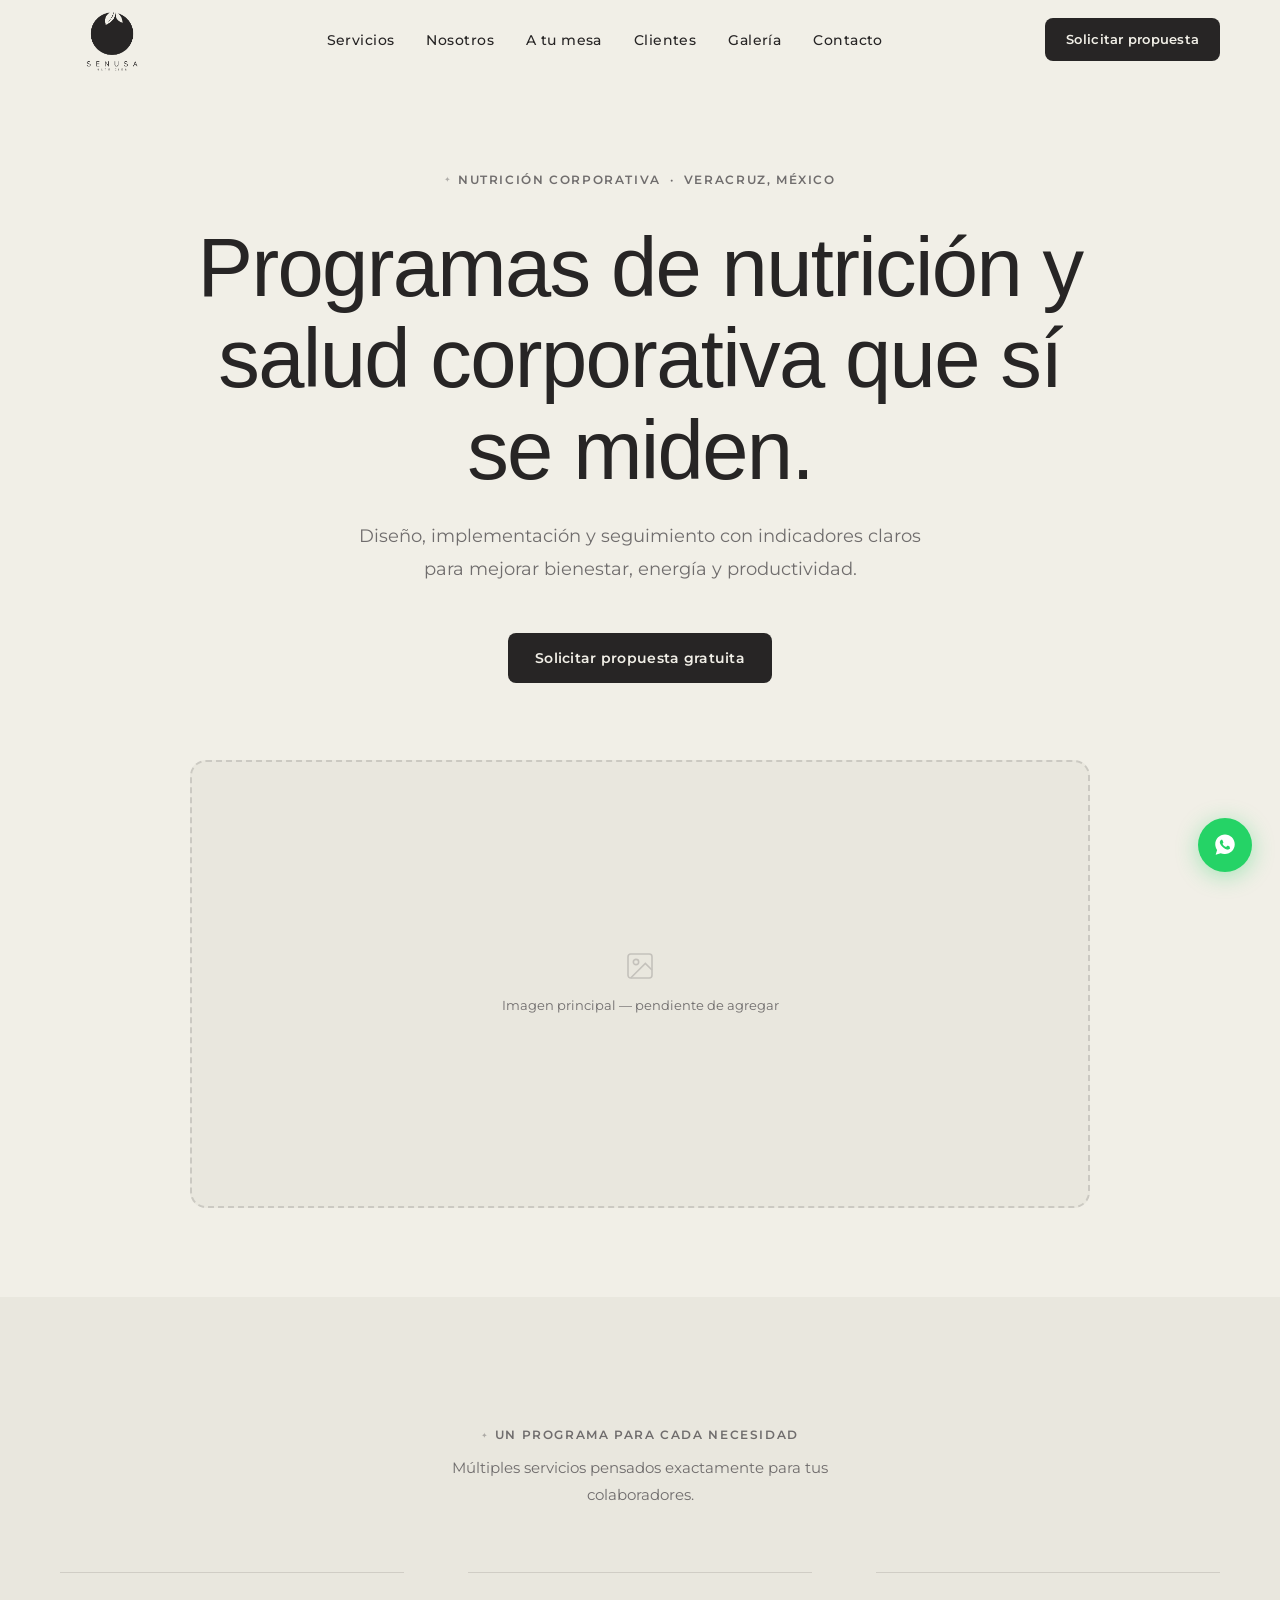
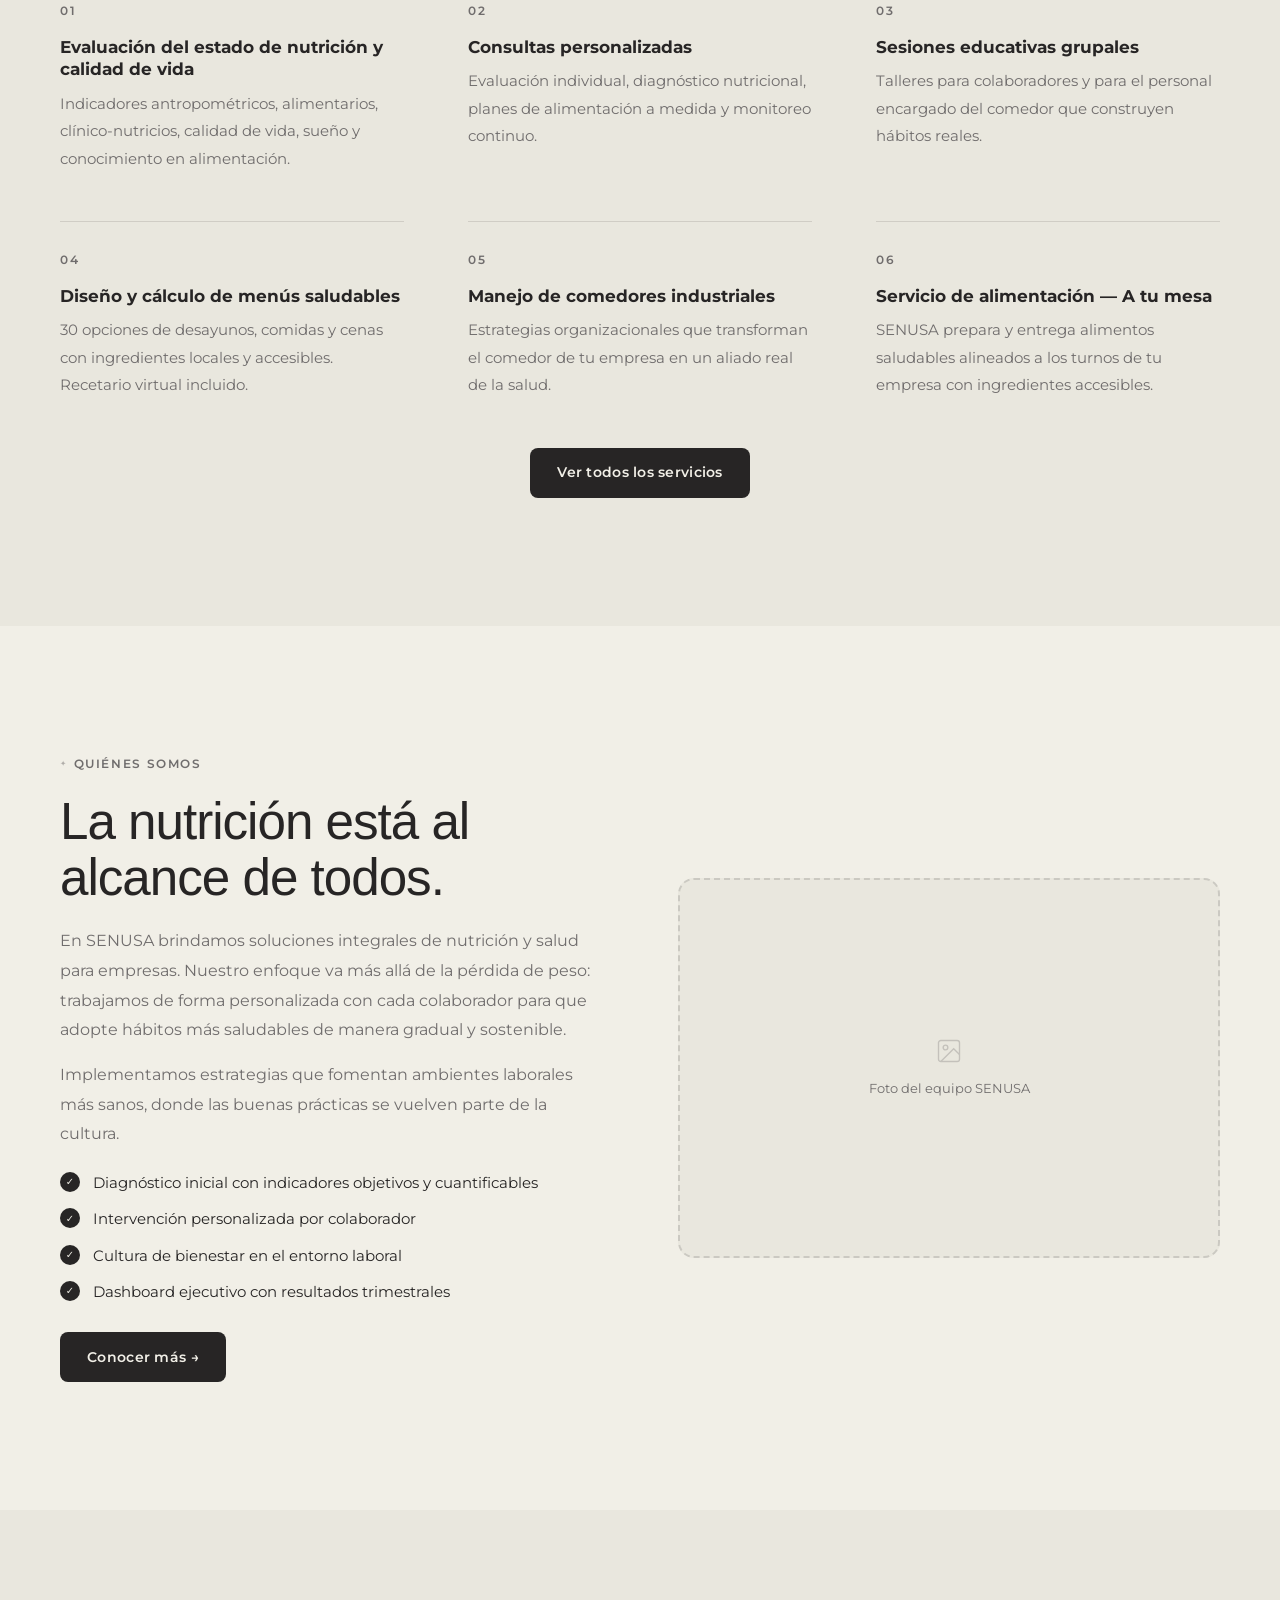
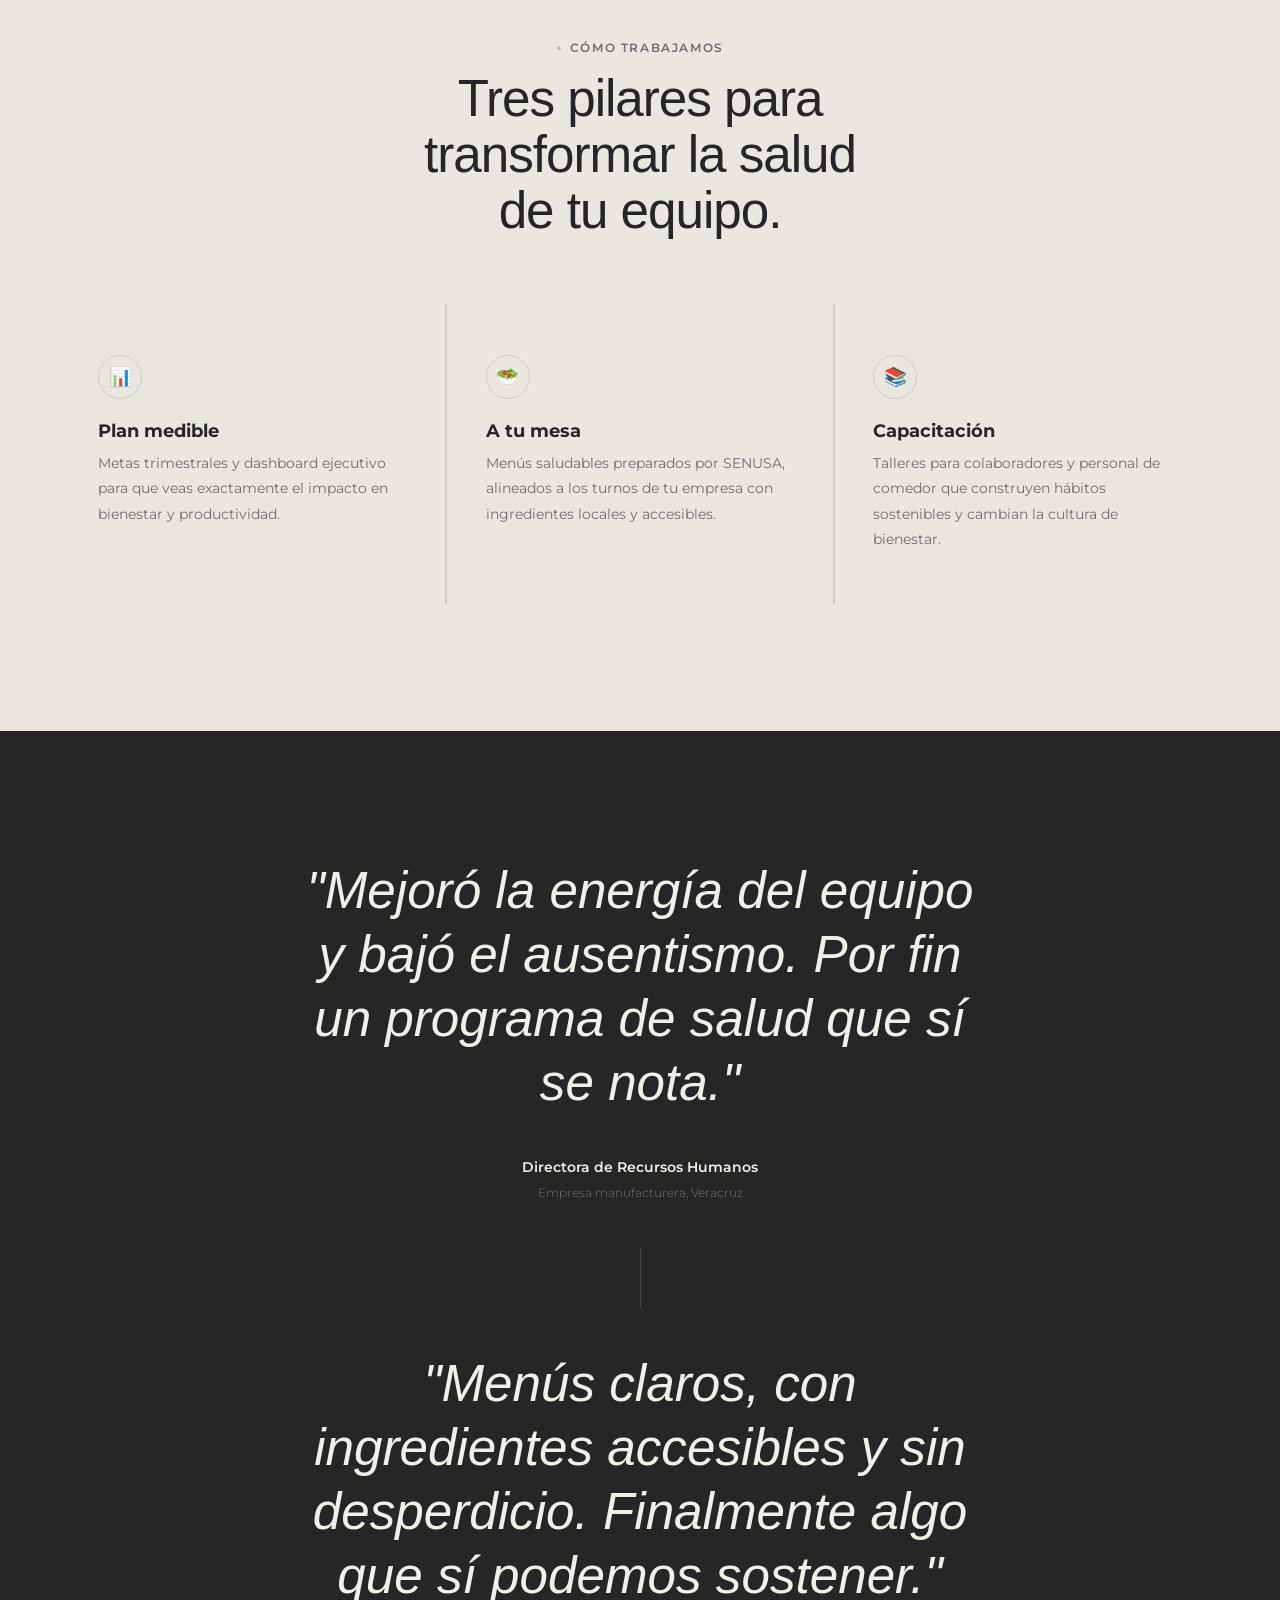
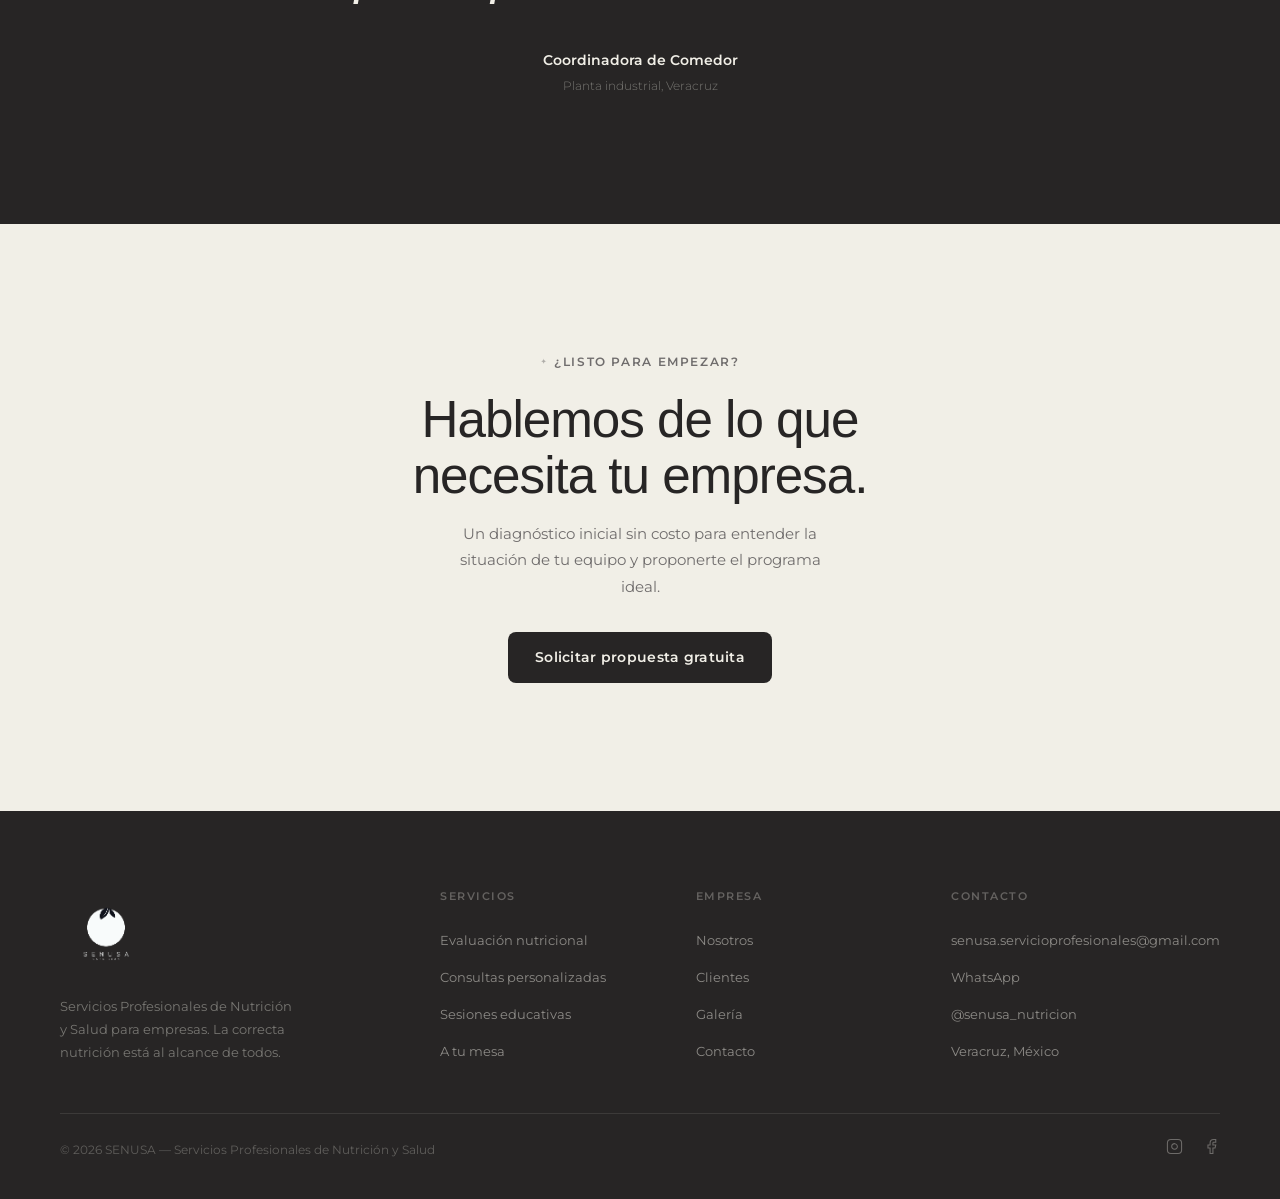
==== index.html @ a3d323d4 "Duplicar tamaño del logo en navbar y footer CSS: 52px → 104px (navbar), 46px → 92px (footer) HTML: w" ====
<!DOCTYPE html>
<html lang="es">
<head>
  <meta charset="UTF-8">
  <meta name="viewport" content="width=device-width, initial-scale=1.0">
  <title>SENUSA — Nutrición y Salud Corporativa</title>
  <meta name="description" content="Programas de nutrición y salud corporativa que sí se miden. Diseño, implementación y seguimiento con indicadores claros para mejorar bienestar, energía y productividad.">
  <link rel="preconnect" href="https://fonts.googleapis.com">
  <link rel="preconnect" href="https://fonts.gstatic.com" crossorigin>
  <link href="https://fonts.googleapis.com/css2?family=Montserrat:ital,wght@0,300;0,400;0,500;0,600;0,700;1,400&display=swap" rel="stylesheet">
  <link rel="stylesheet" href="https://fonts.cdnfonts.com/css/glacial-indifference">
  <link rel="stylesheet" href="css/senusa.css">
</head>
<body>

  <nav class="site-nav" id="site-nav">
    <div class="nav-inner">
      <a href="index.html" class="logo">
        <img src="img/logo-senusa.png" alt="SENUSA" width="84" height="84" style="object-fit:contain">
        
      </a>
      <ul class="nav-links">
        <li><a href="servicios.html">Servicios</a></li>
        <li><a href="nosotros.html">Nosotros</a></li>
        <li><a href="a-tu-mesa.html">A tu mesa</a></li>
        <li><a href="nuestros-clientes.html">Clientes</a></li>
        <li><a href="galeria.html">Galería</a></li>
        <li><a href="contacto.html">Contacto</a></li>
      </ul>
      <a href="contacto.html" class="btn btn-dark nav-cta" style="font-size:.82rem;padding:.6rem 1.3rem">Solicitar propuesta</a>
      <button class="hamburger" id="ham" aria-label="Menú"><span></span><span></span><span></span></button>
    </div>
  </nav>
  <div class="mob-overlay" id="mob">
    <button class="mob-close" id="mob-close" aria-label="Cerrar">
      <svg width="24" height="24" viewBox="0 0 24 24" fill="none" stroke="currentColor" stroke-width="1.5"><line x1="18" y1="6" x2="6" y2="18"/><line x1="6" y1="6" x2="18" y2="18"/></svg>
    </button>
    <a href="servicios.html">Servicios</a>
    <a href="nosotros.html">Nosotros</a>
    <a href="a-tu-mesa.html">A tu mesa</a>
    <a href="nuestros-clientes.html">Clientes</a>
    <a href="galeria.html">Galería</a>
    <a href="contacto.html">Contacto</a>
    <a href="contacto.html" class="btn btn-dark" style="margin-top:1rem">Solicitar propuesta</a>
  </div>

  <main>

    <!-- ── HERO ───────────────────────────────────────────── -->
    <section class="hero">
      <div class="wrap">
        <div class="eyebrow center fu">Nutrición Corporativa &nbsp;·&nbsp; Veracruz, México</div>
        <h1 class="fu d1">Programas de nutrición y salud corporativa que sí se miden.</h1>
        <p class="sub fu d2">Diseño, implementación y seguimiento con indicadores claros para mejorar bienestar, energía y productividad.</p>
        <a href="contacto.html" class="btn btn-dark fu d3">Solicitar propuesta gratuita</a>
        <div class="hero-img fu d4">
          <div class="ph ph-hero">
            <svg width="32" height="32" viewBox="0 0 24 24" fill="none" stroke="currentColor" stroke-width="1.2"><rect x="3" y="3" width="18" height="18" rx="2"/><circle cx="9" cy="9" r="2"/><path d="m21 15-5-5L5 21"/></svg>
            <span>Imagen principal — pendiente de agregar</span>
          </div>
        </div>
      </div>
    </section>

    <!-- ── SERVICIOS OVERVIEW ──────────────────────────────── -->
    <section class="alt">
      <div class="wrap">
        <div class="svc-header fu">
          <div class="eyebrow center">Un programa para cada necesidad</div>
          <p style="margin-top:.6rem">Múltiples servicios pensados exactamente para tus colaboradores.</p>
        </div>
        <div class="svc-grid">
          <div class="svc-card fu d1">
            <span class="svc-num">01</span>
            <h3>Evaluación del estado de nutrición y calidad de vida</h3>
            <p>Indicadores antropométricos, alimentarios, clínico-nutricios, calidad de vida, sueño y conocimiento en alimentación.</p>
          </div>
          <div class="svc-card fu d2">
            <span class="svc-num">02</span>
            <h3>Consultas personalizadas</h3>
            <p>Evaluación individual, diagnóstico nutricional, planes de alimentación a medida y monitoreo continuo.</p>
          </div>
          <div class="svc-card fu d3">
            <span class="svc-num">03</span>
            <h3>Sesiones educativas grupales</h3>
            <p>Talleres para colaboradores y para el personal encargado del comedor que construyen hábitos reales.</p>
          </div>
          <div class="svc-card fu d1">
            <span class="svc-num">04</span>
            <h3>Diseño y cálculo de menús saludables</h3>
            <p>30 opciones de desayunos, comidas y cenas con ingredientes locales y accesibles. Recetario virtual incluido.</p>
          </div>
          <div class="svc-card fu d2">
            <span class="svc-num">05</span>
            <h3>Manejo de comedores industriales</h3>
            <p>Estrategias organizacionales que transforman el comedor de tu empresa en un aliado real de la salud.</p>
          </div>
          <div class="svc-card fu d3">
            <span class="svc-num">06</span>
            <h3>Servicio de alimentación — A tu mesa</h3>
            <p>SENUSA prepara y entrega alimentos saludables alineados a los turnos de tu empresa con ingredientes accesibles.</p>
          </div>
        </div>
        <div style="text-align:center;margin-top:3rem" class="fu">
          <a href="servicios.html" class="btn btn-dark">Ver todos los servicios</a>
        </div>
      </div>
    </section>

    <!-- ── NOSOTROS PREVIEW ────────────────────────────────── -->
    <section>
      <div class="wrap">
        <div class="split">
          <div class="split-content fu">
            <div class="eyebrow">Quiénes somos</div>
            <h2>La nutrición está al alcance de todos.</h2>
            <p>En SENUSA brindamos soluciones integrales de nutrición y salud para empresas. Nuestro enfoque va más allá de la pérdida de peso: trabajamos de forma personalizada con cada colaborador para que adopte hábitos más saludables de manera gradual y sostenible.</p>
            <p>Implementamos estrategias que fomentan ambientes laborales más sanos, donde las buenas prácticas se vuelven parte de la cultura.</p>
            <ul class="checklist">
              <li>Diagnóstico inicial con indicadores objetivos y cuantificables</li>
              <li>Intervención personalizada por colaborador</li>
              <li>Cultura de bienestar en el entorno laboral</li>
              <li>Dashboard ejecutivo con resultados trimestrales</li>
            </ul>
            <a href="nosotros.html" class="btn btn-dark">Conocer más →</a>
          </div>
          <div class="split-img fu d2">
            <div class="ph ph-med">
              <svg width="28" height="28" viewBox="0 0 24 24" fill="none" stroke="currentColor" stroke-width="1.2"><rect x="3" y="3" width="18" height="18" rx="2"/><circle cx="9" cy="9" r="2"/><path d="m21 15-5-5L5 21"/></svg>
              <span>Foto del equipo SENUSA</span>
            </div>
          </div>
        </div>
      </div>
    </section>

    <!-- ── TRES PILARES ────────────────────────────────────── -->
    <section class="alt">
      <div class="wrap">
        <div style="text-align:center;margin-bottom:clamp(2.5rem,5vw,4rem)" class="fu">
          <div class="eyebrow center">Cómo trabajamos</div>
          <h2 style="margin-top:.75rem;max-width:480px;margin-left:auto;margin-right:auto">Tres pilares para transformar la salud de tu equipo.</h2>
        </div>
        <div class="pillars-grid">
          <div class="pillar fu d1">
            <div class="pillar-icon">📊</div>
            <h3>Plan medible</h3>
            <p>Metas trimestrales y dashboard ejecutivo para que veas exactamente el impacto en bienestar y productividad.</p>
          </div>
          <div class="pillar fu d2">
            <div class="pillar-icon">🥗</div>
            <h3>A tu mesa</h3>
            <p>Menús saludables preparados por SENUSA, alineados a los turnos de tu empresa con ingredientes locales y accesibles.</p>
          </div>
          <div class="pillar fu d3">
            <div class="pillar-icon">📚</div>
            <h3>Capacitación</h3>
            <p>Talleres para colaboradores y personal de comedor que construyen hábitos sostenibles y cambian la cultura de bienestar.</p>
          </div>
        </div>
      </div>
    </section>

    <!-- ── TESTIMONIALES ────────────────────────────────────── -->
    <section class="dark">
      <div class="wrap-narrow" style="text-align:center">
        <blockquote class="t-quote fu">"Mejoró la energía del equipo y bajó el ausentismo. Por fin un programa de salud que sí se nota."</blockquote>
        <div class="t-source fu d1">
          <span class="t-name">Directora de Recursos Humanos</span>
          <span class="t-role">Empresa manufacturera, Veracruz</span>
        </div>
        <div class="t-divider"></div>
        <blockquote class="t-quote fu">"Menús claros, con ingredientes accesibles y sin desperdicio. Finalmente algo que sí podemos sostener."</blockquote>
        <div class="t-source fu d1">
          <span class="t-name">Coordinadora de Comedor</span>
          <span class="t-role">Planta industrial, Veracruz</span>
        </div>
      </div>
    </section>

    <!-- ── CTA ────────────────────────────────────────────── -->
    <section class="cta-section">
      <div class="wrap fu">
        <div class="eyebrow center">¿Listo para empezar?</div>
        <h2>Hablemos de lo que necesita tu empresa.</h2>
        <p>Un diagnóstico inicial sin costo para entender la situación de tu equipo y proponerte el programa ideal.</p>
        <a href="contacto.html" class="btn btn-dark">Solicitar propuesta gratuita</a>
      </div>
    </section>

  </main>

  <footer class="site-footer">
    <div class="wrap">
      <div class="footer-grid">
        <div class="footer-brand">
          <div class="logo">
            <img src="img/logo-senusa.png" alt="SENUSA" width="76" height="76" style="object-fit:contain">
            
          </div>
          <p>Servicios Profesionales de Nutrición y Salud para empresas. La correcta nutrición está al alcance de todos.</p>
        </div>
        <div class="footer-col">
          <h6>Servicios</h6>
          <ul class="footer-links">
            <li><a href="servicios.html">Evaluación nutricional</a></li>
            <li><a href="servicios.html">Consultas personalizadas</a></li>
            <li><a href="servicios.html">Sesiones educativas</a></li>
            <li><a href="a-tu-mesa.html">A tu mesa</a></li>
          </ul>
        </div>
        <div class="footer-col">
          <h6>Empresa</h6>
          <ul class="footer-links">
            <li><a href="nosotros.html">Nosotros</a></li>
            <li><a href="nuestros-clientes.html">Clientes</a></li>
            <li><a href="galeria.html">Galería</a></li>
            <li><a href="contacto.html">Contacto</a></li>
          </ul>
        </div>
        <div class="footer-col">
          <h6>Contacto</h6>
          <ul class="footer-links">
            <li><a href="mailto:senusa.servicioprofesionales@gmail.com">senusa.servicioprofesionales@gmail.com</a></li>
            <li><a href="https://wa.me/522293012501" target="_blank" rel="noopener">WhatsApp</a></li>
            <li><a href="https://instagram.com/senusa_nutricion" target="_blank" rel="noopener">@senusa_nutricion</a></li>
            <li><span>Veracruz, México</span></li>
          </ul>
        </div>
      </div>
      <div class="footer-bottom">
        <span>© 2026 SENUSA — Servicios Profesionales de Nutrición y Salud</span>
        <div class="footer-social">
          <a href="https://instagram.com/senusa_nutricion" target="_blank" rel="noopener" aria-label="Instagram">
            <svg width="17" height="17" viewBox="0 0 24 24" fill="none" stroke="currentColor" stroke-width="1.5"><rect width="20" height="20" x="2" y="2" rx="5"/><path d="M16 11.37A4 4 0 1 1 12.63 8 4 4 0 0 1 16 11.37z"/><line x1="17.5" x2="17.51" y1="6.5" y2="6.5"/></svg>
          </a>
          <a href="https://facebook.com/senusa" target="_blank" rel="noopener" aria-label="Facebook">
            <svg width="17" height="17" viewBox="0 0 24 24" fill="none" stroke="currentColor" stroke-width="1.5"><path d="M18 2h-3a5 5 0 0 0-5 5v3H7v4h3v8h4v-8h3l1-4h-4V7a1 1 0 0 1 1-1h3z"/></svg>
          </a>
        </div>
      </div>
    </div>
  </footer>

  <a href="https://wa.me/522293012501" class="wa-fab" aria-label="WhatsApp" target="_blank" rel="noopener">
    <svg width="26" height="26" viewBox="0 0 32 32" fill="white"><path d="M16 3C9.37 3 4 8.37 4 15c0 2.61.85 5.03 2.29 7.01L4.5 28l6.18-1.76A12.92 12.92 0 0 0 16 27c6.63 0 12-5.37 12-12S22.63 3 16 3Zm6.42 17.13c-.27.76-1.57 1.44-2.15 1.53-.55.08-1.25.12-2.02-.13-.47-.15-1.07-.35-1.83-.69-3.22-1.39-5.32-4.6-5.48-4.81-.16-.22-1.3-1.73-1.3-3.3 0-1.57.82-2.34 1.12-2.66.29-.32.63-.4.84-.4.21 0 .42.002.6.01.19.01.45-.07.7.54.27.63.91 2.21.99 2.37.08.16.13.35.03.56-.1.21-.15.34-.3.52-.15.18-.32.4-.45.54-.15.15-.3.32-.13.63.17.31.76 1.26 1.64 2.04 1.13 1.01 2.08 1.32 2.39 1.47.31.15.49.13.67-.08.18-.21.77-.9.97-1.21.2-.31.4-.26.67-.16.27.1 1.72.81 2.01.96.3.15.5.22.57.35.07.12.07.7-.2 1.46Z"/></svg>
  </a>

  <script>
    const nav=document.getElementById('site-nav');
    window.addEventListener('scroll',()=>nav.classList.toggle('scrolled',scrollY>24),{passive:true});
    const ham=document.getElementById('ham'),mob=document.getElementById('mob'),mc=document.getElementById('mob-close');
    ham.addEventListener('click',()=>{mob.classList.add('open');document.body.style.overflow='hidden'});
    mc.addEventListener('click',()=>{mob.classList.remove('open');document.body.style.overflow=''});
    mob.querySelectorAll('a').forEach(a=>a.addEventListener('click',()=>{mob.classList.remove('open');document.body.style.overflow=''}));
    const obs=new IntersectionObserver(es=>es.forEach(e=>{if(e.isIntersecting){e.target.classList.add('on');obs.unobserve(e.target);}}),{threshold:.08,rootMargin:'0px 0px -28px 0px'});
    document.querySelectorAll('.fu').forEach(el=>obs.observe(el));
  </script>
</body>
</html>
---- css/senusa.css ----
/* ================================================================
   SENUSA 2.0 — Estilos globales
   Paleta: bg #f1efe7 · alt #e9e7de · dark #272525 · muted #706d6d
   Tipografía: Glacial Indifference (títulos) + Montserrat (cuerpo)
================================================================ */

/* ── Variables ────────────────────────────────────────────── */
:root {
  --bg:       #f1efe7;
  --bg-alt:   #e9e7de;
  --dark:     #272525;
  --light:    #f1efe7;
  --muted:    #706d6d;
  --border:   rgba(39,37,37,.13);
  --head:     'Glacial Indifference', 'Jost', sans-serif;
  --body:     'Montserrat', system-ui, sans-serif;
  --r:        8px;
  --r-lg:     16px;
  --nav-h:    80px;
  --max:      1240px;
  --ease:     cubic-bezier(.4,0,.2,1);
  --t:        .26s;
}

/* ── Reset ────────────────────────────────────────────────── */
*, *::before, *::after { box-sizing: border-box; margin: 0; padding: 0; }
html   { scroll-behavior: smooth; }
body   {
  background: var(--bg);
  color: var(--dark);
  font-family: var(--body);
  font-size: 1rem;
  line-height: 1.75;
  -webkit-font-smoothing: antialiased;
  overflow-x: hidden;
}
img    { display: block; max-width: 100%; }
a      { color: inherit; text-decoration: none; }
ul     { list-style: none; }
button { cursor: pointer; border: none; background: none; font: inherit; }

/* ── Tipografía ───────────────────────────────────────────── */
h1, h2, h3, h4 {
  font-family: var(--head);
  font-weight: 400;
  line-height: 1.1;
  letter-spacing: -.02em;
}
h1 { font-size: clamp(3rem, 6.5vw, 5.5rem); }
h2 { font-size: clamp(2.2rem, 4vw, 3.4rem); }
h3 { font-size: 1.1rem; font-weight: 700; font-family: var(--body); letter-spacing: 0; }

.eyebrow {
  display: flex;
  align-items: center;
  gap: .5em;
  font-size: .72rem;
  font-weight: 600;
  letter-spacing: .14em;
  text-transform: uppercase;
  color: var(--muted);
}
.eyebrow::before { content: "✦"; opacity: .5; font-size: .65em; }
.eyebrow.center  { justify-content: center; }

/* ── Layout ───────────────────────────────────────────────── */
.wrap        { max-width: var(--max);  margin: 0 auto; padding: 0 clamp(1.25rem,4vw,2.5rem); }
.wrap-narrow { max-width: 760px;       margin: 0 auto; padding: 0 clamp(1.25rem,4vw,2.5rem); }

section       { padding: clamp(5rem,10vw,9rem) 0; }
section.alt   { background: var(--bg-alt); }
section.dark  { background: var(--dark); color: var(--light); }

/* ── Botones ──────────────────────────────────────────────── */
.btn {
  display: inline-flex;
  align-items: center;
  gap: .5em;
  padding: .8rem 1.7rem;
  border-radius: var(--r);
  font-size: .875rem;
  font-weight: 600;
  letter-spacing: .02em;
  transition: background var(--t) var(--ease), transform var(--t) var(--ease), box-shadow var(--t) var(--ease);
}
.btn-dark {
  background: var(--dark);
  color: var(--light);
}
.btn-dark:hover {
  background: #3a3737;
  transform: translateY(-2px);
  box-shadow: 0 6px 20px rgba(39,37,37,.18);
}
.btn-light {
  background: var(--light);
  color: var(--dark);
}
.btn-light:hover {
  background: #e4e2da;
  transform: translateY(-2px);
}

/* ── Placeholder imagen ───────────────────────────────────── */
.ph {
  background: var(--bg-alt);
  border: 2px dashed rgba(39,37,37,.15);
  border-radius: var(--r-lg);
  display: flex;
  flex-direction: column;
  align-items: center;
  justify-content: center;
  gap: .75rem;
  color: var(--muted);
  font-size: .82rem;
  text-align: center;
  padding: 2rem;
}
.ph svg      { opacity: .3; }
.ph-hero     { min-height: clamp(260px,35vw,460px); max-width: 900px; margin: 0 auto; }
.ph-med      { min-height: clamp(240px,30vw,380px); }
.ph-sm       { min-height: 200px; }

/* ── Navegación ───────────────────────────────────────────── */
.site-nav {
  position: fixed;
  top: 0; left: 0; right: 0;
  z-index: 200;
  height: var(--nav-h);
  background: rgba(241,239,231,.9);
  backdrop-filter: blur(16px);
  -webkit-backdrop-filter: blur(16px);
  border-bottom: 1px solid transparent;
  transition: border-color var(--t) var(--ease);
}
.site-nav.scrolled { border-bottom-color: var(--border); }

.nav-inner {
  max-width: var(--max);
  margin: 0 auto;
  padding: 0 clamp(1.25rem,4vw,2.5rem);
  height: 100%;
  display: flex;
  align-items: center;
  justify-content: space-between;
  gap: 2rem;
}

.logo {
  display: flex;
  align-items: center;
  gap: .7rem;
  flex-shrink: 0;
}
.logo-name {
  font-family: var(--head);
  font-size: 1.3rem;
  letter-spacing: .12em;
}

.nav-links {
  display: flex;
  gap: clamp(1.5rem,2.5vw,2.8rem);
  align-items: center;
}
.nav-links a {
  font-size: .9rem;
  font-weight: 500;
  letter-spacing: .03em;
  position: relative;
  white-space: nowrap;
}
.nav-links a::after {
  content: '';
  position: absolute;
  bottom: -3px; left: 0;
  width: 0; height: 1.5px;
  background: var(--dark);
  transition: width var(--t) var(--ease);
}
.nav-links a:hover::after,
.nav-links a.active::after { width: 100%; }

.hamburger {
  display: none;
  flex-direction: column;
  gap: 5px;
  padding: .4rem;
}
.hamburger span {
  display: block;
  width: 22px; height: 1.5px;
  background: var(--dark);
  transition: var(--t) var(--ease);
}

/* Menú mobile */
.mob-overlay {
  display: none;
  position: fixed;
  inset: 0;
  z-index: 190;
  background: var(--bg);
  flex-direction: column;
  align-items: center;
  justify-content: center;
  gap: 2.5rem;
}
.mob-overlay.open { display: flex; }
.mob-overlay a {
  font-family: var(--head);
  font-size: clamp(1.8rem,5vw,2.3rem);
}
.mob-close {
  position: absolute;
  top: 1.4rem; right: 1.6rem;
  background: none;
  border: none;
  cursor: pointer;
}

/* ── Hero ─────────────────────────────────────────────────── */
.hero {
  padding-top: calc(var(--nav-h) + clamp(4rem,7vw,6rem));
  padding-bottom: clamp(4rem,7vw,6rem);
  text-align: center;
}
.hero .eyebrow  { justify-content: center; margin-bottom: 2rem; }
.hero h1        { max-width: 920px; margin: 0 auto 1.5rem; }
.hero .sub      { max-width: 580px; margin: 0 auto 3rem; color: var(--muted); font-size: 1.12rem; line-height: 1.8; }
.hero-img       { margin-top: clamp(3rem,6vw,5rem); }

/* Hero de páginas internas */
.page-hero {
  padding-top: calc(var(--nav-h) + clamp(4rem,7vw,5.5rem));
  padding-bottom: clamp(4rem,6vw,5.5rem);
  text-align: center;
}
.page-hero .eyebrow { justify-content: center; margin-bottom: 1.25rem; }
.page-hero h1       { max-width: 720px; margin: 0 auto 1.25rem; }
.page-hero .sub     { max-width: 540px; margin: 0 auto; color: var(--muted); font-size: 1.05rem; line-height: 1.8; }

/* ── Grid servicios ───────────────────────────────────────── */
.svc-header { text-align: center; margin-bottom: clamp(2.5rem,5vw,4rem); }
.svc-header .eyebrow { justify-content: center; margin-bottom: .6rem; }
.svc-header p { color: var(--muted); max-width: 440px; margin: 0 auto; font-size: .95rem; }

.svc-grid {
  display: grid;
  grid-template-columns: repeat(3,1fr);
  gap: clamp(1.5rem,4vw,3rem) clamp(2rem,5vw,4rem);
}
.svc-card  { border-top: 1.5px solid var(--border); padding-top: 1.75rem; }
.svc-num   { font-size: .72rem; font-weight: 600; letter-spacing: .14em; color: var(--muted); margin-bottom: .9rem; display: block; }
.svc-card h3 { margin-bottom: .6rem; line-height: 1.35; font-size: 1.05rem; }
.svc-card p  { font-size: .93rem; color: var(--muted); line-height: 1.85; }

/* ── Split (2 columnas texto+imagen) ─────────────────────── */
.split {
  display: grid;
  grid-template-columns: 1fr 1fr;
  align-items: center;
  gap: clamp(2.5rem,6vw,6rem);
}
.split.rev .split-img { order: -1; }

.split-content .eyebrow  { margin-bottom: 1.25rem; }
.split-content h2        { margin-bottom: 1.25rem; }
.split-content p         { color: var(--muted); font-size: 1rem; margin-bottom: .95rem; line-height: 1.85; }
.split-content .btn      { margin-top: 1.75rem; }

/* ── Checklist ────────────────────────────────────────────── */
.checklist { display: flex; flex-direction: column; gap: .75rem; margin-top: 1.4rem; }
.checklist li {
  display: flex;
  align-items: flex-start;
  gap: .8rem;
  font-size: .95rem;
  line-height: 1.6;
}
.checklist li::before {
  content: "✓";
  flex-shrink: 0;
  width: 20px; height: 20px;
  border-radius: 50%;
  background: var(--dark);
  color: var(--light);
  font-size: .62rem;
  display: flex;
  align-items: center;
  justify-content: center;
  margin-top: 1px;
}
.dark .checklist li::before {
  background: var(--light);
  color: var(--dark);
}

/* ── Método 4 pasos ───────────────────────────────────────── */
.method-grid {
  display: grid;
  grid-template-columns: repeat(4,1fr);
  gap: 2px;
  background: var(--border);
  margin-top: clamp(2.5rem,5vw,4rem);
}
.method-step { background: var(--bg); padding: 2.25rem 1.75rem; }
.step-n { font-size: .68rem; font-weight: 600; letter-spacing: .14em; text-transform: uppercase; color: var(--muted); display: block; margin-bottom: .9rem; }
.method-step h3 { margin-bottom: .45rem; font-size: .95rem; font-weight: 700; font-family: var(--body); }
.method-step p  { font-size: .85rem; color: var(--muted); line-height: 1.75; }

/* ── Pilares ──────────────────────────────────────────────── */
.pillars-grid {
  display: grid;
  grid-template-columns: repeat(3,1fr);
  gap: 2px;
  background: var(--border);
}
.pillar {
  background: var(--bg-alt);
  padding: clamp(2rem,4vw,3.5rem) clamp(1.5rem,3vw,2.5rem);
}
.pillar-icon {
  width: 44px; height: 44px;
  border-radius: 50%;
  border: 1.5px solid var(--border);
  display: flex;
  align-items: center;
  justify-content: center;
  font-size: 1.15rem;
  margin-bottom: 1.4rem;
}
.pillar h3 { margin-bottom: .65rem; }
.pillar p  { font-size: .88rem; color: var(--muted); line-height: 1.8; }

/* ── Testimonial ──────────────────────────────────────────── */
.t-quote {
  font-family: var(--head);
  font-size: clamp(2rem, 4vw, 3.2rem);
  font-style: italic;
  line-height: 1.25;
  text-align: center;
  max-width: 820px;
  margin: 0 auto 2.5rem;
}
.t-source { display: flex; flex-direction: column; align-items: center; gap: .15rem; }
.t-name   { font-size: .88rem; font-weight: 600; }
.t-role   { font-size: .76rem; color: rgba(241,239,231,.4); font-weight: 300; }
.t-divider { width: 1px; height: 60px; background: rgba(241,239,231,.15); margin: 2.75rem auto; }

/* ── CTA section ──────────────────────────────────────────── */
.cta-section { text-align: center; }
.cta-section .eyebrow { justify-content: center; margin-bottom: 1.25rem; }
.cta-section h2 { max-width: 520px; margin: 0 auto 1rem; }
.cta-section p  { color: var(--muted); max-width: 400px; margin: 0 auto 2rem; font-size: .95rem; }

/* ── Logos clientes ───────────────────────────────────────── */
.logo-ph {
  background: var(--bg);
  border: 1.5px dashed var(--border);
  border-radius: var(--r);
  height: 80px;
  display: flex;
  align-items: center;
  justify-content: center;
  font-size: .78rem;
  color: var(--muted);
}
.logos-grid {
  display: grid;
  grid-template-columns: repeat(4,1fr);
  gap: 1.25rem;
}

/* ── Galería ──────────────────────────────────────────────── */
.gal-grid {
  display: grid;
  grid-template-columns: repeat(3,1fr);
  gap: 1.25rem;
}
.gal-item {
  border-radius: var(--r-lg);
  overflow: hidden;
  background: var(--bg-alt);
  border: 2px dashed var(--border);
  min-height: 240px;
  display: flex;
  align-items: center;
  justify-content: center;
  flex-direction: column;
  gap: .5rem;
  color: var(--muted);
  font-size: .82rem;
  padding: 1.5rem;
  text-align: center;
  transition: border-color var(--t) var(--ease);
}
.gal-item:hover { border-color: rgba(39,37,37,.3); }

/* ── Misión / Visión ──────────────────────────────────────── */
.mv-grid {
  display: grid;
  grid-template-columns: 1fr 1fr;
  gap: 2px;
  background: var(--border);
  margin-top: 3rem;
}
.mv-block { background: var(--bg-alt); padding: clamp(2rem,4vw,3rem); }
.mv-block .eyebrow { margin-bottom: 1rem; }
.mv-block h3 { margin-bottom: .75rem; font-family: var(--head); font-size: clamp(1.3rem,2vw,1.8rem); font-weight: 400; }
.mv-block p  { font-size: .9rem; color: var(--muted); line-height: 1.8; }

/* ── Formulario de contacto ───────────────────────────────── */
.contact-grid {
  display: grid;
  grid-template-columns: 1fr 1fr;
  gap: clamp(2.5rem,6vw,6rem);
  align-items: start;
}
.c-info .eyebrow  { margin-bottom: 1.1rem; }
.c-info h2        { margin-bottom: .85rem; }
.c-info > p       { color: var(--muted); font-size: .95rem; margin-bottom: 2rem; }
.c-details        { display: flex; flex-direction: column; gap: .8rem; }
.c-item           { display: flex; align-items: center; gap: .75rem; font-size: .88rem; }
.c-item svg       { opacity: .4; flex-shrink: 0; }

.form { display: flex; flex-direction: column; gap: .9rem; }
.form-row { display: grid; grid-template-columns: 1fr 1fr; gap: .9rem; }
.form-group { display: flex; flex-direction: column; gap: .3rem; }
.form-group label {
  font-size: .68rem;
  font-weight: 600;
  letter-spacing: .12em;
  text-transform: uppercase;
  color: var(--muted);
}
.form-group input,
.form-group textarea,
.form-group select {
  background: transparent;
  border: 1.5px solid var(--border);
  border-radius: var(--r);
  padding: .75rem 1rem;
  font-family: var(--body);
  font-size: .88rem;
  color: var(--dark);
  outline: none;
  width: 100%;
  transition: border-color var(--t) var(--ease);
  -webkit-appearance: none;
}
.form-group input:focus,
.form-group textarea:focus,
.form-group select:focus { border-color: var(--dark); }
.form-group textarea { resize: vertical; min-height: 110px; }
.form-group select {
  background-image: url("data:image/svg+xml,%3Csvg xmlns='http://www.w3.org/2000/svg' width='12' height='8'%3E%3Cpath d='M1 1l5 5 5-5' stroke='%23706d6d' stroke-width='1.5' fill='none' stroke-linecap='round'/%3E%3C/svg%3E");
  background-repeat: no-repeat;
  background-position: right 1rem center;
  padding-right: 2.5rem;
}
.form-msg { text-align: center; font-size: .85rem; color: var(--muted); min-height: 1.5rem; }

/* ── Footer ───────────────────────────────────────────────── */
.site-footer {
  background: var(--dark);
  color: var(--light);
  padding: clamp(3rem,6vw,5rem) 0 clamp(1.5rem,3vw,2.5rem);
}
.footer-grid {
  display: grid;
  grid-template-columns: 1.6fr 1fr 1fr 1fr;
  gap: clamp(2rem,4vw,3rem);
  padding-bottom: clamp(2rem,4vw,3rem);
  border-bottom: 1px solid rgba(241,239,231,.1);
  margin-bottom: 1.5rem;
}
.footer-brand .logo-name { color: var(--light); }
.footer-brand p {
  margin-top: 1rem;
  font-size: .82rem;
  color: rgba(241,239,231,.4);
  line-height: 1.75;
  max-width: 240px;
}
.footer-col h6 {
  font-size: .68rem;
  font-weight: 600;
  letter-spacing: .14em;
  text-transform: uppercase;
  color: rgba(241,239,231,.3);
  margin-bottom: 1.25rem;
}
.footer-links { display: flex; flex-direction: column; gap: .55rem; }
.footer-links a, .footer-links span {
  font-size: .84rem;
  color: rgba(241,239,231,.5);
  transition: color var(--t);
}
.footer-links a:hover { color: var(--light); }

.footer-bottom {
  display: flex;
  justify-content: space-between;
  align-items: center;
  font-size: .76rem;
  color: rgba(241,239,231,.28);
}
.footer-social { display: flex; gap: 1.25rem; }
.footer-social a { color: rgba(241,239,231,.35); transition: color var(--t); }
.footer-social a:hover { color: var(--light); }

/* ── WhatsApp FAB ─────────────────────────────────────────── */
.wa-fab {
  position: fixed;
  bottom: 1.75rem; right: 1.75rem;
  z-index: 300;
  width: 54px; height: 54px;
  border-radius: 50%;
  background: #25d366;
  display: flex;
  align-items: center;
  justify-content: center;
  box-shadow: 0 4px 22px rgba(37,211,102,.38);
  transition: transform var(--t) var(--ease), box-shadow var(--t) var(--ease);
}
.wa-fab:hover { transform: scale(1.08); box-shadow: 0 6px 30px rgba(37,211,102,.48); }

/* ── Fade-in scroll ───────────────────────────────────────── */
.fu { opacity: 0; transform: translateY(24px); transition: opacity .6s var(--ease), transform .6s var(--ease); }
.fu.on  { opacity: 1; transform: none; }
.fu.d1  { transition-delay: .08s; }
.fu.d2  { transition-delay: .16s; }
.fu.d3  { transition-delay: .24s; }
.fu.d4  { transition-delay: .32s; }

/* ── Responsive ───────────────────────────────────────────── */
@media (max-width: 960px) {
  .svc-grid       { grid-template-columns: repeat(2,1fr); }
  .split          { grid-template-columns: 1fr; }
  .split.rev .split-img { order: 0; }
  .method-grid    { grid-template-columns: repeat(2,1fr); }
  .pillars-grid   { grid-template-columns: 1fr; }
  .contact-grid   { grid-template-columns: 1fr; }
  .footer-grid    { grid-template-columns: 1fr 1fr; }
  .logos-grid     { grid-template-columns: repeat(2,1fr); }
  .gal-grid       { grid-template-columns: repeat(2,1fr); }
  .mv-grid        { grid-template-columns: 1fr; }
  .form-row       { grid-template-columns: 1fr; }
}
@media (max-width: 600px) {
  .nav-links, .nav-cta { display: none; }
  .hamburger   { display: flex; }
  .svc-grid    { grid-template-columns: 1fr; }
  .method-grid { grid-template-columns: 1fr; background: none; gap: 0; }
  .method-step { border-bottom: 1px solid var(--border); }
  .logos-grid  { grid-template-columns: repeat(2,1fr); }
  .gal-grid    { grid-template-columns: 1fr; }
  .footer-grid { grid-template-columns: 1fr; }
  .footer-bottom { flex-direction: column; gap: 1rem; text-align: center; }
}

/* ── Logo PNG overrides ───────────────────────────────────── */
.logo img { height: 104px; width: auto; object-fit: contain; }
.site-footer .logo img { height: 92px; filter: invert(1) brightness(1.15); }
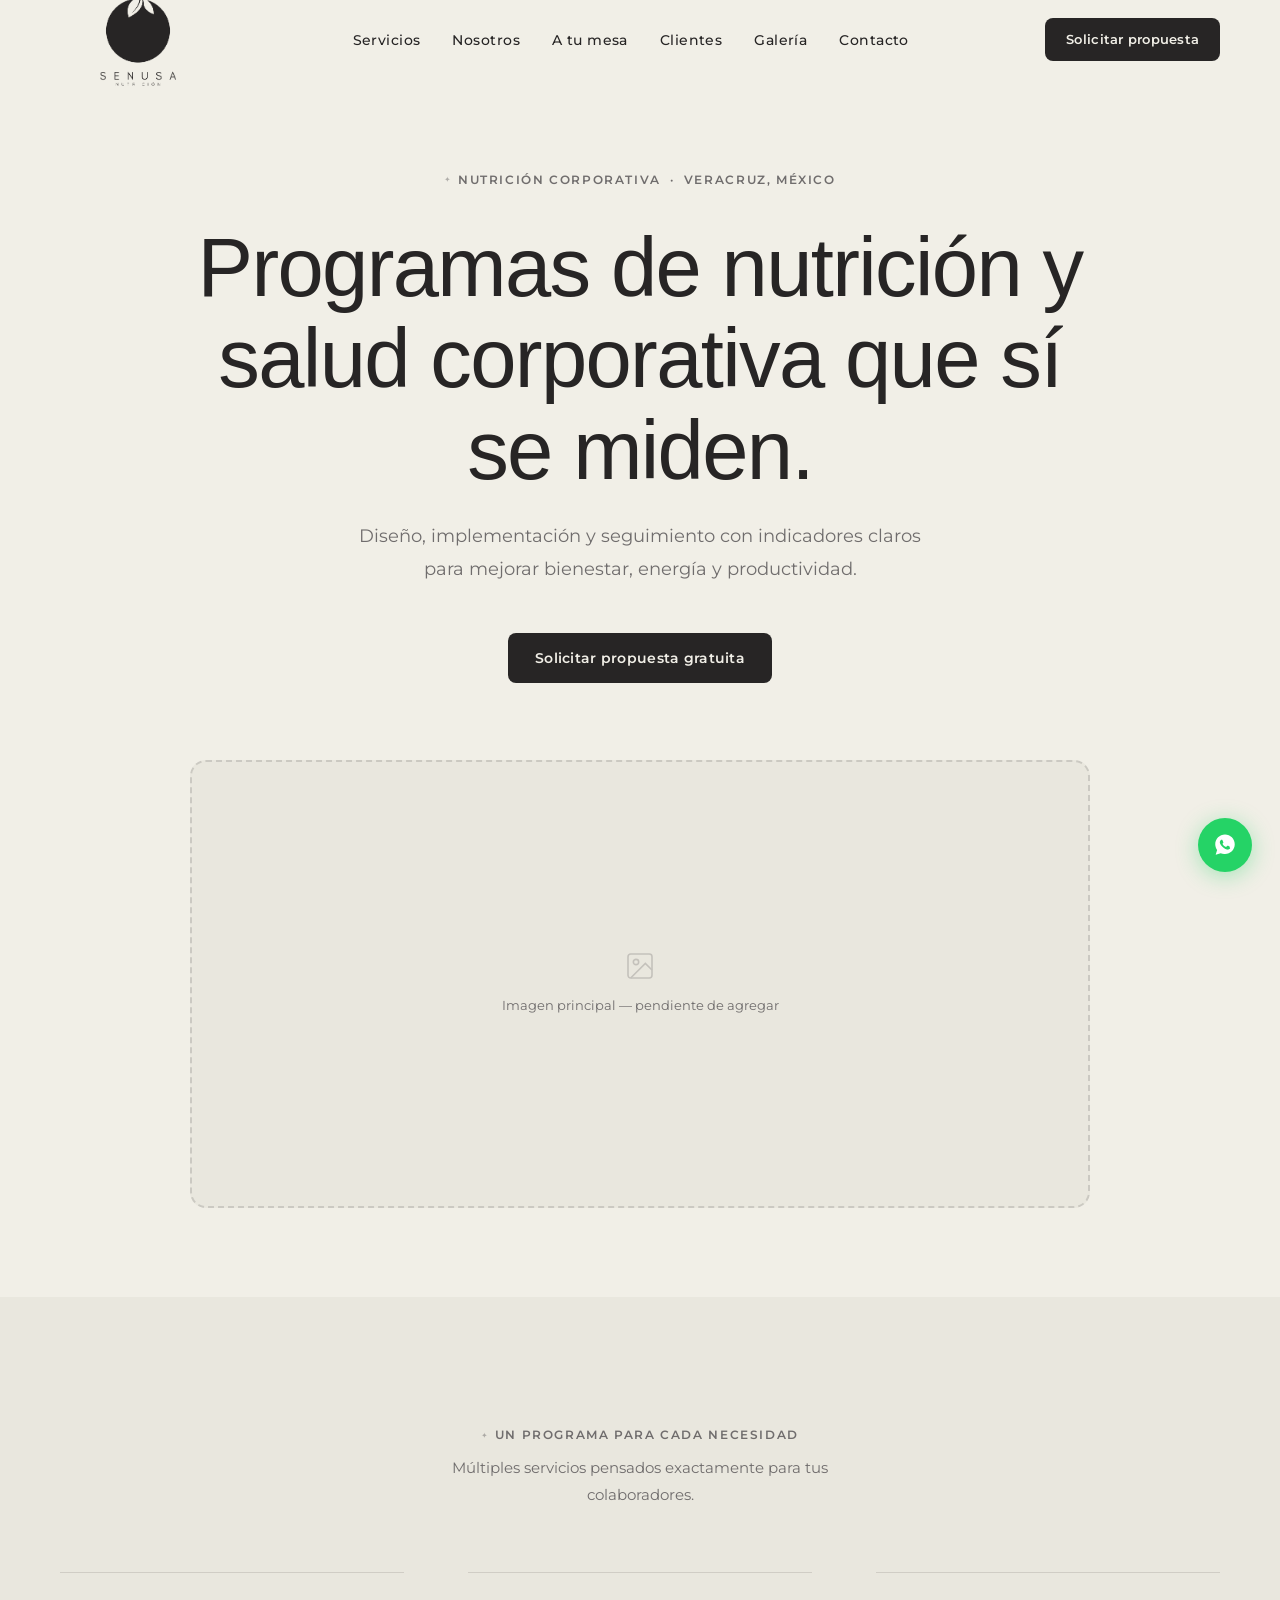
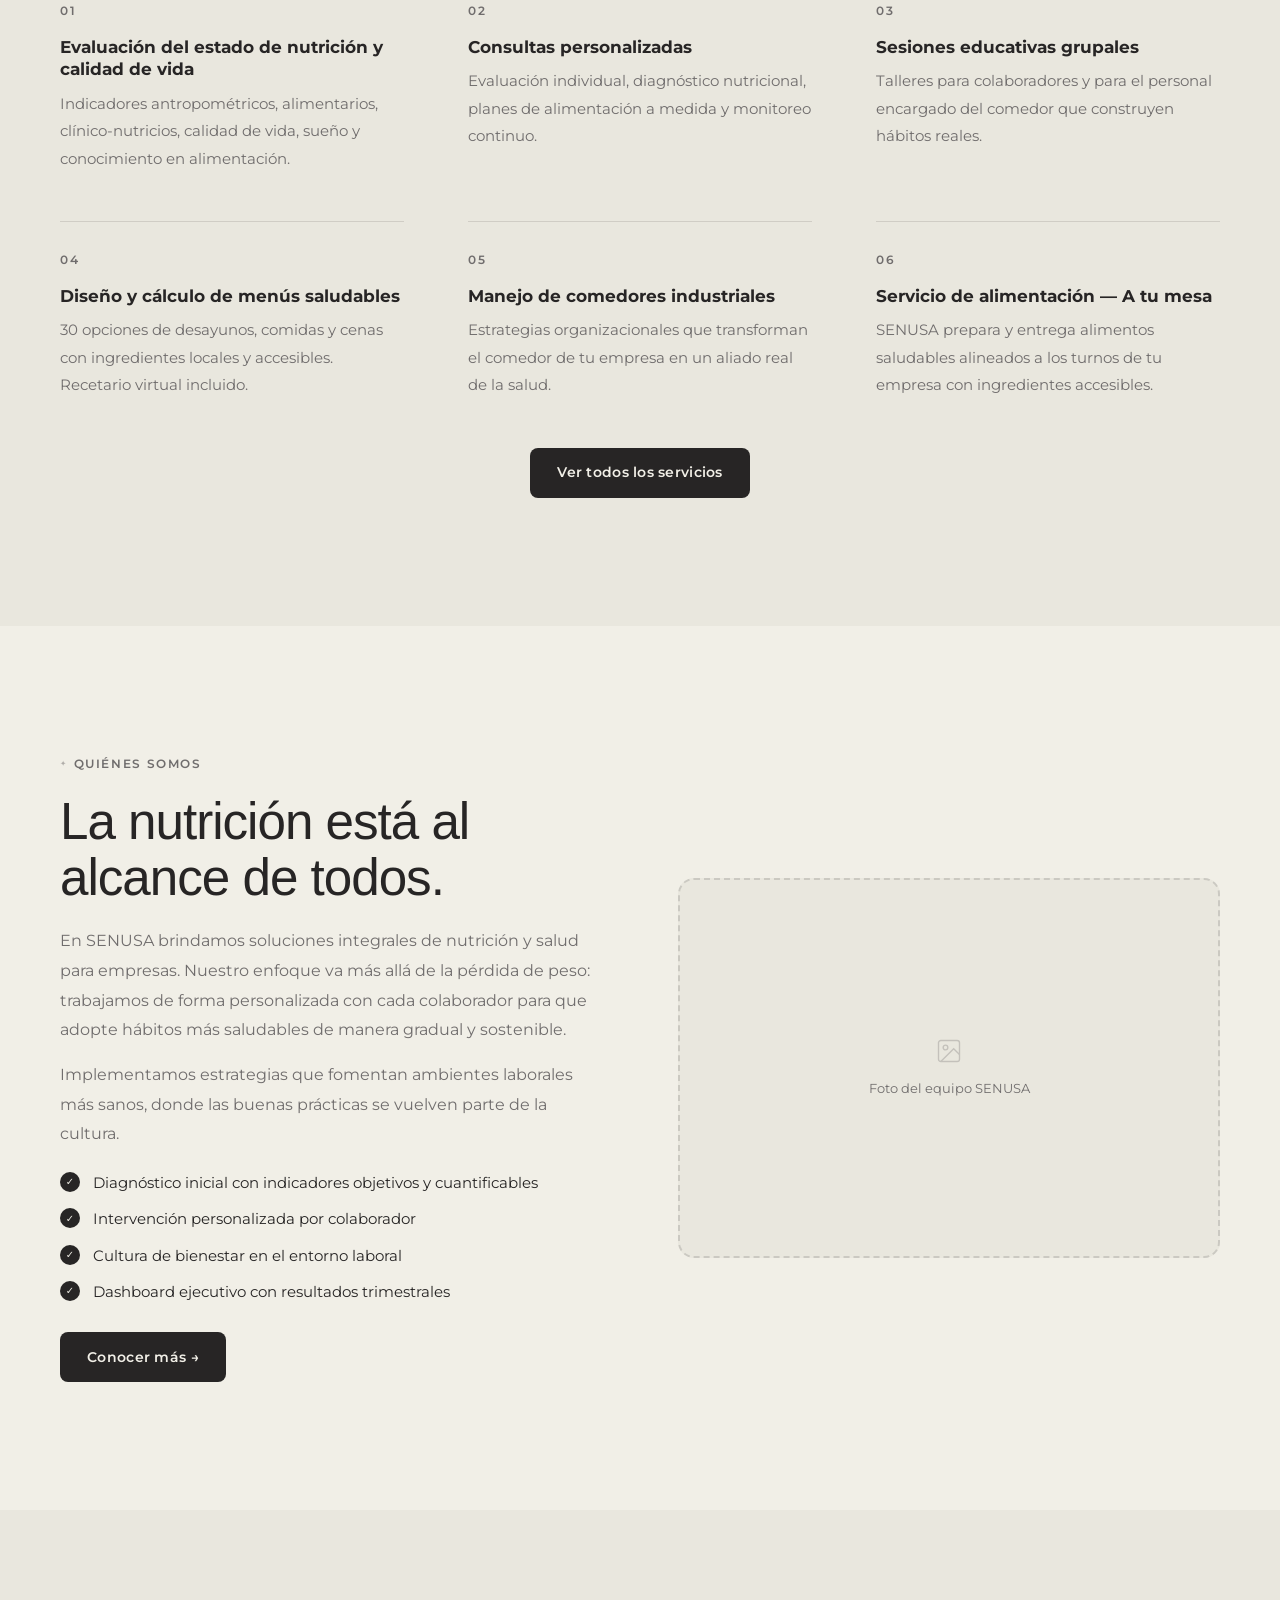
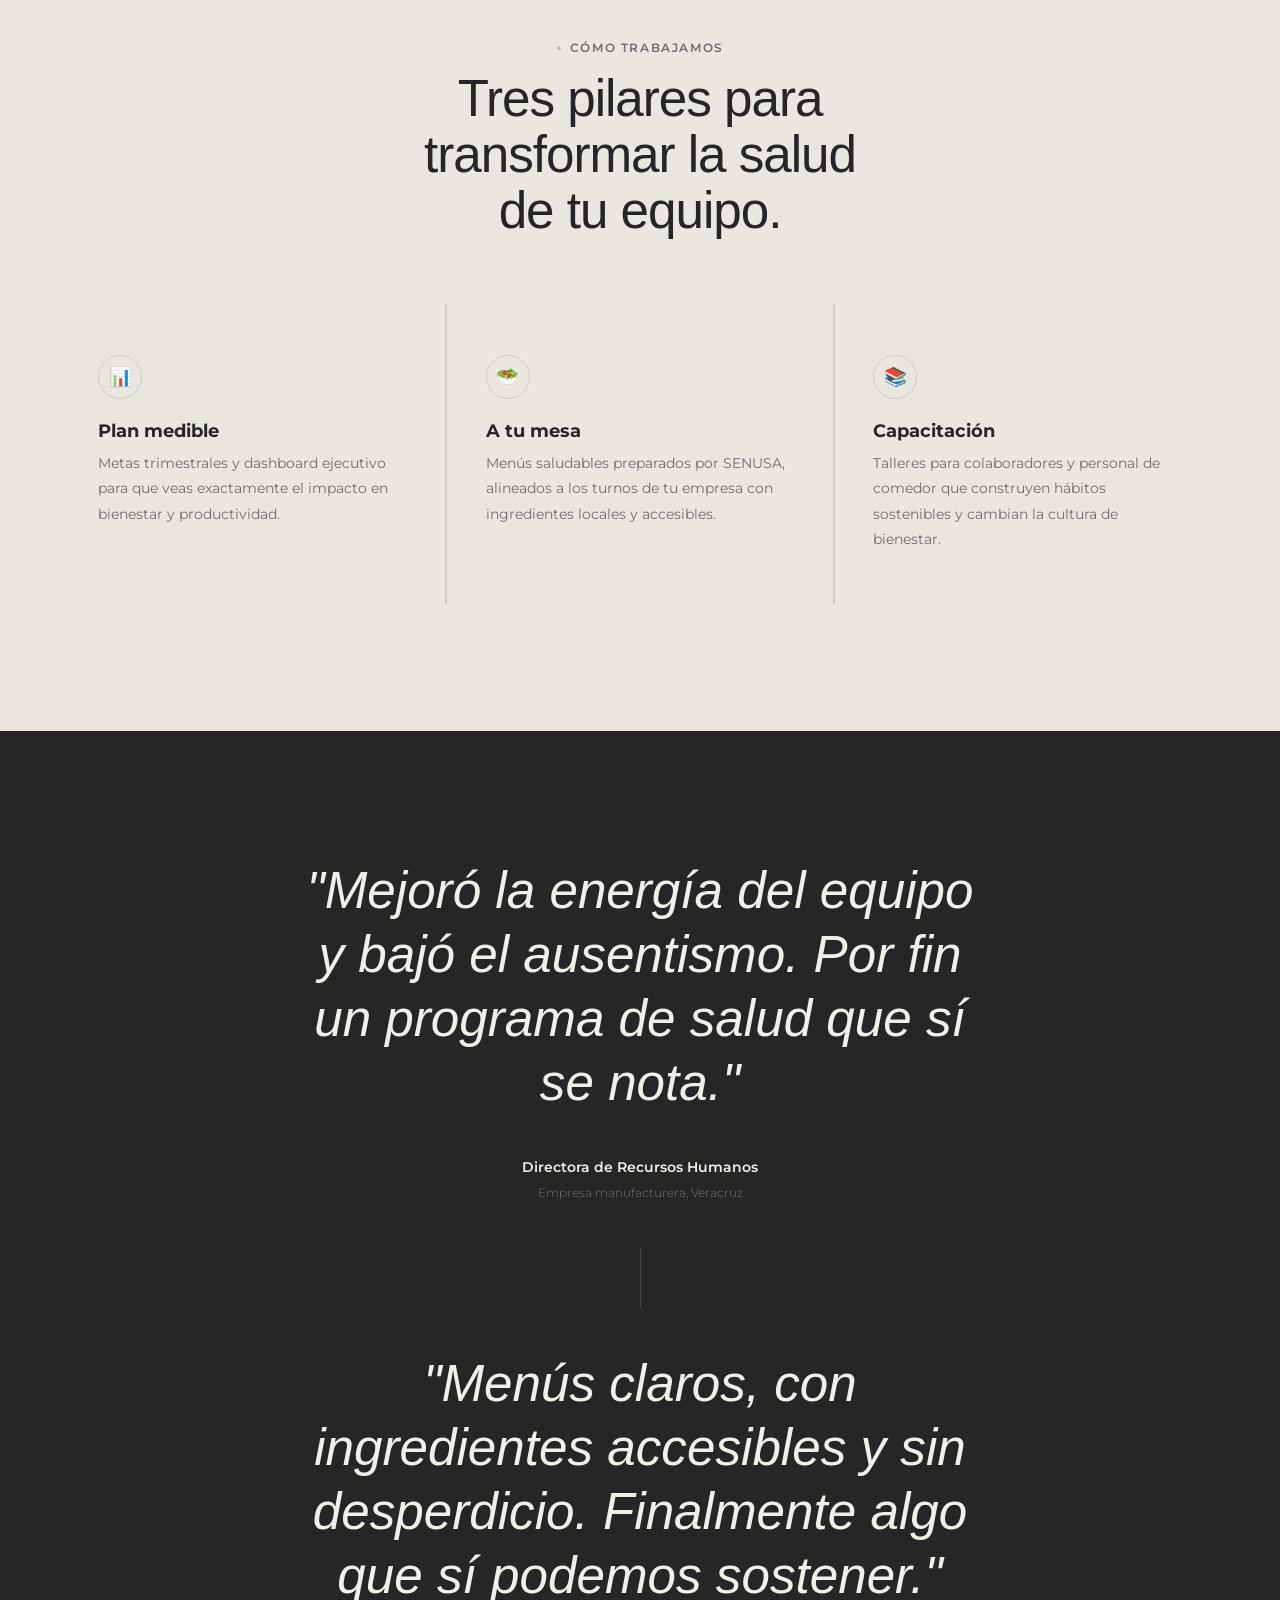
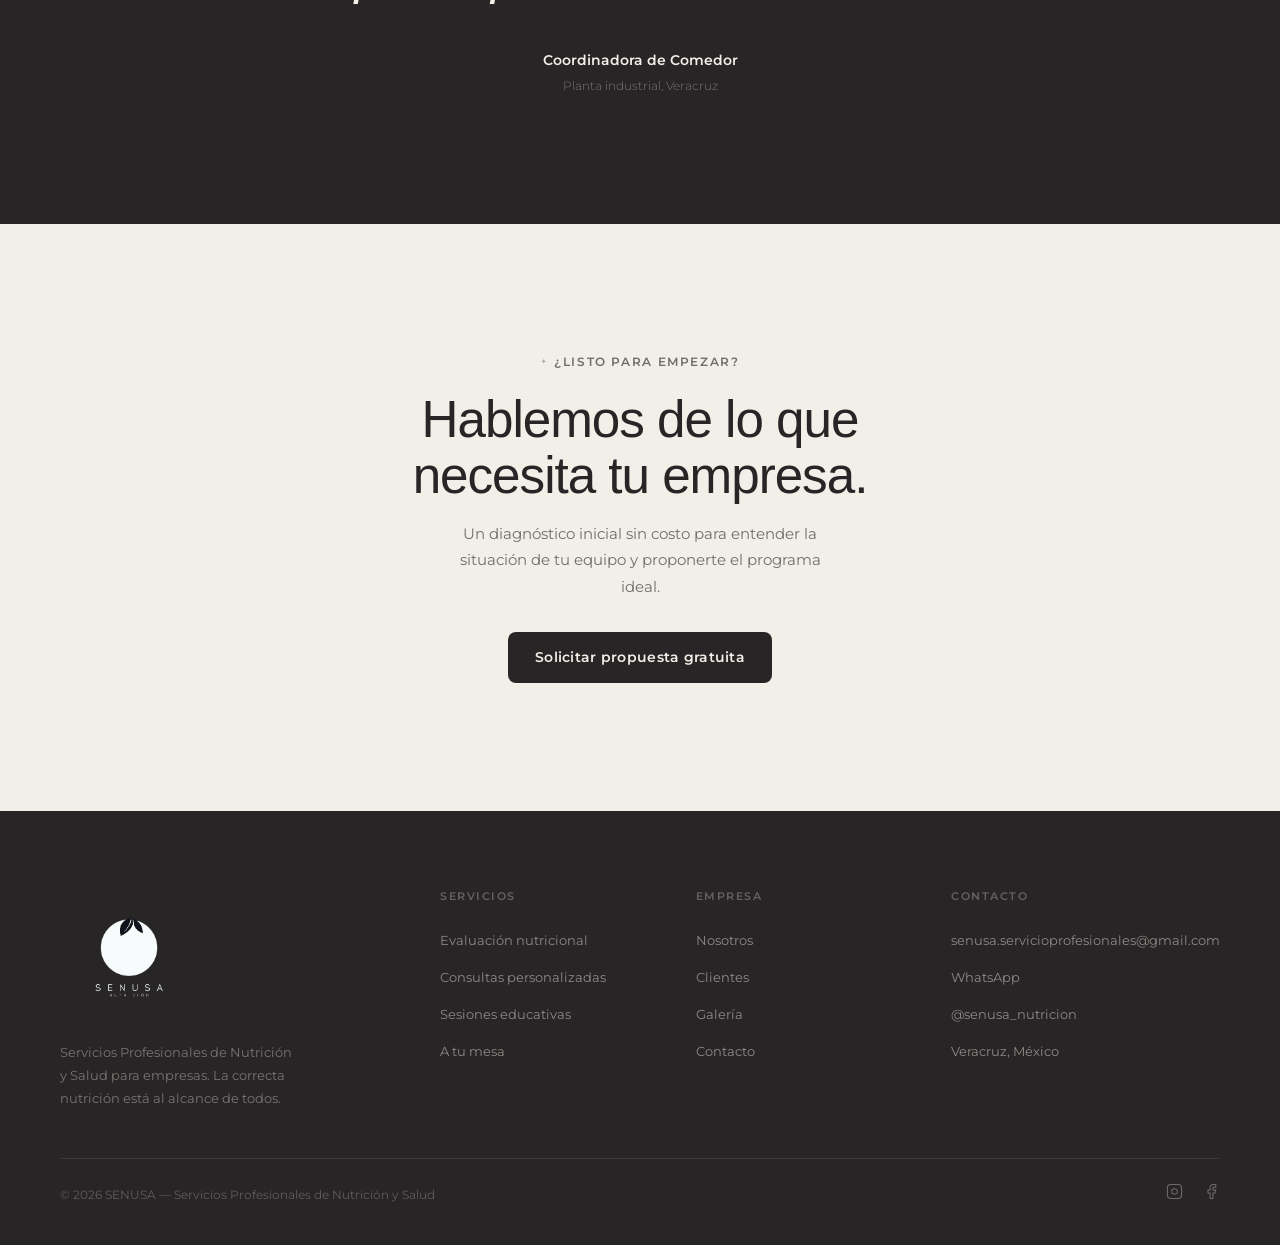
==== commit e4bf2bc5: "Aumentar logo a triple del tamaño original (156px navbar, 138px footer) https://claude.ai/code/sessi" ====
--- a/index.html
+++ b/index.html
@@ -16,7 +16,7 @@
   <nav class="site-nav" id="site-nav">
     <div class="nav-inner">
       <a href="index.html" class="logo">
-        <img src="img/logo-senusa.png" alt="SENUSA" width="84" height="84" style="object-fit:contain">
+        <img src="img/logo-senusa.png" alt="SENUSA" width="126" height="126" style="object-fit:contain">
         
       </a>
       <ul class="nav-links">
@@ -195,7 +195,7 @@
       <div class="footer-grid">
         <div class="footer-brand">
           <div class="logo">
-            <img src="img/logo-senusa.png" alt="SENUSA" width="76" height="76" style="object-fit:contain">
+            <img src="img/logo-senusa.png" alt="SENUSA" width="114" height="114" style="object-fit:contain">
             
           </div>
           <p>Servicios Profesionales de Nutrición y Salud para empresas. La correcta nutrición está al alcance de todos.</p>
--- a/css/senusa.css
+++ b/css/senusa.css
@@ -561,5 +561,5 @@
 }
 
 /* ── Logo PNG overrides ───────────────────────────────────── */
-.logo img { height: 104px; width: auto; object-fit: contain; }
-.site-footer .logo img { height: 92px; filter: invert(1) brightness(1.15); }
+.logo img { height: 156px; width: auto; object-fit: contain; }
+.site-footer .logo img { height: 138px; filter: invert(1) brightness(1.15); }
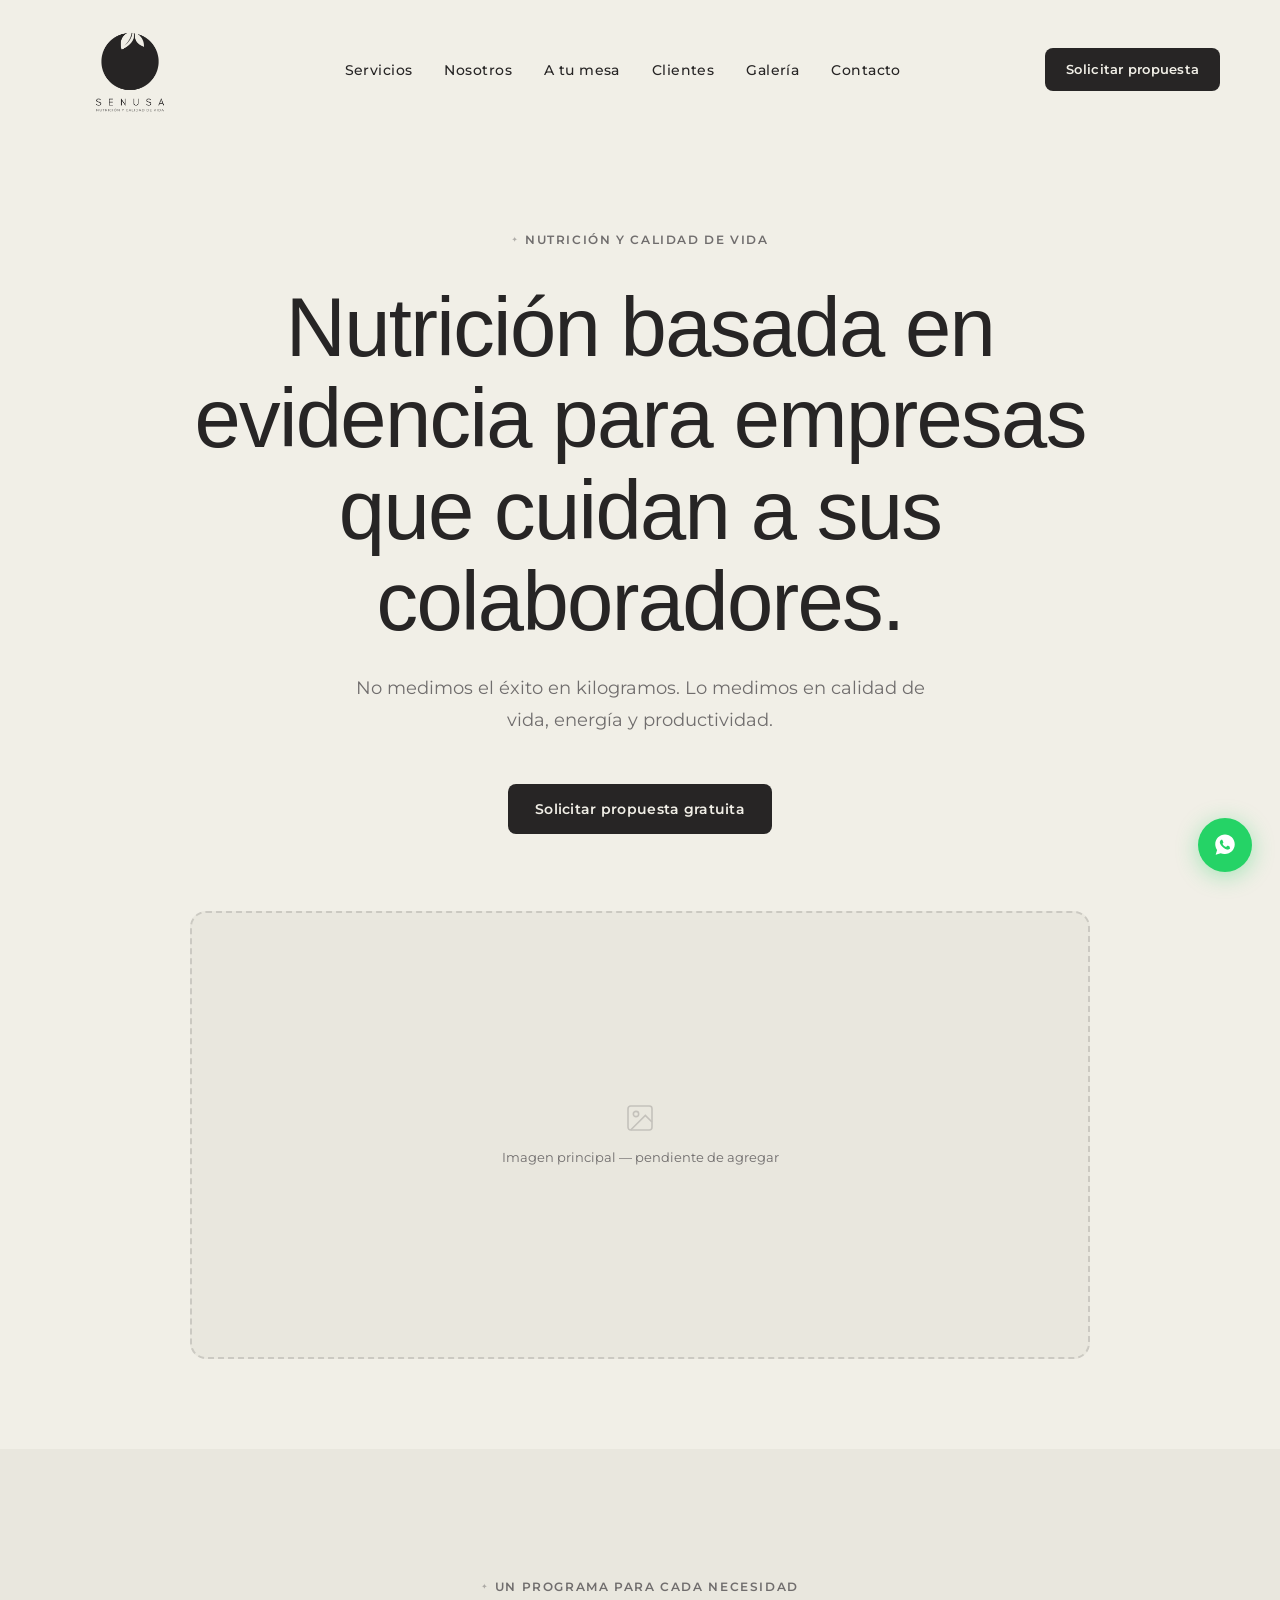
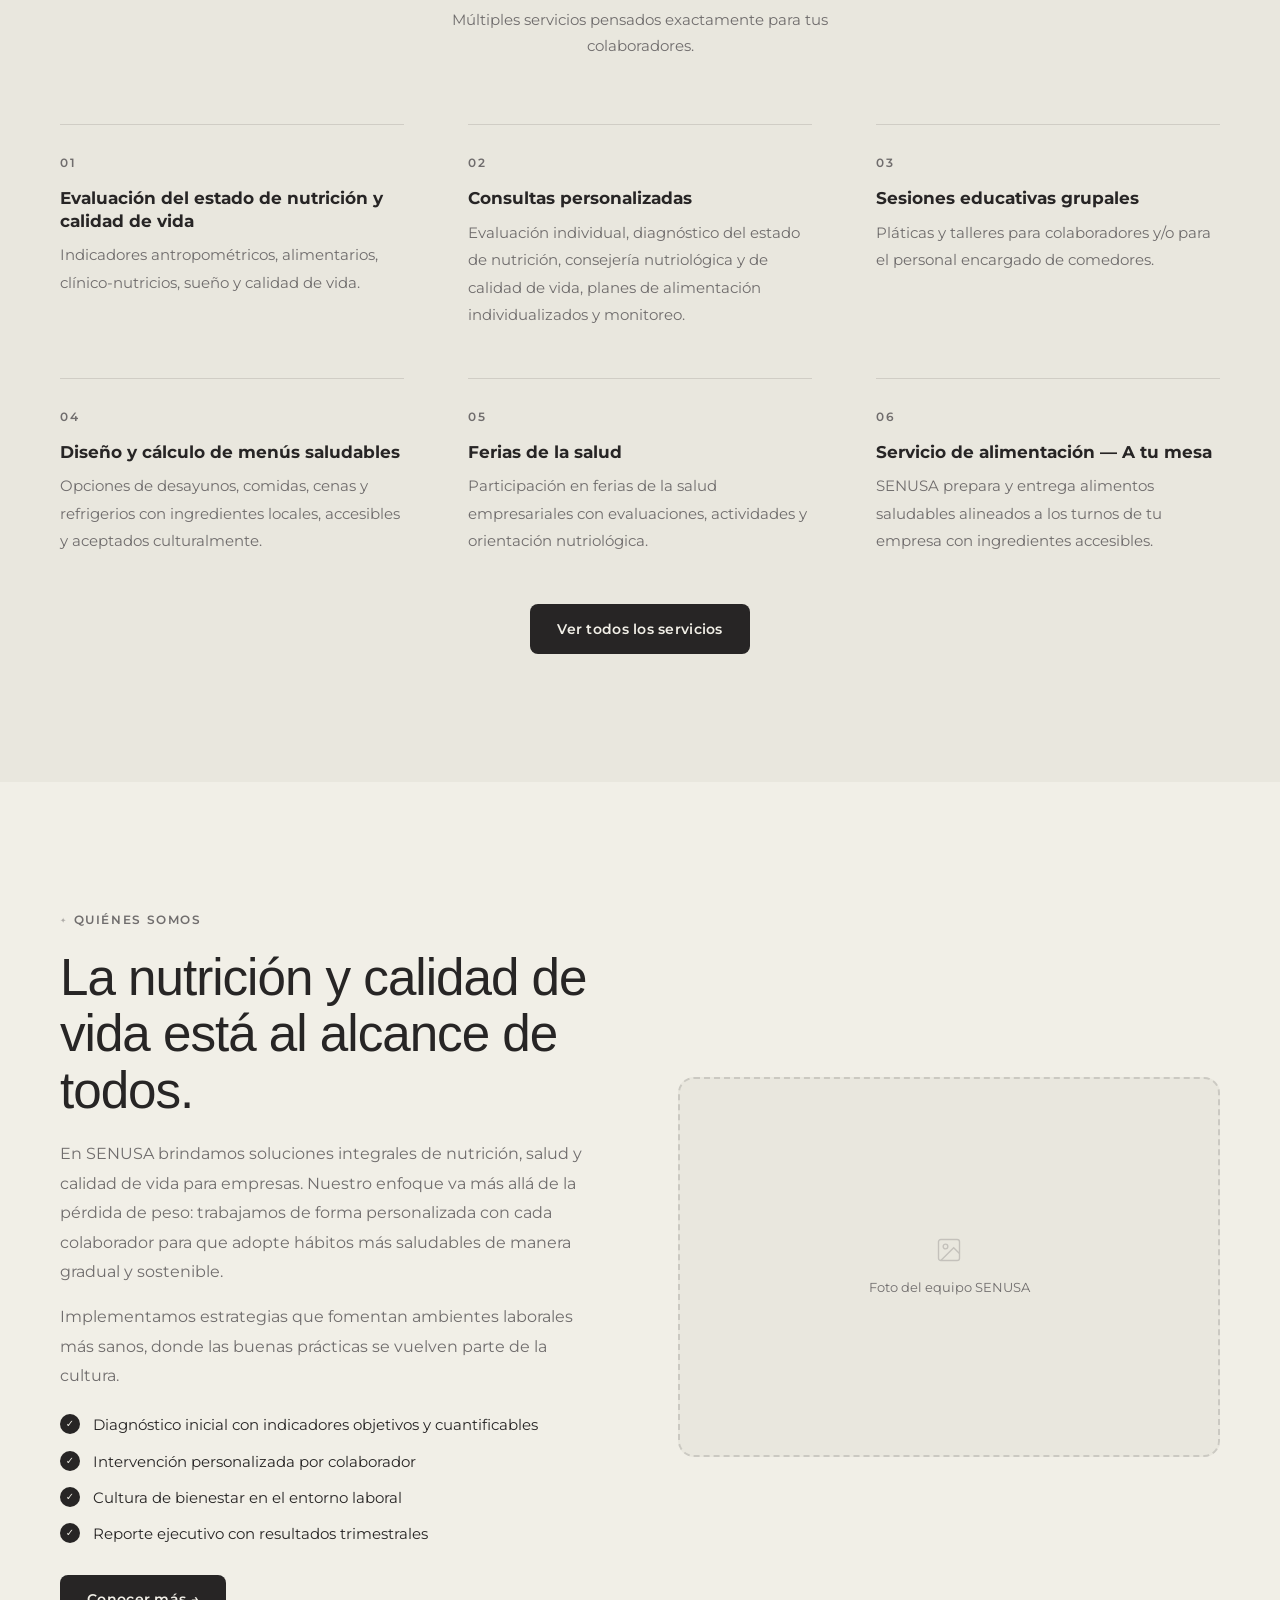
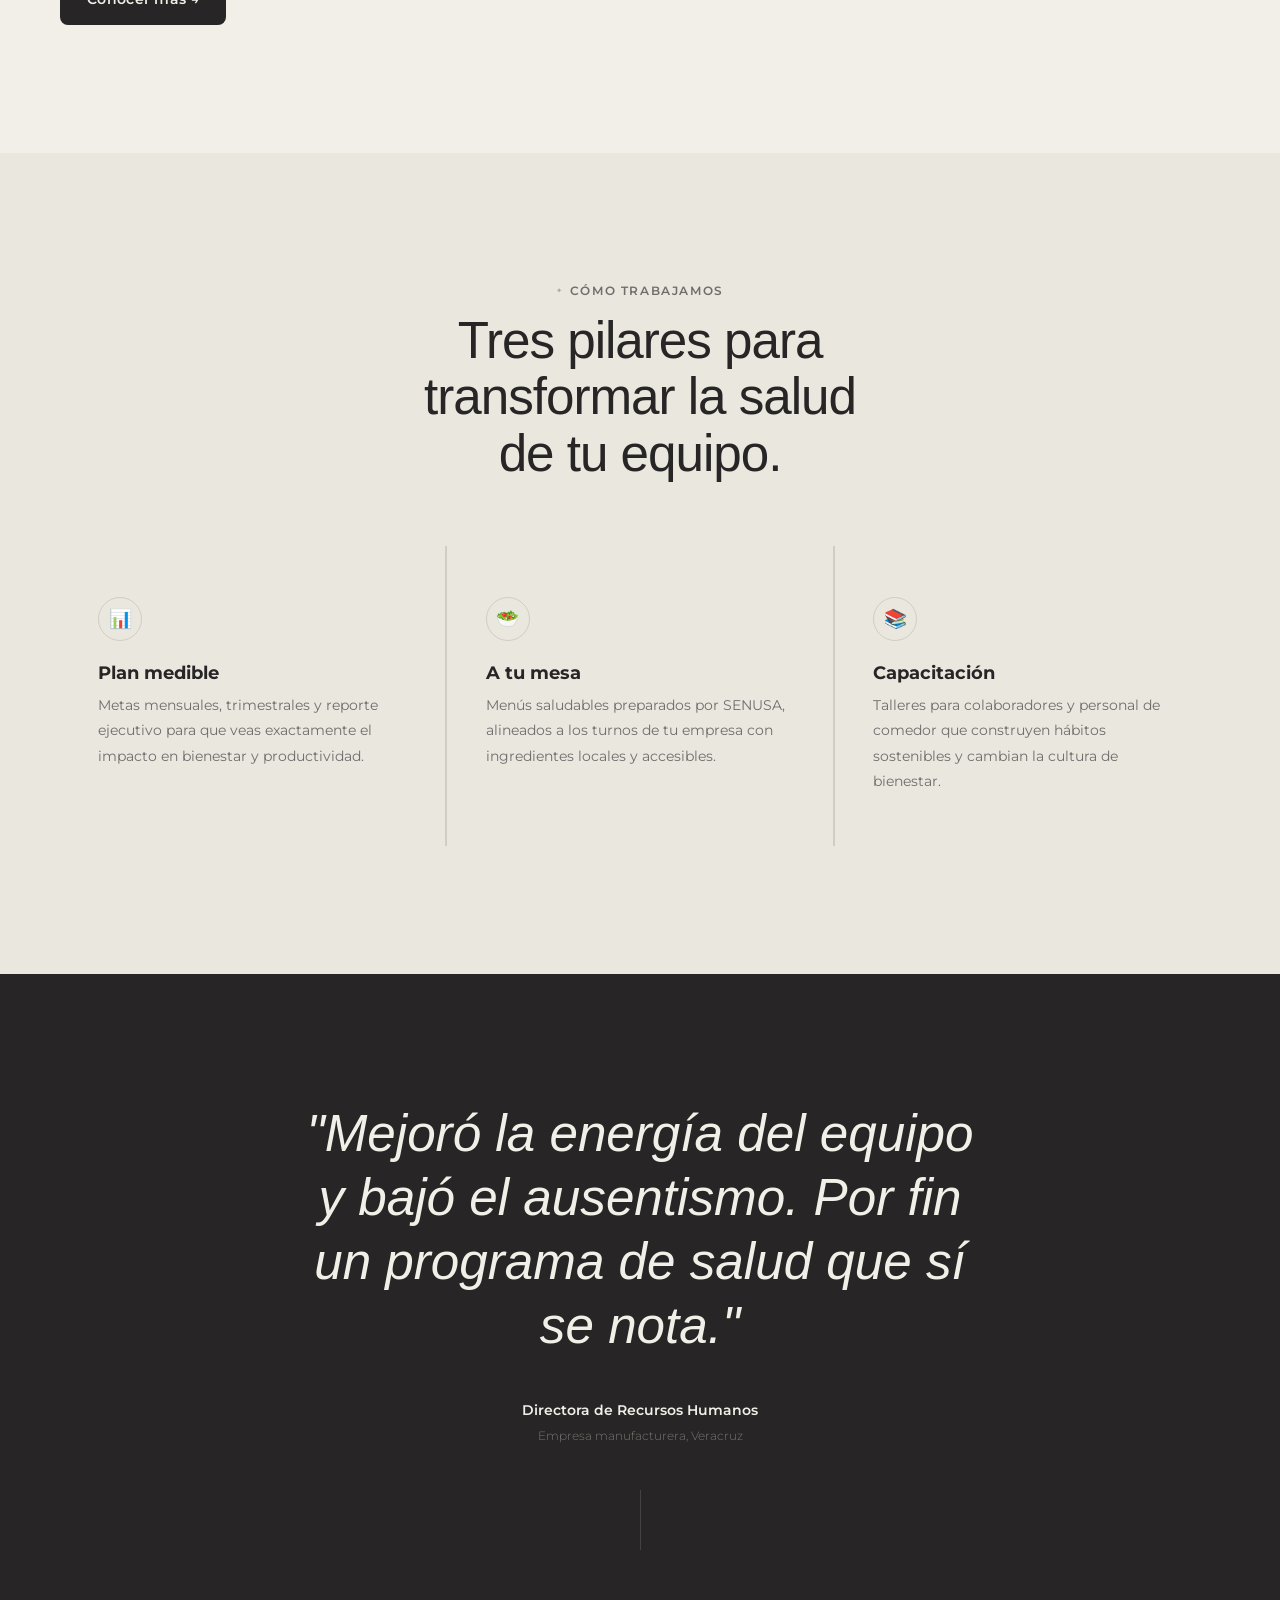
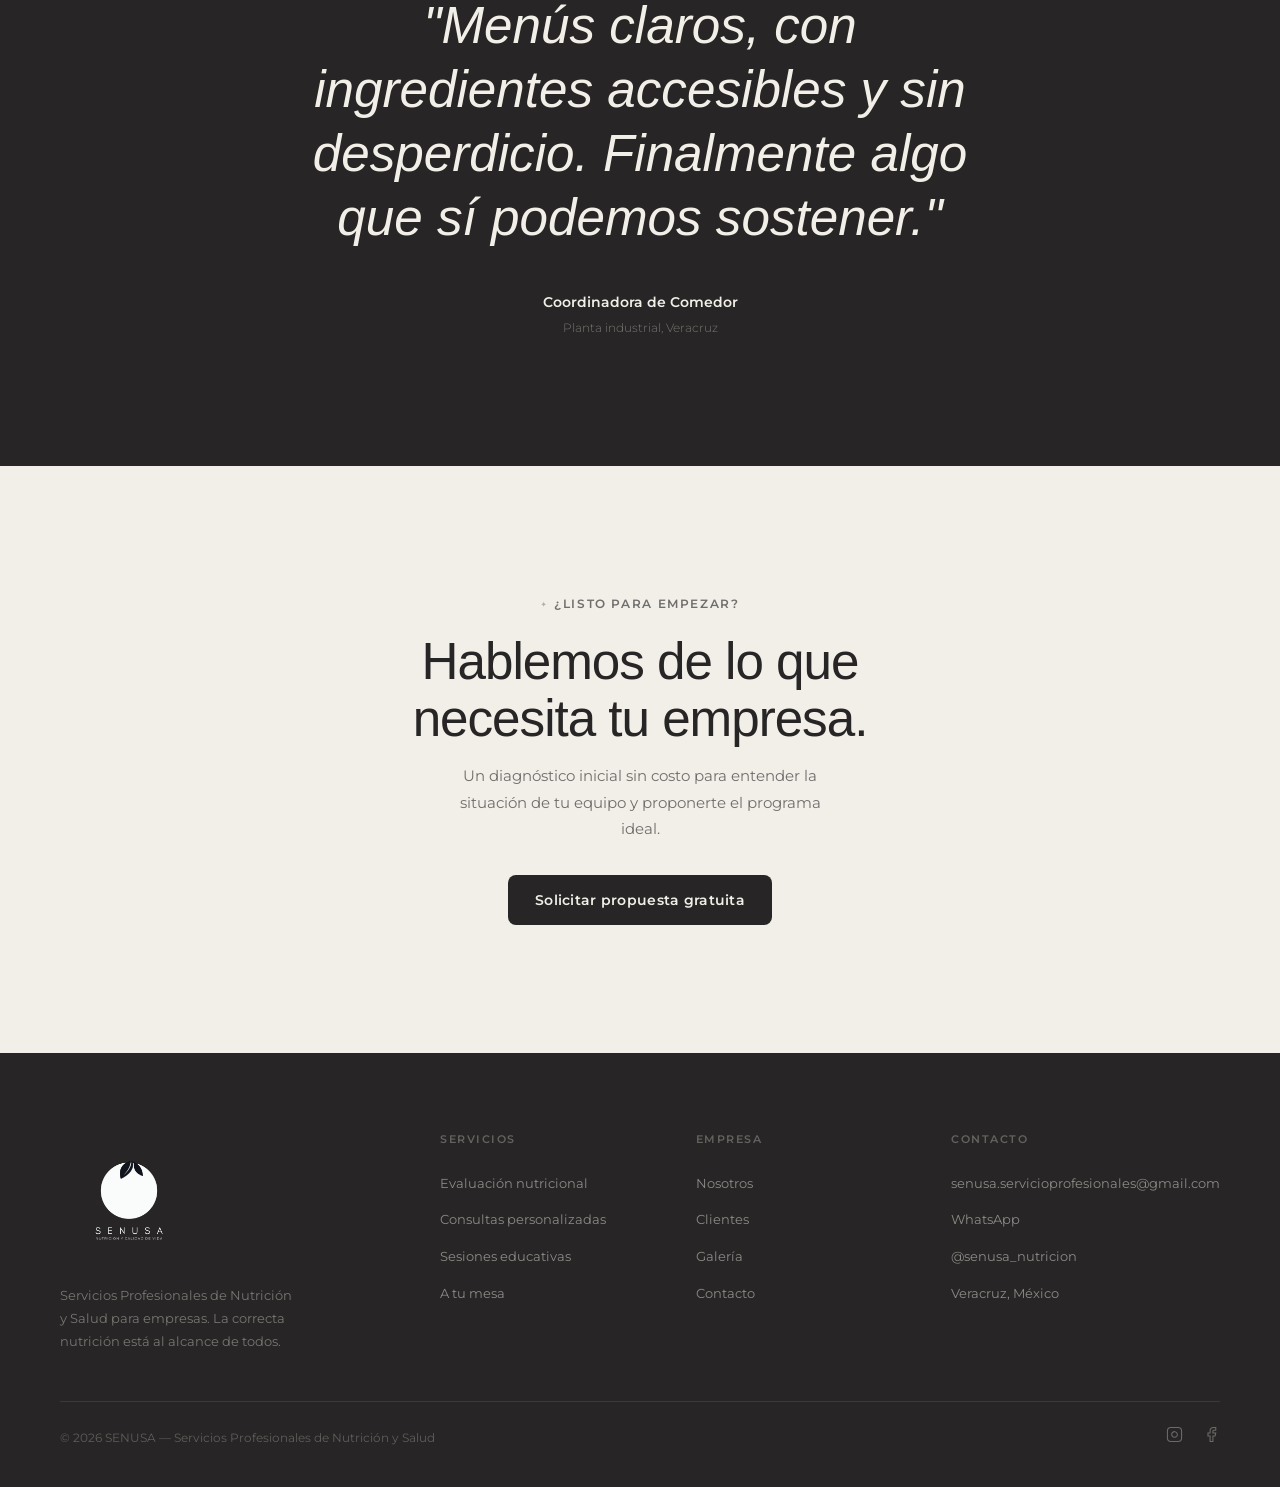
==== commit 39d657e1: "Update all text content per client feedback - Hero: new heading and subtitle focused on evidence-bas" ====
--- a/index.html
+++ b/index.html
@@ -3,8 +3,8 @@
 <head>
   <meta charset="UTF-8">
   <meta name="viewport" content="width=device-width, initial-scale=1.0">
-  <title>SENUSA — Nutrición y Salud Corporativa</title>
-  <meta name="description" content="Programas de nutrición y salud corporativa que sí se miden. Diseño, implementación y seguimiento con indicadores claros para mejorar bienestar, energía y productividad.">
+  <title>SENUSA — Nutrición y Calidad de Vida</title>
+  <meta name="description" content="Nutrición basada en evidencia para empresas que cuidan a sus colaboradores. No medimos el éxito en kilogramos, lo medimos en calidad de vida, energía y productividad.">
   <link rel="preconnect" href="https://fonts.googleapis.com">
   <link rel="preconnect" href="https://fonts.gstatic.com" crossorigin>
   <link href="https://fonts.googleapis.com/css2?family=Montserrat:ital,wght@0,300;0,400;0,500;0,600;0,700;1,400&display=swap" rel="stylesheet">
@@ -49,9 +49,9 @@
     <!-- ── HERO ───────────────────────────────────────────── -->
     <section class="hero">
       <div class="wrap">
-        <div class="eyebrow center fu">Nutrición Corporativa &nbsp;·&nbsp; Veracruz, México</div>
-        <h1 class="fu d1">Programas de nutrición y salud corporativa que sí se miden.</h1>
-        <p class="sub fu d2">Diseño, implementación y seguimiento con indicadores claros para mejorar bienestar, energía y productividad.</p>
+        <div class="eyebrow center fu">NUTRICIÓN Y CALIDAD DE VIDA</div>
+        <h1 class="fu d1">Nutrición basada en evidencia para empresas que cuidan a sus colaboradores.</h1>
+        <p class="sub fu d2">No medimos el éxito en kilogramos. Lo medimos en calidad de vida, energía y productividad.</p>
         <a href="contacto.html" class="btn btn-dark fu d3">Solicitar propuesta gratuita</a>
         <div class="hero-img fu d4">
           <div class="ph ph-hero">
@@ -73,27 +73,27 @@
           <div class="svc-card fu d1">
             <span class="svc-num">01</span>
             <h3>Evaluación del estado de nutrición y calidad de vida</h3>
-            <p>Indicadores antropométricos, alimentarios, clínico-nutricios, calidad de vida, sueño y conocimiento en alimentación.</p>
+            <p>Indicadores antropométricos, alimentarios, clínico-nutricios, sueño y calidad de vida.</p>
           </div>
           <div class="svc-card fu d2">
             <span class="svc-num">02</span>
             <h3>Consultas personalizadas</h3>
-            <p>Evaluación individual, diagnóstico nutricional, planes de alimentación a medida y monitoreo continuo.</p>
+            <p>Evaluación individual, diagnóstico del estado de nutrición, consejería nutriológica y de calidad de vida, planes de alimentación individualizados y monitoreo.</p>
           </div>
           <div class="svc-card fu d3">
             <span class="svc-num">03</span>
             <h3>Sesiones educativas grupales</h3>
-            <p>Talleres para colaboradores y para el personal encargado del comedor que construyen hábitos reales.</p>
+            <p>Pláticas y talleres para colaboradores y/o para el personal encargado de comedores.</p>
           </div>
           <div class="svc-card fu d1">
             <span class="svc-num">04</span>
             <h3>Diseño y cálculo de menús saludables</h3>
-            <p>30 opciones de desayunos, comidas y cenas con ingredientes locales y accesibles. Recetario virtual incluido.</p>
+            <p>Opciones de desayunos, comidas, cenas y refrigerios con ingredientes locales, accesibles y aceptados culturalmente.</p>
           </div>
           <div class="svc-card fu d2">
             <span class="svc-num">05</span>
-            <h3>Manejo de comedores industriales</h3>
-            <p>Estrategias organizacionales que transforman el comedor de tu empresa en un aliado real de la salud.</p>
+            <h3>Ferias de la salud</h3>
+            <p>Participación en ferias de la salud empresariales con evaluaciones, actividades y orientación nutriológica.</p>
           </div>
           <div class="svc-card fu d3">
             <span class="svc-num">06</span>
@@ -113,14 +113,14 @@
         <div class="split">
           <div class="split-content fu">
             <div class="eyebrow">Quiénes somos</div>
-            <h2>La nutrición está al alcance de todos.</h2>
-            <p>En SENUSA brindamos soluciones integrales de nutrición y salud para empresas. Nuestro enfoque va más allá de la pérdida de peso: trabajamos de forma personalizada con cada colaborador para que adopte hábitos más saludables de manera gradual y sostenible.</p>
+            <h2>La nutrición y calidad de vida está al alcance de todos.</h2>
+            <p>En SENUSA brindamos soluciones integrales de nutrición, salud y calidad de vida para empresas. Nuestro enfoque va más allá de la pérdida de peso: trabajamos de forma personalizada con cada colaborador para que adopte hábitos más saludables de manera gradual y sostenible.</p>
             <p>Implementamos estrategias que fomentan ambientes laborales más sanos, donde las buenas prácticas se vuelven parte de la cultura.</p>
             <ul class="checklist">
               <li>Diagnóstico inicial con indicadores objetivos y cuantificables</li>
               <li>Intervención personalizada por colaborador</li>
               <li>Cultura de bienestar en el entorno laboral</li>
-              <li>Dashboard ejecutivo con resultados trimestrales</li>
+              <li>Reporte ejecutivo con resultados trimestrales</li>
             </ul>
             <a href="nosotros.html" class="btn btn-dark">Conocer más →</a>
           </div>
@@ -145,7 +145,7 @@
           <div class="pillar fu d1">
             <div class="pillar-icon">📊</div>
             <h3>Plan medible</h3>
-            <p>Metas trimestrales y dashboard ejecutivo para que veas exactamente el impacto en bienestar y productividad.</p>
+            <p>Metas mensuales, trimestrales y reporte ejecutivo para que veas exactamente el impacto en bienestar y productividad.</p>
           </div>
           <div class="pillar fu d2">
             <div class="pillar-icon">🥗</div>
@@ -253,8 +253,7 @@
     ham.addEventListener('click',()=>{mob.classList.add('open');document.body.style.overflow='hidden'});
     mc.addEventListener('click',()=>{mob.classList.remove('open');document.body.style.overflow=''});
     mob.querySelectorAll('a').forEach(a=>a.addEventListener('click',()=>{mob.classList.remove('open');document.body.style.overflow=''}));
-    const obs=new IntersectionObserver(es=>es.forEach(e=>{if(e.isIntersecting){e.target.classList.add('on');obs.unobserve(e.target);}}),{threshold:.08,rootMargin:'0px 0px -28px 0px'});
-    document.querySelectorAll('.fu').forEach(el=>obs.observe(el));
+    if('IntersectionObserver' in window){const obs=new IntersectionObserver(es=>es.forEach(e=>{if(e.isIntersecting){e.target.classList.add('on');obs.unobserve(e.target);}}),{threshold:.08,rootMargin:'0px 0px -28px 0px'});document.querySelectorAll('.fu').forEach(el=>obs.observe(el));}else{document.querySelectorAll('.fu').forEach(el=>el.classList.add('on'));}
   </script>
 </body>
 </html>
--- a/css/senusa.css
+++ b/css/senusa.css
@@ -198,7 +198,7 @@
 .mob-overlay {
   display: none;
   position: fixed;
-  inset: 0;
+  top: 0; right: 0; bottom: 0; left: 0;
   z-index: 190;
   background: var(--bg);
   flex-direction: column;
@@ -533,6 +533,10 @@
 .fu.d2  { transition-delay: .16s; }
 .fu.d3  { transition-delay: .24s; }
 .fu.d4  { transition-delay: .32s; }
+/* Fallback: si JS no activa las animaciones, mostrar contenido tras 1.5s */
+@keyframes fu-show { to { opacity: 1; transform: none; } }
+.fu { animation: fu-show 0s 1.5s forwards; }
+.fu.on { animation: none; }
 
 /* ── Responsive ───────────────────────────────────────────── */
 @media (max-width: 960px) {
@@ -561,5 +565,11 @@
 }
 
 /* ── Logo PNG overrides ───────────────────────────────────── */
-.logo img { height: 156px; width: auto; object-fit: contain; }
-.site-footer .logo img { height: 138px; filter: invert(1) brightness(1.15); }
+.logo img { height: 113px; width: auto; object-fit: contain; margin-top: 6px; }
+.site-footer .logo img { height: 138px; filter: invert(1) brightness(1.15); margin-top: 0; }
+
+/* ── Desktop nav: logo fits without being cut ──────────────── */
+@media (min-width: 601px) {
+  :root { --nav-h: 140px; }
+  .logo img { height: 140px; margin-top: 0; }
+}
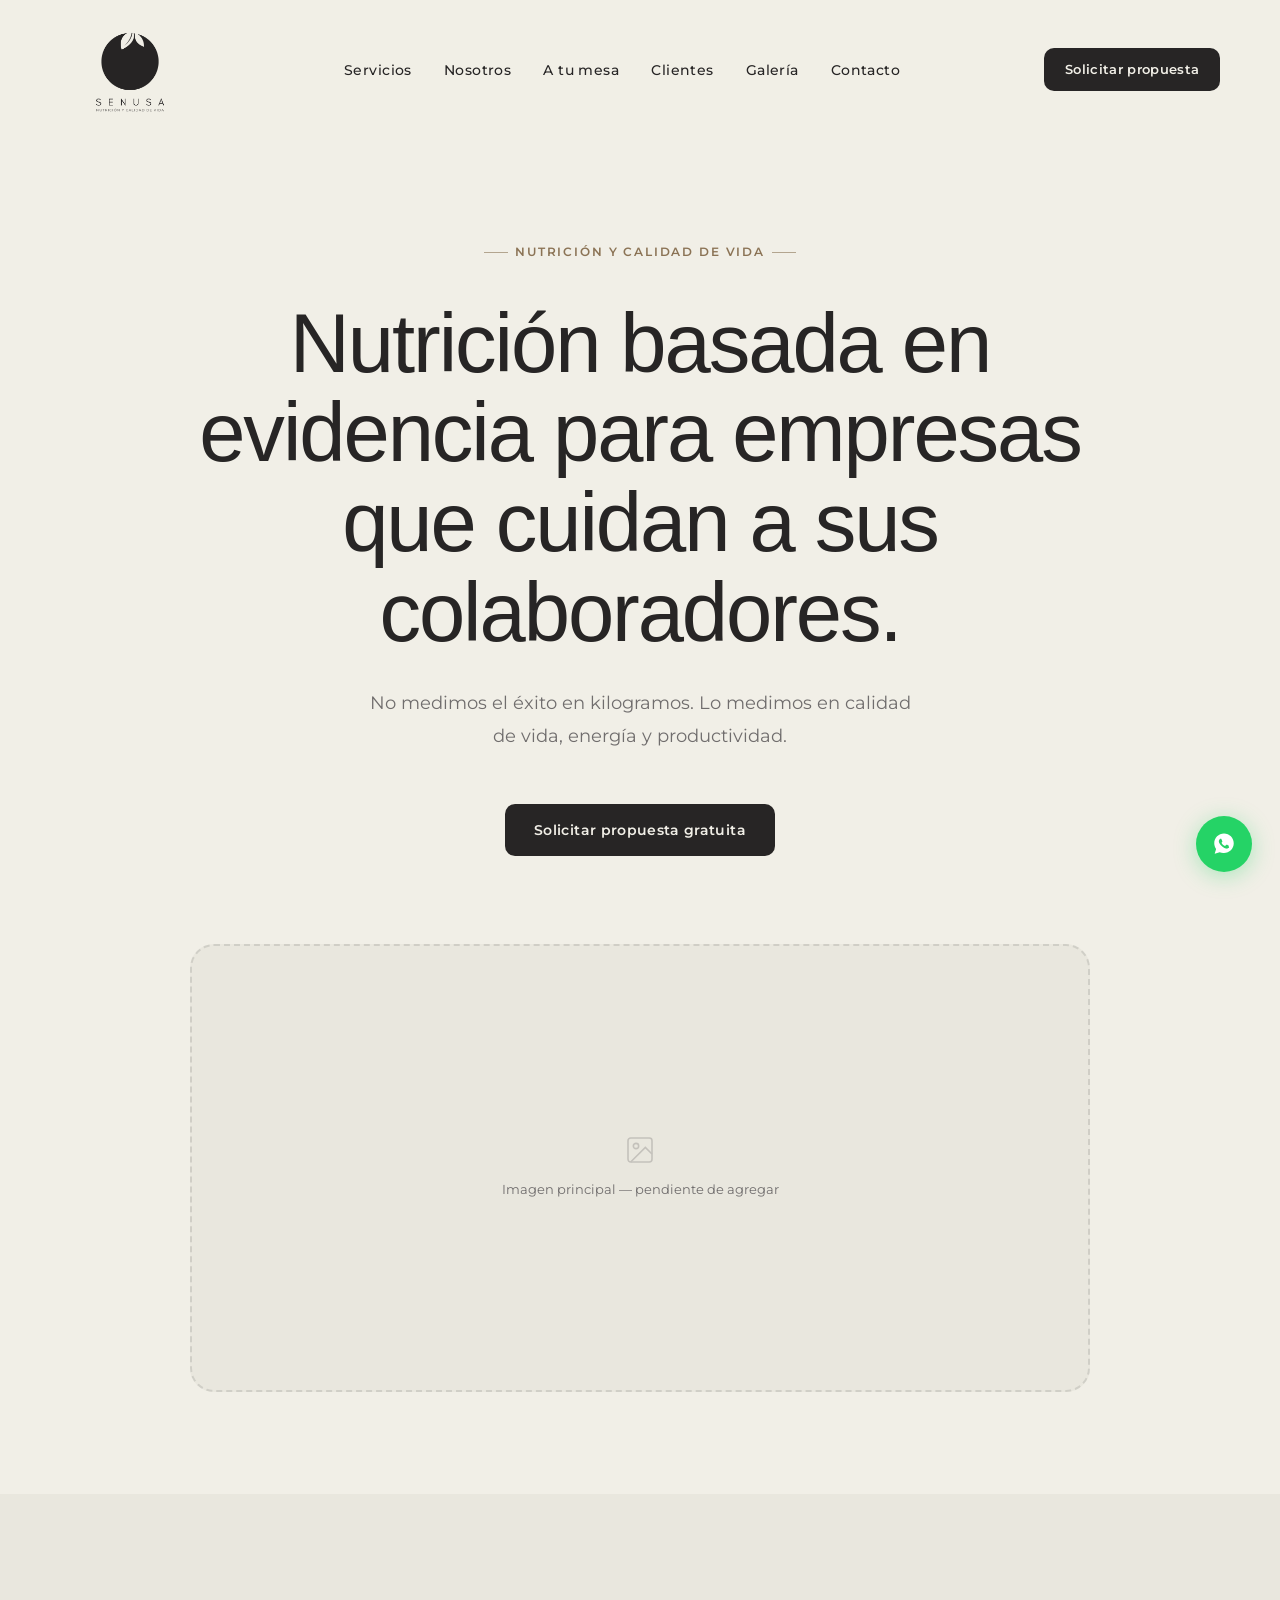
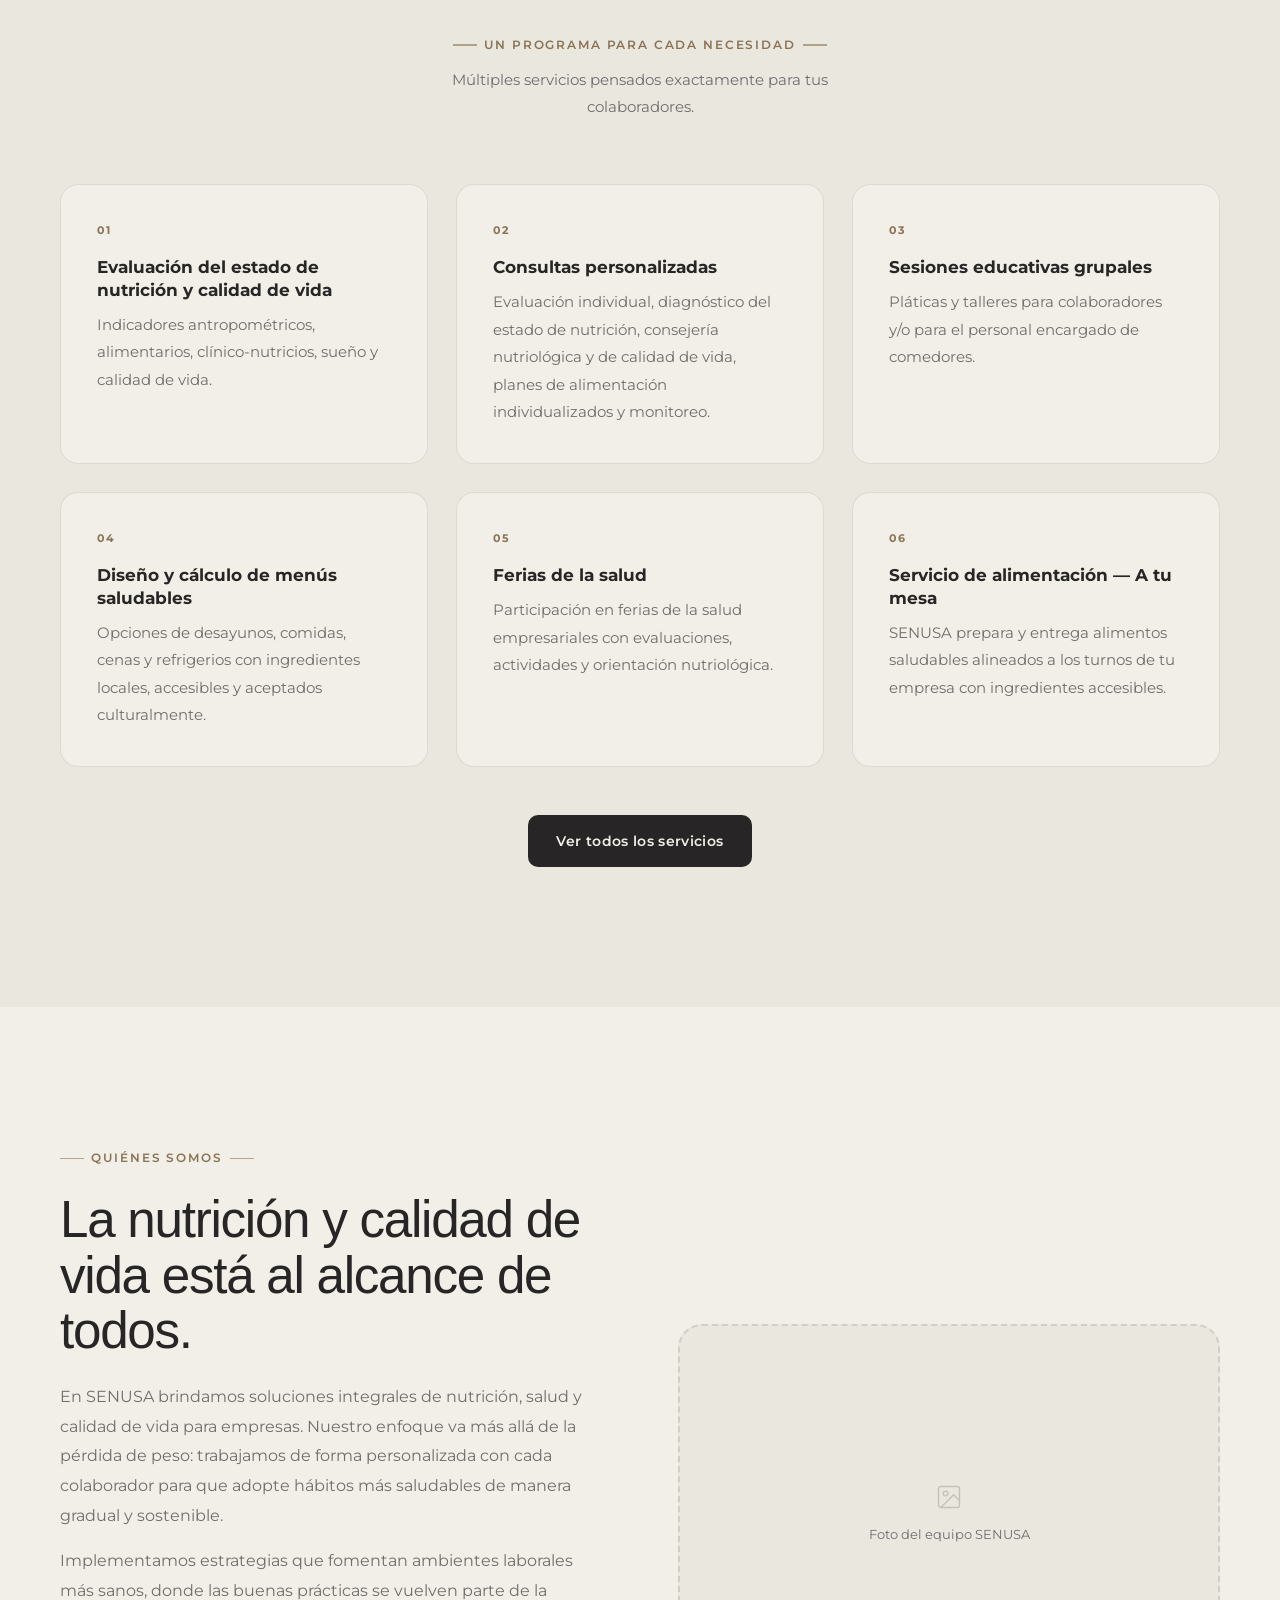
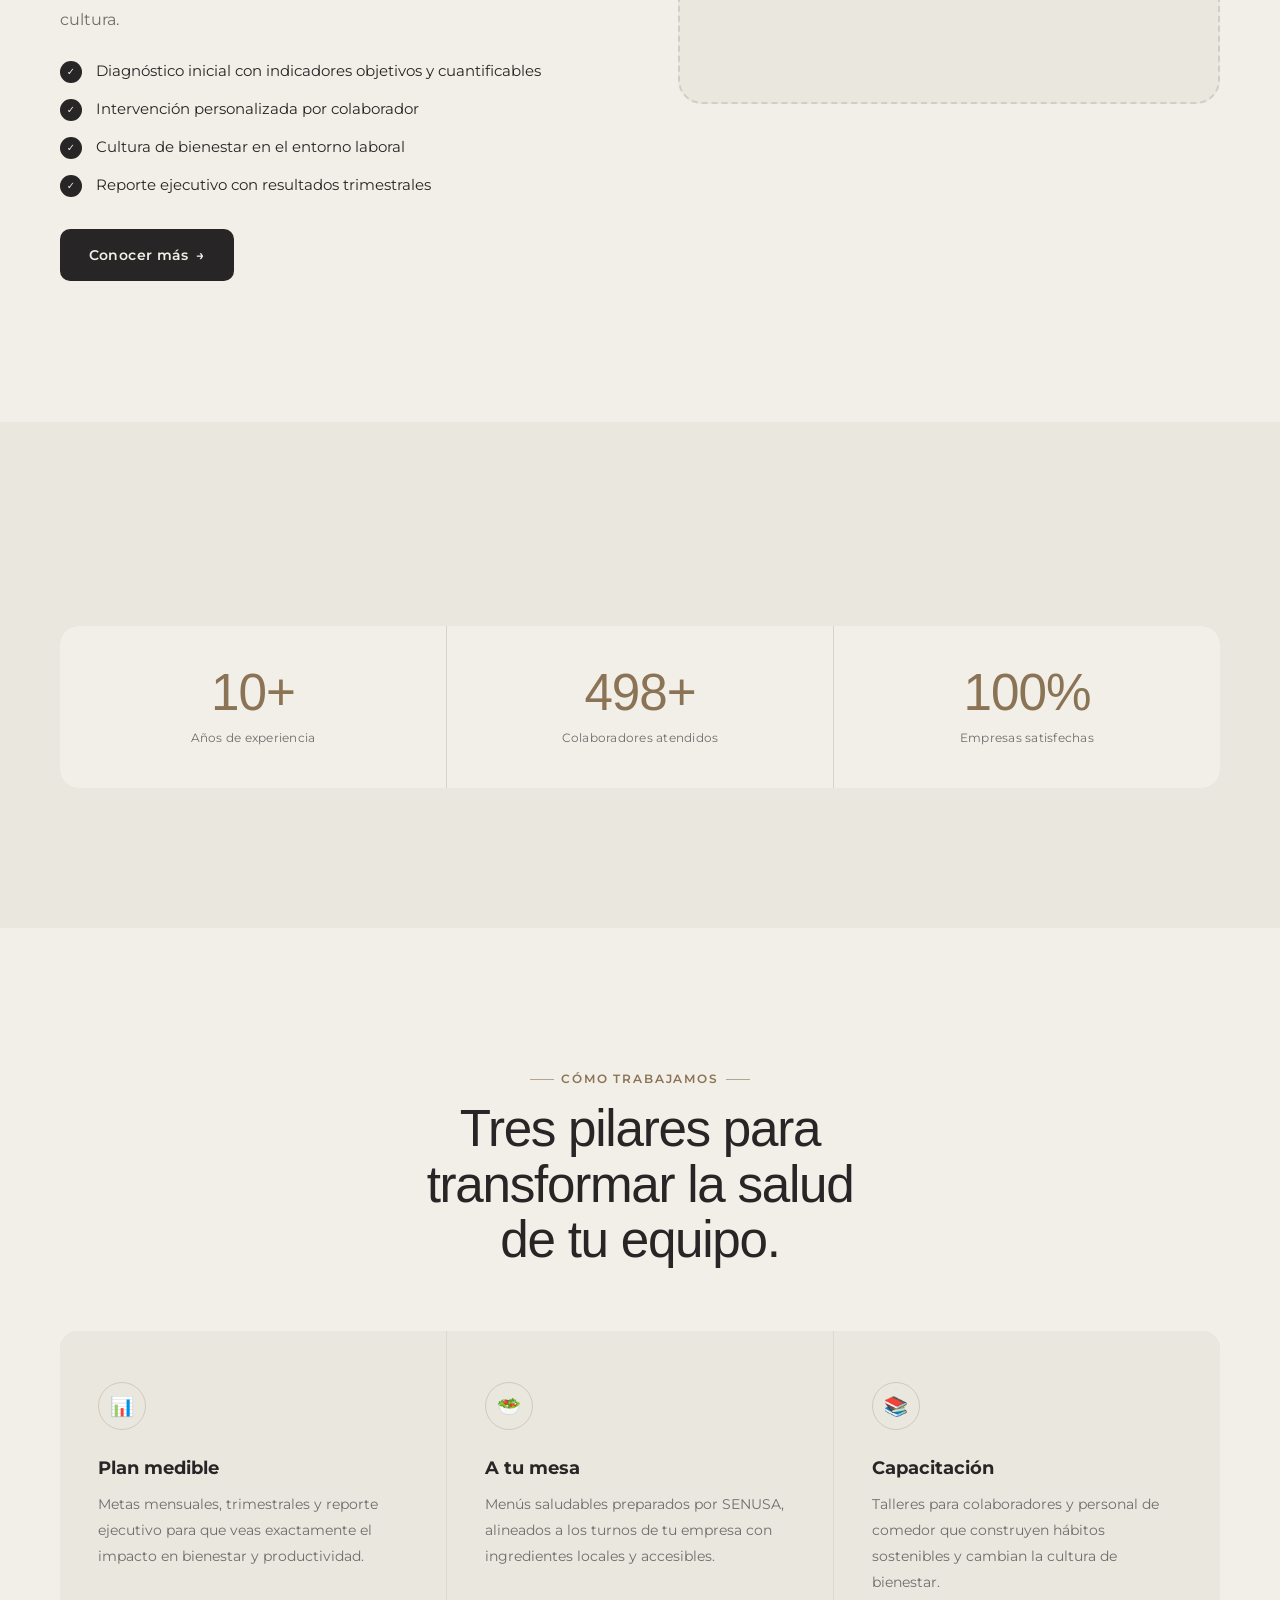
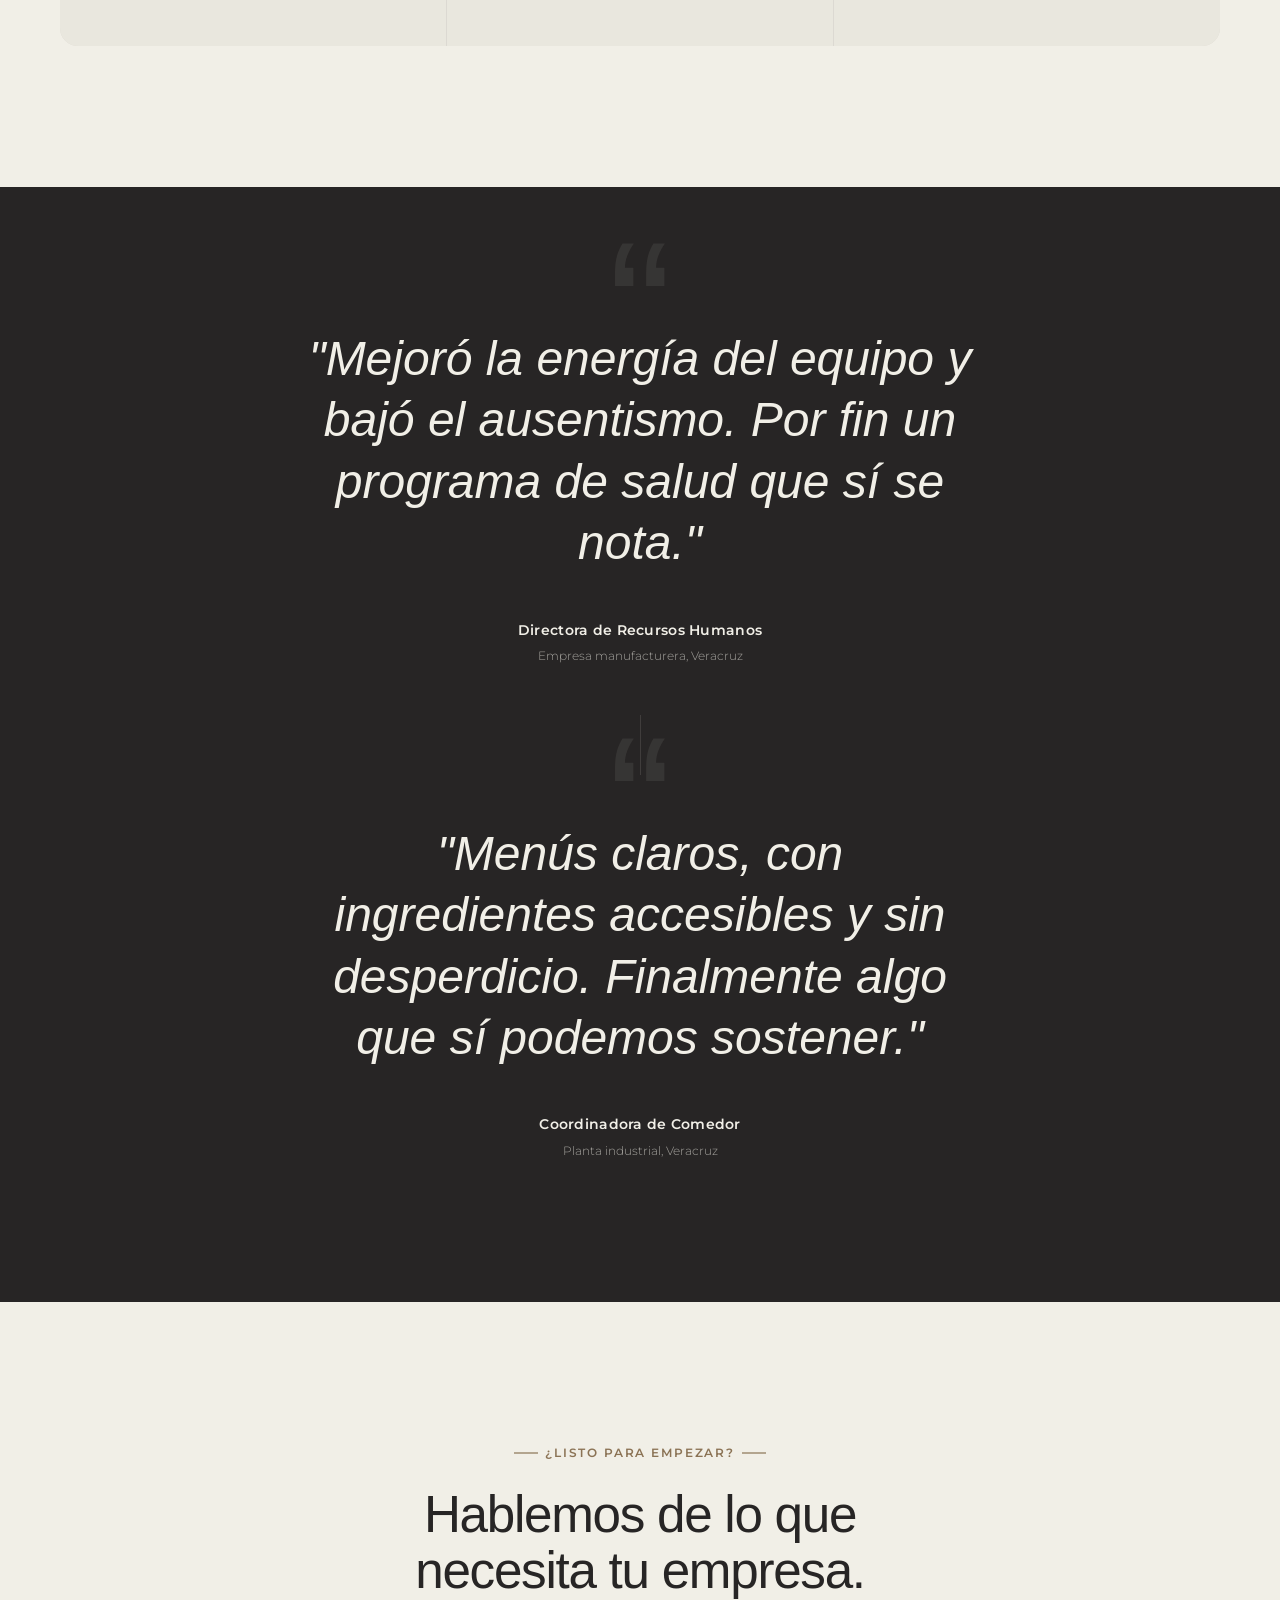
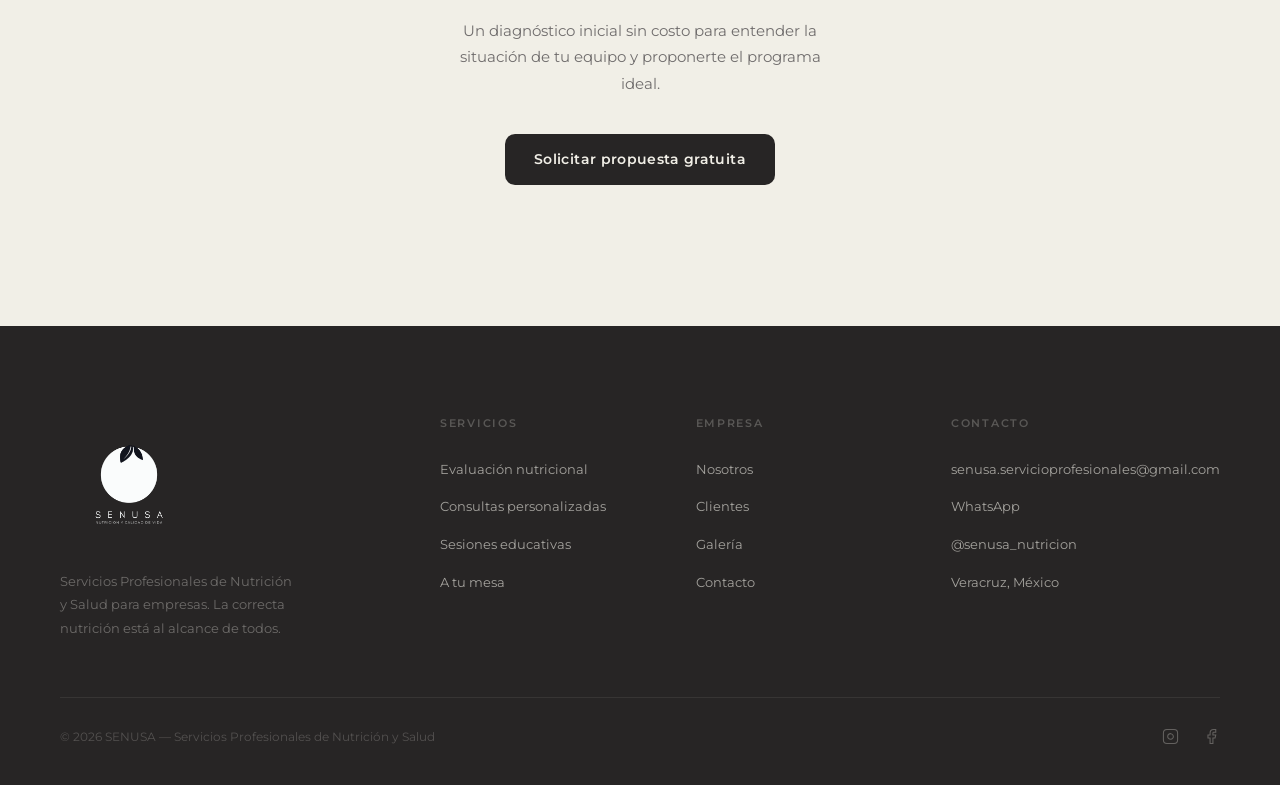
==== commit eee7253e: "Senusa 3.0 Premium: animaciones spring, SEO, accesibilidad y JSON-LD" ====
--- a/index.html
+++ b/index.html
@@ -1,23 +1,66 @@
 <!DOCTYPE html>
-<html lang="es">
+<html lang="es-MX">
 <head>
   <meta charset="UTF-8">
   <meta name="viewport" content="width=device-width, initial-scale=1.0">
   <title>SENUSA — Nutrición y Calidad de Vida</title>
   <meta name="description" content="Nutrición basada en evidencia para empresas que cuidan a sus colaboradores. No medimos el éxito en kilogramos, lo medimos en calidad de vida, energía y productividad.">
+  <meta name="theme-color" content="#f1efe7">
+  <link rel="canonical" href="https://senusa.com.mx/">
+  <link rel="icon" type="image/png" href="img/logo-senusa.png">
+  <link rel="apple-touch-icon" href="img/logo-senusa.png">
+
+  <meta property="og:type" content="website">
+  <meta property="og:site_name" content="SENUSA">
+  <meta property="og:locale" content="es_MX">
+  <meta property="og:url" content="https://senusa.com.mx/">
+  <meta property="og:title" content="SENUSA — Nutrición y Calidad de Vida">
+  <meta property="og:description" content="Nutrición basada en evidencia para empresas que cuidan a sus colaboradores.">
+  <meta property="og:image" content="https://senusa.com.mx/img/logo-senusa.png">
+  <meta name="twitter:card" content="summary_large_image">
+  <meta name="twitter:title" content="SENUSA — Nutrición y Calidad de Vida">
+  <meta name="twitter:description" content="Nutrición basada en evidencia para empresas que cuidan a sus colaboradores.">
+  <meta name="twitter:image" content="https://senusa.com.mx/img/logo-senusa.png">
+
   <link rel="preconnect" href="https://fonts.googleapis.com">
   <link rel="preconnect" href="https://fonts.gstatic.com" crossorigin>
   <link href="https://fonts.googleapis.com/css2?family=Montserrat:ital,wght@0,300;0,400;0,500;0,600;0,700;1,400&display=swap" rel="stylesheet">
   <link rel="stylesheet" href="https://fonts.cdnfonts.com/css/glacial-indifference">
   <link rel="stylesheet" href="css/senusa.css">
+
+  <script type="application/ld+json">
+  {
+    "@context": "https://schema.org",
+    "@type": "LocalBusiness",
+    "name": "SENUSA — Servicios Profesionales de Nutrición y Salud",
+    "description": "Nutrición basada en evidencia para empresas que cuidan a sus colaboradores.",
+    "url": "https://senusa.com.mx/",
+    "image": "https://senusa.com.mx/img/logo-senusa.png",
+    "logo": "https://senusa.com.mx/img/logo-senusa.png",
+    "email": "senusa.servicioprofesionales@gmail.com",
+    "telephone": "+52-229-301-2501",
+    "address": {
+      "@type": "PostalAddress",
+      "addressLocality": "Veracruz",
+      "addressRegion": "Veracruz",
+      "addressCountry": "MX"
+    },
+    "areaServed": "MX",
+    "sameAs": [
+      "https://instagram.com/senusa_nutricion",
+      "https://wa.me/522293012501"
+    ]
+  }
+  </script>
 </head>
 <body>
+
+  <a class="skip-link" href="#main">Saltar al contenido</a>
 
   <nav class="site-nav" id="site-nav">
     <div class="nav-inner">
       <a href="index.html" class="logo">
         <img src="img/logo-senusa.png" alt="SENUSA" width="126" height="126" style="object-fit:contain">
-        
       </a>
       <ul class="nav-links">
         <li><a href="servicios.html">Servicios</a></li>
@@ -44,7 +87,7 @@
     <a href="contacto.html" class="btn btn-dark" style="margin-top:1rem">Solicitar propuesta</a>
   </div>
 
-  <main>
+  <main id="main">
 
     <!-- ── HERO ───────────────────────────────────────────── -->
     <section class="hero">
@@ -70,32 +113,32 @@
           <p style="margin-top:.6rem">Múltiples servicios pensados exactamente para tus colaboradores.</p>
         </div>
         <div class="svc-grid">
-          <div class="svc-card fu d1">
+          <div class="svc-card fu">
             <span class="svc-num">01</span>
             <h3>Evaluación del estado de nutrición y calidad de vida</h3>
             <p>Indicadores antropométricos, alimentarios, clínico-nutricios, sueño y calidad de vida.</p>
           </div>
-          <div class="svc-card fu d2">
+          <div class="svc-card fu">
             <span class="svc-num">02</span>
             <h3>Consultas personalizadas</h3>
             <p>Evaluación individual, diagnóstico del estado de nutrición, consejería nutriológica y de calidad de vida, planes de alimentación individualizados y monitoreo.</p>
           </div>
-          <div class="svc-card fu d3">
+          <div class="svc-card fu">
             <span class="svc-num">03</span>
             <h3>Sesiones educativas grupales</h3>
             <p>Pláticas y talleres para colaboradores y/o para el personal encargado de comedores.</p>
           </div>
-          <div class="svc-card fu d1">
+          <div class="svc-card fu">
             <span class="svc-num">04</span>
             <h3>Diseño y cálculo de menús saludables</h3>
             <p>Opciones de desayunos, comidas, cenas y refrigerios con ingredientes locales, accesibles y aceptados culturalmente.</p>
           </div>
-          <div class="svc-card fu d2">
+          <div class="svc-card fu">
             <span class="svc-num">05</span>
             <h3>Ferias de la salud</h3>
             <p>Participación en ferias de la salud empresariales con evaluaciones, actividades y orientación nutriológica.</p>
           </div>
-          <div class="svc-card fu d3">
+          <div class="svc-card fu">
             <span class="svc-num">06</span>
             <h3>Servicio de alimentación — A tu mesa</h3>
             <p>SENUSA prepara y entrega alimentos saludables alineados a los turnos de tu empresa con ingredientes accesibles.</p>
@@ -122,7 +165,7 @@
               <li>Cultura de bienestar en el entorno laboral</li>
               <li>Reporte ejecutivo con resultados trimestrales</li>
             </ul>
-            <a href="nosotros.html" class="btn btn-dark">Conocer más →</a>
+            <a href="nosotros.html" class="btn btn-dark btn-arrow">Conocer más</a>
           </div>
           <div class="split-img fu d2">
             <div class="ph ph-med">
@@ -134,25 +177,45 @@
       </div>
     </section>
 
+    <!-- ── STATS (nuevo) ───────────────────────────────────── -->
+    <section class="alt">
+      <div class="wrap">
+        <div class="stats-row">
+          <div class="stat fu">
+            <div class="stat-number" data-count="10" data-suffix="+">0</div>
+            <div class="stat-label">Años de experiencia</div>
+          </div>
+          <div class="stat fu">
+            <div class="stat-number" data-count="500" data-suffix="+">0</div>
+            <div class="stat-label">Colaboradores atendidos</div>
+          </div>
+          <div class="stat fu">
+            <div class="stat-number" data-count="100" data-suffix="%">0</div>
+            <div class="stat-label">Empresas satisfechas</div>
+          </div>
+        </div>
+      </div>
+    </section>
+
     <!-- ── TRES PILARES ────────────────────────────────────── -->
-    <section class="alt">
+    <section>
       <div class="wrap">
         <div style="text-align:center;margin-bottom:clamp(2.5rem,5vw,4rem)" class="fu">
           <div class="eyebrow center">Cómo trabajamos</div>
           <h2 style="margin-top:.75rem;max-width:480px;margin-left:auto;margin-right:auto">Tres pilares para transformar la salud de tu equipo.</h2>
         </div>
         <div class="pillars-grid">
-          <div class="pillar fu d1">
+          <div class="pillar fu">
             <div class="pillar-icon">📊</div>
             <h3>Plan medible</h3>
             <p>Metas mensuales, trimestrales y reporte ejecutivo para que veas exactamente el impacto en bienestar y productividad.</p>
           </div>
-          <div class="pillar fu d2">
+          <div class="pillar fu">
             <div class="pillar-icon">🥗</div>
             <h3>A tu mesa</h3>
             <p>Menús saludables preparados por SENUSA, alineados a los turnos de tu empresa con ingredientes locales y accesibles.</p>
           </div>
-          <div class="pillar fu d3">
+          <div class="pillar fu">
             <div class="pillar-icon">📚</div>
             <h3>Capacitación</h3>
             <p>Talleres para colaboradores y personal de comedor que construyen hábitos sostenibles y cambian la cultura de bienestar.</p>
@@ -196,7 +259,6 @@
         <div class="footer-brand">
           <div class="logo">
             <img src="img/logo-senusa.png" alt="SENUSA" width="114" height="114" style="object-fit:contain">
-            
           </div>
           <p>Servicios Profesionales de Nutrición y Salud para empresas. La correcta nutrición está al alcance de todos.</p>
         </div>
@@ -246,14 +308,6 @@
     <svg width="26" height="26" viewBox="0 0 32 32" fill="white"><path d="M16 3C9.37 3 4 8.37 4 15c0 2.61.85 5.03 2.29 7.01L4.5 28l6.18-1.76A12.92 12.92 0 0 0 16 27c6.63 0 12-5.37 12-12S22.63 3 16 3Zm6.42 17.13c-.27.76-1.57 1.44-2.15 1.53-.55.08-1.25.12-2.02-.13-.47-.15-1.07-.35-1.83-.69-3.22-1.39-5.32-4.6-5.48-4.81-.16-.22-1.3-1.73-1.3-3.3 0-1.57.82-2.34 1.12-2.66.29-.32.63-.4.84-.4.21 0 .42.002.6.01.19.01.45-.07.7.54.27.63.91 2.21.99 2.37.08.16.13.35.03.56-.1.21-.15.34-.3.52-.15.18-.32.4-.45.54-.15.15-.3.32-.13.63.17.31.76 1.26 1.64 2.04 1.13 1.01 2.08 1.32 2.39 1.47.31.15.49.13.67-.08.18-.21.77-.9.97-1.21.2-.31.4-.26.67-.16.27.1 1.72.81 2.01.96.3.15.5.22.57.35.07.12.07.7-.2 1.46Z"/></svg>
   </a>
 
-  <script>
-    const nav=document.getElementById('site-nav');
-    window.addEventListener('scroll',()=>nav.classList.toggle('scrolled',scrollY>24),{passive:true});
-    const ham=document.getElementById('ham'),mob=document.getElementById('mob'),mc=document.getElementById('mob-close');
-    ham.addEventListener('click',()=>{mob.classList.add('open');document.body.style.overflow='hidden'});
-    mc.addEventListener('click',()=>{mob.classList.remove('open');document.body.style.overflow=''});
-    mob.querySelectorAll('a').forEach(a=>a.addEventListener('click',()=>{mob.classList.remove('open');document.body.style.overflow=''}));
-    if('IntersectionObserver' in window){const obs=new IntersectionObserver(es=>es.forEach(e=>{if(e.isIntersecting){e.target.classList.add('on');obs.unobserve(e.target);}}),{threshold:.08,rootMargin:'0px 0px -28px 0px'});document.querySelectorAll('.fu').forEach(el=>obs.observe(el));}else{document.querySelectorAll('.fu').forEach(el=>el.classList.add('on'));}
-  </script>
+  <script src="js/senusa.js"></script>
 </body>
 </html>
--- a/css/senusa.css
+++ b/css/senusa.css
@@ -1,25 +1,75 @@
 /* ================================================================
-   SENUSA 2.0 — Estilos globales
+   SENUSA 3.0 — Estilos globales · Nivel Premium
+   ----------------------------------------------------------------
+   Mejoras aplicadas:
+   • Sistema de animaciones spring-based (inspirado en Emil Kowalski)
+   • Micro-interacciones en botones, cards y nav
+   • Jerarquía tipográfica refinada con mejor ritmo vertical
+   • Sistema de sombras por capas para profundidad visual
+   • Cards con hover 3D sutil
+   • Testimonios con diseño editorial
+   • Footer premium con separadores visuales
+   • Galería con efecto reveal + overlay
+   • prefers-reduced-motion respetado globalmente
+   ----------------------------------------------------------------
    Paleta: bg #f1efe7 · alt #e9e7de · dark #272525 · muted #706d6d
+   Accent cálido: #8b7355 (nuevo — tierra/café premium)
    Tipografía: Glacial Indifference (títulos) + Montserrat (cuerpo)
 ================================================================ */
 
 /* ── Variables ────────────────────────────────────────────── */
 :root {
+  /* Colores base */
   --bg:       #f1efe7;
   --bg-alt:   #e9e7de;
   --dark:     #272525;
   --light:    #f1efe7;
   --muted:    #706d6d;
-  --border:   rgba(39,37,37,.13);
+  --accent:   #8b7355;          /* Nuevo — acento cálido tierra */
+  --border:   rgba(39,37,37,.10);
+
+  /* Tipografía */
   --head:     'Glacial Indifference', 'Jost', sans-serif;
   --body:     'Montserrat', system-ui, sans-serif;
-  --r:        8px;
-  --r-lg:     16px;
+
+  /* Radios */
+  --r:        10px;
+  --r-lg:     18px;
+  --r-xl:     24px;
+
+  /* Layout */
   --nav-h:    80px;
   --max:      1240px;
-  --ease:     cubic-bezier(.4,0,.2,1);
-  --t:        .26s;
+
+  /* ── Animaciones spring-based (Emil Kowalski style) ───── */
+  /* Spring suave: rebote natural, no robótico */
+  --spring:       cubic-bezier(.22,1.2,.36,1);
+  /* Spring más contenido para hovers */
+  --spring-hover: cubic-bezier(.34,1.56,.64,1);
+  /* Ease out elegante para entradas */
+  --ease-out:     cubic-bezier(.16,1,.3,1);
+  /* Ease estándar para transiciones sutiles */
+  --ease:         cubic-bezier(.4,0,.2,1);
+
+  /* Duraciones — las animaciones premium son ligeramente más lentas */
+  --t-fast:   .18s;
+  --t:        .3s;
+  --t-slow:   .5s;
+  --t-enter:  .7s;
+
+  /* ── Sistema de sombras por capas ─────────────────────── */
+  /* Reposo: shadow sutil, apenas perceptible */
+  --shadow-sm:  0 1px 2px rgba(39,37,37,.04),
+                0 2px 4px rgba(39,37,37,.03);
+  /* Hover: elevación media, profundidad clara */
+  --shadow-md:  0 4px 6px rgba(39,37,37,.04),
+                0 10px 24px rgba(39,37,37,.06);
+  /* Elevado: para modales, overlays */
+  --shadow-lg:  0 8px 16px rgba(39,37,37,.05),
+                0 20px 48px rgba(39,37,37,.08);
+  /* Sombra suave para cards oscuras */
+  --shadow-dark: 0 4px 12px rgba(0,0,0,.2),
+                 0 12px 32px rgba(0,0,0,.12);
 }
 
 /* ── Reset ────────────────────────────────────────────────── */
@@ -32,6 +82,7 @@
   font-size: 1rem;
   line-height: 1.75;
   -webkit-font-smoothing: antialiased;
+  -moz-osx-font-smoothing: grayscale;
   overflow-x: hidden;
 }
 img    { display: block; max-width: 100%; }
@@ -39,73 +90,126 @@
 ul     { list-style: none; }
 button { cursor: pointer; border: none; background: none; font: inherit; }
 
-/* ── Tipografía ───────────────────────────────────────────── */
+/* ── Tipografía (jerarquía refinada) ──────────────────────── */
 h1, h2, h3, h4 {
   font-family: var(--head);
   font-weight: 400;
-  line-height: 1.1;
-  letter-spacing: -.02em;
-}
-h1 { font-size: clamp(3rem, 6.5vw, 5.5rem); }
+  line-height: 1.08;
+  letter-spacing: -.025em;
+}
+/* h1 ligeramente más grande para impacto en hero */
+h1 { font-size: clamp(3.2rem, 6.5vw, 5.8rem); }
 h2 { font-size: clamp(2.2rem, 4vw, 3.4rem); }
-h3 { font-size: 1.1rem; font-weight: 700; font-family: var(--body); letter-spacing: 0; }
-
+h3 { font-size: 1.1rem; font-weight: 700; font-family: var(--body); letter-spacing: 0; line-height: 1.35; }
+
+/* Eyebrow — ahora con línea decorativa en lugar de estrellas para look premium */
 .eyebrow {
   display: flex;
   align-items: center;
-  gap: .5em;
+  gap: .65em;
   font-size: .72rem;
   font-weight: 600;
-  letter-spacing: .14em;
+  letter-spacing: .16em;
   text-transform: uppercase;
-  color: var(--muted);
-}
-.eyebrow::before { content: "✦"; opacity: .5; font-size: .65em; }
+  color: var(--accent);          /* Cambiado a accent para diferenciación */
+}
+.eyebrow::before {
+  content: '';
+  width: 24px;
+  height: 1.5px;
+  background: var(--accent);
+  opacity: .6;
+  flex-shrink: 0;
+}
+.eyebrow::after {
+  content: '';
+  width: 24px;
+  height: 1.5px;
+  background: var(--accent);
+  opacity: .6;
+  flex-shrink: 0;
+}
 .eyebrow.center  { justify-content: center; }
 
 /* ── Layout ───────────────────────────────────────────────── */
 .wrap        { max-width: var(--max);  margin: 0 auto; padding: 0 clamp(1.25rem,4vw,2.5rem); }
 .wrap-narrow { max-width: 760px;       margin: 0 auto; padding: 0 clamp(1.25rem,4vw,2.5rem); }
 
-section       { padding: clamp(5rem,10vw,9rem) 0; }
+/* Sections con más ritmo vertical */
+section       { padding: clamp(5.5rem,11vw,10rem) 0; }
 section.alt   { background: var(--bg-alt); }
 section.dark  { background: var(--dark); color: var(--light); }
 
-/* ── Botones ──────────────────────────────────────────────── */
+/* ── Botones (micro-interacciones premium) ────────────────── */
 .btn {
   display: inline-flex;
   align-items: center;
-  gap: .5em;
-  padding: .8rem 1.7rem;
+  gap: .55em;
+  padding: .85rem 1.8rem;
   border-radius: var(--r);
   font-size: .875rem;
   font-weight: 600;
-  letter-spacing: .02em;
-  transition: background var(--t) var(--ease), transform var(--t) var(--ease), box-shadow var(--t) var(--ease);
-}
+  letter-spacing: .025em;
+  position: relative;
+  overflow: hidden;
+  transition:
+    background var(--t) var(--ease),
+    transform var(--t) var(--spring-hover),
+    box-shadow var(--t) var(--ease);
+}
+/* Efecto de brillo sutil al hover — capa pseudo-element */
+.btn::before {
+  content: '';
+  position: absolute;
+  inset: 0;
+  background: linear-gradient(105deg, transparent 40%, rgba(255,255,255,.12) 50%, transparent 60%);
+  transform: translateX(-100%);
+  transition: transform .5s var(--ease);
+}
+.btn:hover::before { transform: translateX(100%); }
+
 .btn-dark {
   background: var(--dark);
   color: var(--light);
 }
 .btn-dark:hover {
   background: #3a3737;
-  transform: translateY(-2px);
-  box-shadow: 0 6px 20px rgba(39,37,37,.18);
-}
+  transform: translateY(-3px);
+  box-shadow: var(--shadow-md);
+}
+.btn-dark:active {
+  transform: translateY(-1px);
+  box-shadow: var(--shadow-sm);
+}
+
 .btn-light {
   background: var(--light);
   color: var(--dark);
 }
 .btn-light:hover {
-  background: #e4e2da;
-  transform: translateY(-2px);
+  background: #e8e6dd;
+  transform: translateY(-3px);
+  box-shadow: var(--shadow-md);
+}
+.btn-light:active {
+  transform: translateY(-1px);
+}
+
+/* Flecha animada en botones que terminan con → */
+.btn-arrow::after {
+  content: '\2192';
+  display: inline-block;
+  transition: transform var(--t) var(--spring-hover);
+}
+.btn-arrow:hover::after {
+  transform: translateX(4px);
 }
 
 /* ── Placeholder imagen ───────────────────────────────────── */
 .ph {
   background: var(--bg-alt);
-  border: 2px dashed rgba(39,37,37,.15);
-  border-radius: var(--r-lg);
+  border: 2px dashed rgba(39,37,37,.12);
+  border-radius: var(--r-xl);
   display: flex;
   flex-direction: column;
   align-items: center;
@@ -115,25 +219,33 @@
   font-size: .82rem;
   text-align: center;
   padding: 2rem;
-}
+  transition: border-color var(--t) var(--ease);
+}
+.ph:hover { border-color: rgba(39,37,37,.22); }
 .ph svg      { opacity: .3; }
 .ph-hero     { min-height: clamp(260px,35vw,460px); max-width: 900px; margin: 0 auto; }
 .ph-med      { min-height: clamp(240px,30vw,380px); }
 .ph-sm       { min-height: 200px; }
 
-/* ── Navegación ───────────────────────────────────────────── */
+/* ── Navegación (mejorada con transiciones spring) ────────── */
 .site-nav {
   position: fixed;
   top: 0; left: 0; right: 0;
   z-index: 200;
   height: var(--nav-h);
-  background: rgba(241,239,231,.9);
-  backdrop-filter: blur(16px);
-  -webkit-backdrop-filter: blur(16px);
+  background: rgba(241,239,231,.92);
+  backdrop-filter: blur(20px) saturate(1.4);
+  -webkit-backdrop-filter: blur(20px) saturate(1.4);
   border-bottom: 1px solid transparent;
-  transition: border-color var(--t) var(--ease);
-}
-.site-nav.scrolled { border-bottom-color: var(--border); }
+  transition: border-color var(--t) var(--ease),
+              background var(--t) var(--ease),
+              box-shadow var(--t) var(--ease);
+}
+/* Al hacer scroll: borde + sombra sutil para profundidad */
+.site-nav.scrolled {
+  border-bottom-color: var(--border);
+  box-shadow: 0 1px 8px rgba(39,37,37,.04);
+}
 
 .nav-inner {
   max-width: var(--max);
@@ -169,17 +281,29 @@
   letter-spacing: .03em;
   position: relative;
   white-space: nowrap;
-}
+  transition: color var(--t-fast) var(--ease);
+}
+/* Underline animado con spring easing */
 .nav-links a::after {
   content: '';
   position: absolute;
-  bottom: -3px; left: 0;
-  width: 0; height: 1.5px;
-  background: var(--dark);
-  transition: width var(--t) var(--ease);
+  bottom: -4px; left: 0;
+  width: 0; height: 2px;
+  background: var(--accent);
+  border-radius: 1px;
+  transition: width var(--t) var(--spring);
 }
 .nav-links a:hover::after,
 .nav-links a.active::after { width: 100%; }
+.nav-links a:hover { color: var(--accent); }
+.nav-links a.active { color: var(--accent); }
+
+/* CTA del nav con hover especial */
+.nav-cta {
+  transition: background var(--t-fast) var(--ease),
+              transform var(--t) var(--spring-hover),
+              box-shadow var(--t) var(--ease) !important;
+}
 
 .hamburger {
   display: none;
@@ -191,10 +315,15 @@
   display: block;
   width: 22px; height: 1.5px;
   background: var(--dark);
-  transition: var(--t) var(--ease);
-}
-
-/* Menú mobile */
+  transition: transform var(--t) var(--spring), opacity var(--t-fast);
+  transform-origin: center;
+}
+/* Animación hamburger → X */
+.hamburger.active span:nth-child(1) { transform: translateY(6.5px) rotate(45deg); }
+.hamburger.active span:nth-child(2) { opacity: 0; }
+.hamburger.active span:nth-child(3) { transform: translateY(-6.5px) rotate(-45deg); }
+
+/* Menú mobile — con transición de entrada suave */
 .mob-overlay {
   display: none;
   position: fixed;
@@ -205,30 +334,62 @@
   align-items: center;
   justify-content: center;
   gap: 2.5rem;
-}
-.mob-overlay.open { display: flex; }
+  opacity: 0;
+  transition: opacity var(--t-slow) var(--ease-out);
+}
+.mob-overlay.open {
+  display: flex;
+  opacity: 1;
+}
 .mob-overlay a {
   font-family: var(--head);
   font-size: clamp(1.8rem,5vw,2.3rem);
-}
+  opacity: 0;
+  transform: translateY(12px);
+}
+/* Stagger de entrada para links del menú mobile */
+.mob-overlay.open a {
+  animation: mob-link-in var(--t-enter) var(--spring) forwards;
+}
+.mob-overlay.open a:nth-child(1) { animation-delay: .05s; }
+.mob-overlay.open a:nth-child(2) { animation-delay: .1s; }
+.mob-overlay.open a:nth-child(3) { animation-delay: .15s; }
+.mob-overlay.open a:nth-child(4) { animation-delay: .2s; }
+.mob-overlay.open a:nth-child(5) { animation-delay: .25s; }
+.mob-overlay.open a:nth-child(6) { animation-delay: .3s; }
+.mob-overlay.open a:nth-child(7) { animation-delay: .35s; }
+.mob-overlay.open a:nth-child(8) { animation-delay: .4s; }
+
+@keyframes mob-link-in {
+  to { opacity: 1; transform: none; }
+}
+
 .mob-close {
   position: absolute;
   top: 1.4rem; right: 1.6rem;
   background: none;
   border: none;
   cursor: pointer;
-}
+  transition: transform var(--t) var(--spring-hover);
+}
+.mob-close:hover { transform: rotate(90deg); }
 
 /* ── Hero ─────────────────────────────────────────────────── */
 .hero {
-  padding-top: calc(var(--nav-h) + clamp(4rem,7vw,6rem));
-  padding-bottom: clamp(4rem,7vw,6rem);
+  padding-top: calc(var(--nav-h) + clamp(4.5rem,8vw,7rem));
+  padding-bottom: clamp(4.5rem,8vw,7rem);
   text-align: center;
 }
-.hero .eyebrow  { justify-content: center; margin-bottom: 2rem; }
-.hero h1        { max-width: 920px; margin: 0 auto 1.5rem; }
-.hero .sub      { max-width: 580px; margin: 0 auto 3rem; color: var(--muted); font-size: 1.12rem; line-height: 1.8; }
-.hero-img       { margin-top: clamp(3rem,6vw,5rem); }
+.hero .eyebrow  { justify-content: center; margin-bottom: 2.25rem; }
+.hero h1        { max-width: 920px; margin: 0 auto 1.75rem; }
+.hero .sub      {
+  max-width: 560px;
+  margin: 0 auto 3.25rem;
+  color: var(--muted);
+  font-size: 1.12rem;
+  line-height: 1.85;
+}
+.hero-img       { margin-top: clamp(3.5rem,7vw,5.5rem); }
 
 /* Hero de páginas internas */
 .page-hero {
@@ -236,23 +397,50 @@
   padding-bottom: clamp(4rem,6vw,5.5rem);
   text-align: center;
 }
-.page-hero .eyebrow { justify-content: center; margin-bottom: 1.25rem; }
-.page-hero h1       { max-width: 720px; margin: 0 auto 1.25rem; }
-.page-hero .sub     { max-width: 540px; margin: 0 auto; color: var(--muted); font-size: 1.05rem; line-height: 1.8; }
-
-/* ── Grid servicios ───────────────────────────────────────── */
+.page-hero .eyebrow { justify-content: center; margin-bottom: 1.5rem; }
+.page-hero h1       { max-width: 720px; margin: 0 auto 1.5rem; }
+.page-hero .sub     { max-width: 540px; margin: 0 auto; color: var(--muted); font-size: 1.05rem; line-height: 1.85; }
+
+/* ── Grid servicios (cards con efecto hover premium) ──────── */
 .svc-header { text-align: center; margin-bottom: clamp(2.5rem,5vw,4rem); }
-.svc-header .eyebrow { justify-content: center; margin-bottom: .6rem; }
+.svc-header .eyebrow { justify-content: center; margin-bottom: .75rem; }
 .svc-header p { color: var(--muted); max-width: 440px; margin: 0 auto; font-size: .95rem; }
 
 .svc-grid {
   display: grid;
   grid-template-columns: repeat(3,1fr);
-  gap: clamp(1.5rem,4vw,3rem) clamp(2rem,5vw,4rem);
-}
-.svc-card  { border-top: 1.5px solid var(--border); padding-top: 1.75rem; }
-.svc-num   { font-size: .72rem; font-weight: 600; letter-spacing: .14em; color: var(--muted); margin-bottom: .9rem; display: block; }
-.svc-card h3 { margin-bottom: .6rem; line-height: 1.35; font-size: 1.05rem; }
+  gap: clamp(1.25rem,3vw,1.75rem);
+}
+
+/* Cards de servicio — ahora con fondo, sombra y hover con elevación */
+.svc-card {
+  background: var(--bg);
+  border: 1px solid var(--border);
+  border-radius: var(--r-lg);
+  padding: clamp(1.5rem,3vw,2.25rem);
+  transition:
+    transform var(--t) var(--spring-hover),
+    box-shadow var(--t) var(--ease),
+    border-color var(--t) var(--ease);
+  /* Efecto 3D sutil */
+  will-change: transform;
+}
+.svc-card:hover {
+  transform: translateY(-6px);
+  box-shadow: var(--shadow-md);
+  border-color: rgba(139,115,85,.2);
+}
+.alt .svc-card { background: var(--bg); }
+
+.svc-num {
+  font-size: .68rem;
+  font-weight: 700;
+  letter-spacing: .16em;
+  color: var(--accent);
+  margin-bottom: 1rem;
+  display: block;
+}
+.svc-card h3 { margin-bottom: .65rem; line-height: 1.35; font-size: 1.05rem; }
 .svc-card p  { font-size: .93rem; color: var(--muted); line-height: 1.85; }
 
 /* ── Split (2 columnas texto+imagen) ─────────────────────── */
@@ -264,24 +452,24 @@
 }
 .split.rev .split-img { order: -1; }
 
-.split-content .eyebrow  { margin-bottom: 1.25rem; }
-.split-content h2        { margin-bottom: 1.25rem; }
-.split-content p         { color: var(--muted); font-size: 1rem; margin-bottom: .95rem; line-height: 1.85; }
-.split-content .btn      { margin-top: 1.75rem; }
-
-/* ── Checklist ────────────────────────────────────────────── */
-.checklist { display: flex; flex-direction: column; gap: .75rem; margin-top: 1.4rem; }
+.split-content .eyebrow  { margin-bottom: 1.5rem; }
+.split-content h2        { margin-bottom: 1.5rem; }
+.split-content p         { color: var(--muted); font-size: 1rem; margin-bottom: 1rem; line-height: 1.85; }
+.split-content .btn      { margin-top: 2rem; }
+
+/* ── Checklist (con checkmark accent) ─────────────────────── */
+.checklist { display: flex; flex-direction: column; gap: .85rem; margin-top: 1.5rem; }
 .checklist li {
   display: flex;
   align-items: flex-start;
-  gap: .8rem;
+  gap: .85rem;
   font-size: .95rem;
   line-height: 1.6;
 }
 .checklist li::before {
-  content: "✓";
+  content: "\2713";
   flex-shrink: 0;
-  width: 20px; height: 20px;
+  width: 22px; height: 22px;
   border-radius: 50%;
   background: var(--dark);
   color: var(--light);
@@ -289,82 +477,147 @@
   display: flex;
   align-items: center;
   justify-content: center;
-  margin-top: 1px;
+  margin-top: 2px;
+  transition: background var(--t) var(--ease), transform var(--t) var(--spring-hover);
+}
+/* Hover sutil en cada check */
+.checklist li:hover::before {
+  background: var(--accent);
+  transform: scale(1.1);
 }
 .dark .checklist li::before {
   background: var(--light);
   color: var(--dark);
 }
 
-/* ── Método 4 pasos ───────────────────────────────────────── */
+/* ── Método 4 pasos (con hover y número accent) ──────────── */
 .method-grid {
   display: grid;
   grid-template-columns: repeat(4,1fr);
-  gap: 2px;
+  gap: 1px;
   background: var(--border);
   margin-top: clamp(2.5rem,5vw,4rem);
-}
-.method-step { background: var(--bg); padding: 2.25rem 1.75rem; }
-.step-n { font-size: .68rem; font-weight: 600; letter-spacing: .14em; text-transform: uppercase; color: var(--muted); display: block; margin-bottom: .9rem; }
-.method-step h3 { margin-bottom: .45rem; font-size: .95rem; font-weight: 700; font-family: var(--body); }
-.method-step p  { font-size: .85rem; color: var(--muted); line-height: 1.75; }
-
-/* ── Pilares ──────────────────────────────────────────────── */
+  border-radius: var(--r-lg);
+  overflow: hidden;
+}
+.method-step {
+  background: var(--bg);
+  padding: 2.5rem 2rem;
+  transition: background var(--t) var(--ease);
+}
+.method-step:hover { background: #eeece4; }
+
+.step-n {
+  font-size: .68rem;
+  font-weight: 700;
+  letter-spacing: .16em;
+  text-transform: uppercase;
+  color: var(--accent);
+  display: block;
+  margin-bottom: 1rem;
+}
+.method-step h3 { margin-bottom: .5rem; font-size: .95rem; font-weight: 700; font-family: var(--body); }
+.method-step p  { font-size: .85rem; color: var(--muted); line-height: 1.8; }
+
+/* ── Pilares (con hover y icono animado) ──────────────────── */
 .pillars-grid {
   display: grid;
   grid-template-columns: repeat(3,1fr);
-  gap: 2px;
+  gap: 1px;
   background: var(--border);
+  border-radius: var(--r-lg);
+  overflow: hidden;
 }
 .pillar {
   background: var(--bg-alt);
   padding: clamp(2rem,4vw,3.5rem) clamp(1.5rem,3vw,2.5rem);
-}
+  transition: background var(--t) var(--ease);
+}
+.pillar:hover { background: #e5e3da; }
+
 .pillar-icon {
-  width: 44px; height: 44px;
+  width: 48px; height: 48px;
   border-radius: 50%;
-  border: 1.5px solid var(--border);
+  border: 1.5px solid rgba(139,115,85,.25);
   display: flex;
   align-items: center;
   justify-content: center;
-  font-size: 1.15rem;
-  margin-bottom: 1.4rem;
-}
-.pillar h3 { margin-bottom: .65rem; }
-.pillar p  { font-size: .88rem; color: var(--muted); line-height: 1.8; }
-
-/* ── Testimonial ──────────────────────────────────────────── */
+  font-size: 1.2rem;
+  margin-bottom: 1.6rem;
+  transition: transform var(--t) var(--spring-hover),
+              border-color var(--t) var(--ease);
+}
+.pillar:hover .pillar-icon {
+  transform: scale(1.08) rotate(-3deg);
+  border-color: var(--accent);
+}
+.pillar h3 { margin-bottom: .7rem; }
+.pillar p  { font-size: .88rem; color: var(--muted); line-height: 1.85; }
+
+/* ── Testimonial (diseño editorial premium) ───────────────── */
 .t-quote {
   font-family: var(--head);
-  font-size: clamp(2rem, 4vw, 3.2rem);
+  font-size: clamp(1.8rem, 3.8vw, 3rem);
   font-style: italic;
-  line-height: 1.25;
+  line-height: 1.28;
   text-align: center;
-  max-width: 820px;
-  margin: 0 auto 2.5rem;
-}
-.t-source { display: flex; flex-direction: column; align-items: center; gap: .15rem; }
-.t-name   { font-size: .88rem; font-weight: 600; }
-.t-role   { font-size: .76rem; color: rgba(241,239,231,.4); font-weight: 300; }
-.t-divider { width: 1px; height: 60px; background: rgba(241,239,231,.15); margin: 2.75rem auto; }
+  max-width: 780px;
+  margin: 0 auto 2.75rem;
+  position: relative;
+}
+/* Comillas decorativas grandes */
+.t-quote::before {
+  content: '\201C';
+  position: absolute;
+  top: -.6em;
+  left: 50%;
+  transform: translateX(-50%);
+  font-size: 4em;
+  font-style: normal;
+  color: rgba(241,239,231,.08);
+  line-height: 1;
+  pointer-events: none;
+}
+
+.t-source { display: flex; flex-direction: column; align-items: center; gap: .2rem; }
+.t-name   { font-size: .88rem; font-weight: 600; letter-spacing: .02em; }
+.t-role   { font-size: .76rem; color: rgba(241,239,231,.62); font-weight: 300; }
+
+/* Divider animado — crece desde el centro */
+.t-divider {
+  width: 1px;
+  height: 0;
+  background: rgba(241,239,231,.12);
+  margin: 3rem auto;
+  transition: height var(--t-enter) var(--ease-out);
+}
+.t-divider.on { height: 60px; }
 
 /* ── CTA section ──────────────────────────────────────────── */
 .cta-section { text-align: center; }
-.cta-section .eyebrow { justify-content: center; margin-bottom: 1.25rem; }
-.cta-section h2 { max-width: 520px; margin: 0 auto 1rem; }
-.cta-section p  { color: var(--muted); max-width: 400px; margin: 0 auto 2rem; font-size: .95rem; }
-
-/* ── Logos clientes ───────────────────────────────────────── */
+.cta-section .eyebrow { justify-content: center; margin-bottom: 1.5rem; }
+.cta-section h2 { max-width: 520px; margin: 0 auto 1.25rem; }
+.cta-section p  { color: var(--muted); max-width: 400px; margin: 0 auto 2.25rem; font-size: .95rem; }
+
+/* ── Logos clientes (con hover sutil) ─────────────────────── */
 .logo-ph {
   background: var(--bg);
-  border: 1.5px dashed var(--border);
+  border: 1.5px dashed rgba(39,37,37,.1);
   border-radius: var(--r);
-  height: 80px;
+  height: 88px;
   display: flex;
   align-items: center;
   justify-content: center;
   font-size: .78rem;
   color: var(--muted);
+  transition: border-color var(--t) var(--ease),
+              transform var(--t) var(--spring-hover),
+              box-shadow var(--t) var(--ease);
+}
+.logo-ph:hover {
+  border-color: rgba(139,115,85,.25);
+  transform: translateY(-2px);
+  box-shadow: var(--shadow-sm);
 }
 .logos-grid {
   display: grid;
@@ -372,18 +625,18 @@
   gap: 1.25rem;
 }
 
-/* ── Galería ──────────────────────────────────────────────── */
+/* ── Galería (hover reveal con overlay) ───────────────────── */
 .gal-grid {
   display: grid;
   grid-template-columns: repeat(3,1fr);
   gap: 1.25rem;
 }
 .gal-item {
-  border-radius: var(--r-lg);
+  border-radius: var(--r-xl);
   overflow: hidden;
   background: var(--bg-alt);
-  border: 2px dashed var(--border);
-  min-height: 240px;
+  border: 2px dashed rgba(39,37,37,.1);
+  min-height: 260px;
   display: flex;
   align-items: center;
   justify-content: center;
@@ -393,150 +646,277 @@
   font-size: .82rem;
   padding: 1.5rem;
   text-align: center;
-  transition: border-color var(--t) var(--ease);
-}
-.gal-item:hover { border-color: rgba(39,37,37,.3); }
+  position: relative;
+  transition:
+    border-color var(--t) var(--ease),
+    transform var(--t) var(--spring-hover),
+    box-shadow var(--t) var(--ease);
+}
+.gal-item:hover {
+  border-color: rgba(139,115,85,.2);
+  transform: translateY(-4px) scale(1.01);
+  box-shadow: var(--shadow-md);
+}
+/* Cuando se usen imágenes reales, agregar overlay en hover */
+.gal-item img {
+  width: 100%; height: 100%;
+  object-fit: cover;
+  transition: transform var(--t-slow) var(--ease);
+}
+.gal-item:hover img { transform: scale(1.04); }
 
 /* ── Misión / Visión ──────────────────────────────────────── */
 .mv-grid {
   display: grid;
   grid-template-columns: 1fr 1fr;
-  gap: 2px;
+  gap: 1px;
   background: var(--border);
-  margin-top: 3rem;
-}
-.mv-block { background: var(--bg-alt); padding: clamp(2rem,4vw,3rem); }
-.mv-block .eyebrow { margin-bottom: 1rem; }
-.mv-block h3 { margin-bottom: .75rem; font-family: var(--head); font-size: clamp(1.3rem,2vw,1.8rem); font-weight: 400; }
-.mv-block p  { font-size: .9rem; color: var(--muted); line-height: 1.8; }
-
-/* ── Formulario de contacto ───────────────────────────────── */
+  margin-top: 3.5rem;
+  border-radius: var(--r-lg);
+  overflow: hidden;
+}
+.mv-block {
+  background: var(--bg-alt);
+  padding: clamp(2.25rem,4.5vw,3.5rem);
+  transition: background var(--t) var(--ease);
+}
+.mv-block:hover { background: #e5e3da; }
+.mv-block .eyebrow { margin-bottom: 1.1rem; }
+.mv-block h3 {
+  margin-bottom: .85rem;
+  font-family: var(--head);
+  font-size: clamp(1.3rem,2vw,1.8rem);
+  font-weight: 400;
+}
+.mv-block p  { font-size: .9rem; color: var(--muted); line-height: 1.85; }
+
+/* ── Formulario de contacto (con focus states premium) ────── */
 .contact-grid {
   display: grid;
   grid-template-columns: 1fr 1fr;
   gap: clamp(2.5rem,6vw,6rem);
   align-items: start;
 }
-.c-info .eyebrow  { margin-bottom: 1.1rem; }
-.c-info h2        { margin-bottom: .85rem; }
-.c-info > p       { color: var(--muted); font-size: .95rem; margin-bottom: 2rem; }
-.c-details        { display: flex; flex-direction: column; gap: .8rem; }
-.c-item           { display: flex; align-items: center; gap: .75rem; font-size: .88rem; }
-.c-item svg       { opacity: .4; flex-shrink: 0; }
-
-.form { display: flex; flex-direction: column; gap: .9rem; }
-.form-row { display: grid; grid-template-columns: 1fr 1fr; gap: .9rem; }
-.form-group { display: flex; flex-direction: column; gap: .3rem; }
+.c-info .eyebrow  { margin-bottom: 1.25rem; }
+.c-info h2        { margin-bottom: 1rem; }
+.c-info > p       { color: var(--muted); font-size: .95rem; margin-bottom: 2.25rem; }
+.c-details        { display: flex; flex-direction: column; gap: .9rem; }
+.c-item           {
+  display: flex;
+  align-items: center;
+  gap: .8rem;
+  font-size: .88rem;
+  transition: transform var(--t-fast) var(--ease);
+}
+.c-item:hover { transform: translateX(3px); }
+.c-item svg       { opacity: .35; flex-shrink: 0; transition: opacity var(--t-fast); }
+.c-item:hover svg { opacity: .6; }
+
+.form { display: flex; flex-direction: column; gap: 1rem; }
+.form-row { display: grid; grid-template-columns: 1fr 1fr; gap: 1rem; }
+.form-group { display: flex; flex-direction: column; gap: .35rem; }
 .form-group label {
   font-size: .68rem;
   font-weight: 600;
   letter-spacing: .12em;
   text-transform: uppercase;
   color: var(--muted);
-}
+  transition: color var(--t-fast);
+}
+/* Label cambia de color cuando el input tiene focus */
+.form-group:focus-within label { color: var(--accent); }
+
 .form-group input,
 .form-group textarea,
 .form-group select {
   background: transparent;
   border: 1.5px solid var(--border);
   border-radius: var(--r);
-  padding: .75rem 1rem;
+  padding: .8rem 1.1rem;
   font-family: var(--body);
   font-size: .88rem;
   color: var(--dark);
   outline: none;
   width: 100%;
-  transition: border-color var(--t) var(--ease);
+  transition: border-color var(--t) var(--ease),
+              box-shadow var(--t) var(--ease);
   -webkit-appearance: none;
 }
+/* Focus con glow sutil accent */
 .form-group input:focus,
 .form-group textarea:focus,
-.form-group select:focus { border-color: var(--dark); }
-.form-group textarea { resize: vertical; min-height: 110px; }
+.form-group select:focus {
+  border-color: var(--accent);
+  box-shadow: 0 0 0 3px rgba(139,115,85,.08);
+}
+.form-group textarea { resize: vertical; min-height: 120px; }
 .form-group select {
-  background-image: url("data:image/svg+xml,%3Csvg xmlns='http://www.w3.org/2000/svg' width='12' height='8'%3E%3Cpath d='M1 1l5 5 5-5' stroke='%23706d6d' stroke-width='1.5' fill='none' stroke-linecap='round'/%3E%3C/svg%3E");
+  background-image: url("data:image/svg+xml,%3Csvg xmlns='http://www.w3.org/2000/svg' width='12' height='8'%3E%3Cpath d='M1 1l5 5 5-5' stroke='%238b7355' stroke-width='1.5' fill='none' stroke-linecap='round'/%3E%3C/svg%3E");
   background-repeat: no-repeat;
   background-position: right 1rem center;
   padding-right: 2.5rem;
 }
 .form-msg { text-align: center; font-size: .85rem; color: var(--muted); min-height: 1.5rem; }
 
-/* ── Footer ───────────────────────────────────────────────── */
+/* ── Footer (premium con mejor espaciado) ─────────────────── */
 .site-footer {
   background: var(--dark);
   color: var(--light);
-  padding: clamp(3rem,6vw,5rem) 0 clamp(1.5rem,3vw,2.5rem);
+  padding: clamp(3.5rem,7vw,5.5rem) 0 clamp(1.5rem,3vw,2.5rem);
 }
 .footer-grid {
   display: grid;
   grid-template-columns: 1.6fr 1fr 1fr 1fr;
   gap: clamp(2rem,4vw,3rem);
-  padding-bottom: clamp(2rem,4vw,3rem);
-  border-bottom: 1px solid rgba(241,239,231,.1);
-  margin-bottom: 1.5rem;
+  padding-bottom: clamp(2.5rem,5vw,3.5rem);
+  border-bottom: 1px solid rgba(241,239,231,.08);
+  margin-bottom: 1.75rem;
 }
 .footer-brand .logo-name { color: var(--light); }
 .footer-brand p {
-  margin-top: 1rem;
+  margin-top: 1.1rem;
   font-size: .82rem;
-  color: rgba(241,239,231,.4);
-  line-height: 1.75;
+  color: rgba(241,239,231,.35);
+  line-height: 1.8;
   max-width: 240px;
 }
 .footer-col h6 {
   font-size: .68rem;
   font-weight: 600;
-  letter-spacing: .14em;
+  letter-spacing: .16em;
   text-transform: uppercase;
-  color: rgba(241,239,231,.3);
-  margin-bottom: 1.25rem;
-}
-.footer-links { display: flex; flex-direction: column; gap: .55rem; }
+  color: rgba(241,239,231,.25);
+  margin-bottom: 1.35rem;
+}
+.footer-links { display: flex; flex-direction: column; gap: .6rem; }
 .footer-links a, .footer-links span {
   font-size: .84rem;
-  color: rgba(241,239,231,.5);
-  transition: color var(--t);
-}
-.footer-links a:hover { color: var(--light); }
+  color: rgba(241,239,231,.62);
+  transition: color var(--t-fast) var(--ease),
+              transform var(--t-fast) var(--ease);
+  display: inline-block;
+}
+.footer-links a:hover {
+  color: var(--light);
+  transform: translateX(2px);
+}
 
 .footer-bottom {
   display: flex;
   justify-content: space-between;
   align-items: center;
   font-size: .76rem;
-  color: rgba(241,239,231,.28);
-}
-.footer-social { display: flex; gap: 1.25rem; }
-.footer-social a { color: rgba(241,239,231,.35); transition: color var(--t); }
-.footer-social a:hover { color: var(--light); }
-
-/* ── WhatsApp FAB ─────────────────────────────────────────── */
+  color: rgba(241,239,231,.22);
+}
+.footer-social { display: flex; gap: 1.5rem; }
+.footer-social a {
+  color: rgba(241,239,231,.3);
+  transition: color var(--t-fast) var(--ease),
+              transform var(--t) var(--spring-hover);
+  display: inline-flex;
+}
+.footer-social a:hover {
+  color: var(--light);
+  transform: translateY(-2px);
+}
+
+/* ── WhatsApp FAB (con animación de pulso) ────────────────── */
 .wa-fab {
   position: fixed;
   bottom: 1.75rem; right: 1.75rem;
   z-index: 300;
-  width: 54px; height: 54px;
+  width: 56px; height: 56px;
   border-radius: 50%;
   background: #25d366;
   display: flex;
   align-items: center;
   justify-content: center;
-  box-shadow: 0 4px 22px rgba(37,211,102,.38);
-  transition: transform var(--t) var(--ease), box-shadow var(--t) var(--ease);
-}
-.wa-fab:hover { transform: scale(1.08); box-shadow: 0 6px 30px rgba(37,211,102,.48); }
-
-/* ── Fade-in scroll ───────────────────────────────────────── */
-.fu { opacity: 0; transform: translateY(24px); transition: opacity .6s var(--ease), transform .6s var(--ease); }
+  box-shadow: 0 4px 22px rgba(37,211,102,.35);
+  transition: transform var(--t) var(--spring-hover),
+              box-shadow var(--t) var(--ease);
+}
+.wa-fab:hover {
+  transform: scale(1.1);
+  box-shadow: 0 6px 30px rgba(37,211,102,.5);
+}
+/* Pulso sutil de atención cada 4s */
+@keyframes wa-pulse {
+  0%, 100% { box-shadow: 0 4px 22px rgba(37,211,102,.35); }
+  50%      { box-shadow: 0 4px 22px rgba(37,211,102,.35), 0 0 0 10px rgba(37,211,102,.08); }
+}
+.wa-fab { animation: wa-pulse 4s ease-in-out infinite; }
+.wa-fab:hover { animation: none; }
+
+/* ================================================================
+   SISTEMA DE ANIMACIONES SCROLL (Spring-based)
+   ----------------------------------------------------------------
+   Clases:
+   .sa        → scroll-animate (elemento base)
+   .sa--up    → entra desde abajo (default, 28px)
+   .sa--left  → entra desde la izquierda
+   .sa--right → entra desde la derecha
+   .sa--scale → entra con scale(0.96) → 1
+   .sa--fade  → solo fade, sin movimiento
+   .sa.on     → estado visible (aplicado por JS)
+   .sa--d1 a .sa--d6 → delays staggered
+================================================================ */
+.sa {
+  opacity: 0;
+  transition:
+    opacity var(--t-enter) var(--ease-out),
+    transform var(--t-enter) var(--spring);
+}
+/* Dirección: desde abajo (default) */
+.sa, .sa--up   { transform: translateY(32px); }
+.sa--left      { transform: translateX(-32px); }
+.sa--right     { transform: translateX(32px); }
+.sa--scale     { transform: scale(.96); }
+.sa--fade      { transform: none; }
+
+/* Estado visible */
+.sa.on { opacity: 1; transform: none; }
+
+/* Delays staggered con ritmo natural */
+.sa--d1 { transition-delay: .06s; }
+.sa--d2 { transition-delay: .12s; }
+.sa--d3 { transition-delay: .18s; }
+.sa--d4 { transition-delay: .24s; }
+.sa--d5 { transition-delay: .30s; }
+.sa--d6 { transition-delay: .36s; }
+
+/* Fallback: si JS no activa las animaciones, mostrar contenido tras 1.5s */
+@keyframes sa-show { to { opacity: 1; transform: none; } }
+.sa { animation: sa-show 0s 1.5s forwards; }
+.sa.on { animation: none; }
+
+/* ── LEGACY: mantener compatibilidad con clases .fu existentes ── */
+.fu { opacity: 0; transform: translateY(28px); transition: opacity var(--t-enter) var(--ease-out), transform var(--t-enter) var(--spring); }
 .fu.on  { opacity: 1; transform: none; }
-.fu.d1  { transition-delay: .08s; }
-.fu.d2  { transition-delay: .16s; }
-.fu.d3  { transition-delay: .24s; }
-.fu.d4  { transition-delay: .32s; }
-/* Fallback: si JS no activa las animaciones, mostrar contenido tras 1.5s */
+.fu.d1  { transition-delay: .07s; }
+.fu.d2  { transition-delay: .14s; }
+.fu.d3  { transition-delay: .21s; }
+.fu.d4  { transition-delay: .28s; }
 @keyframes fu-show { to { opacity: 1; transform: none; } }
 .fu { animation: fu-show 0s 1.5s forwards; }
 .fu.on { animation: none; }
+
+/* ================================================================
+   PREFERS-REDUCED-MOTION
+   ----------------------------------------------------------------
+   Respeta la preferencia del usuario: elimina TODAS las animaciones
+   y transiciones decorativas, mantiene solo las funcionales.
+================================================================ */
+@media (prefers-reduced-motion: reduce) {
+  *, *::before, *::after {
+    animation-duration: 0.01ms !important;
+    animation-iteration-count: 1 !important;
+    transition-duration: 0.01ms !important;
+  }
+  html { scroll-behavior: auto; }
+  .fu, .sa { opacity: 1; transform: none; animation: none; }
+  .t-divider { height: 60px; }
+  .wa-fab { animation: none; }
+}
 
 /* ── Responsive ───────────────────────────────────────────── */
 @media (max-width: 960px) {
@@ -556,12 +936,15 @@
   .nav-links, .nav-cta { display: none; }
   .hamburger   { display: flex; }
   .svc-grid    { grid-template-columns: 1fr; }
-  .method-grid { grid-template-columns: 1fr; background: none; gap: 0; }
+  .method-grid { grid-template-columns: 1fr; background: none; gap: 0; border-radius: 0; }
   .method-step { border-bottom: 1px solid var(--border); }
   .logos-grid  { grid-template-columns: repeat(2,1fr); }
   .gal-grid    { grid-template-columns: 1fr; }
   .footer-grid { grid-template-columns: 1fr; }
   .footer-bottom { flex-direction: column; gap: 1rem; text-align: center; }
+  /* Pilares sin border-radius en mobile */
+  .pillars-grid { border-radius: 0; }
+  .mv-grid { border-radius: 0; }
 }
 
 /* ── Logo PNG overrides ───────────────────────────────────── */
@@ -573,3 +956,108 @@
   :root { --nav-h: 140px; }
   .logo img { height: 140px; margin-top: 0; }
 }
+
+/* ── Línea decorativa de sección (separador visual sutil) ── */
+.section-line {
+  width: 48px;
+  height: 2px;
+  background: var(--accent);
+  opacity: .4;
+  margin: 0 auto 2rem;
+  border-radius: 1px;
+}
+
+/* ── Stat counters (nuevo componente para métricas) ──────── */
+.stats-row {
+  display: grid;
+  grid-template-columns: repeat(3, 1fr);
+  gap: 1px;
+  background: var(--border);
+  border-radius: var(--r-lg);
+  overflow: hidden;
+  margin-top: clamp(2.5rem, 5vw, 4rem);
+}
+.stat {
+  background: var(--bg);
+  padding: clamp(1.5rem, 3vw, 2.5rem);
+  text-align: center;
+  transition: background var(--t) var(--ease);
+}
+.stat:hover { background: #eeece4; }
+.stat-number {
+  font-family: var(--head);
+  font-size: clamp(2.2rem, 4vw, 3.2rem);
+  font-weight: 400;
+  line-height: 1.1;
+  color: var(--accent);
+  letter-spacing: -.02em;
+}
+.stat-label {
+  font-size: .78rem;
+  color: var(--muted);
+  margin-top: .4rem;
+  letter-spacing: .02em;
+}
+
+/* ── Smooth page load ─────────────────────────────────────── */
+body {
+  opacity: 0;
+  animation: page-in .5s var(--ease-out) .05s forwards;
+}
+@keyframes page-in { to { opacity: 1; } }
+
+/* ================================================================
+   REFINAMIENTOS FINALES (a11y + detalle premium)
+================================================================ */
+
+/* ── Selection color: cálido coherente con el accent ───────── */
+::selection {
+  background: rgba(139,115,85,.22);
+  color: var(--dark);
+}
+.dark ::selection, .site-footer ::selection {
+  background: rgba(241,239,231,.28);
+  color: var(--light);
+}
+
+/* ── Skip link para accesibilidad por teclado ─────────────── */
+.skip-link {
+  position: absolute;
+  top: -100px;
+  left: 1rem;
+  z-index: 999;
+  padding: .85rem 1.4rem;
+  background: var(--dark);
+  color: var(--light);
+  border-radius: var(--r);
+  font-size: .88rem;
+  font-weight: 600;
+  box-shadow: var(--shadow-md);
+  transition: top var(--t) var(--spring-hover);
+}
+.skip-link:focus {
+  top: 1rem;
+  outline: 2px solid var(--accent);
+  outline-offset: 3px;
+}
+
+/* ── Focus visible global (solo teclado, no mouse) ────────── */
+:focus-visible {
+  outline: 2px solid var(--accent);
+  outline-offset: 3px;
+  border-radius: 3px;
+}
+/* Elementos con focus-state propio — no duplicar outline */
+.btn:focus-visible,
+.form-group input:focus-visible,
+.form-group textarea:focus-visible,
+.form-group select:focus-visible {
+  outline-offset: 2px;
+}
+.nav-links a:focus-visible,
+.mob-overlay a:focus-visible,
+.footer-links a:focus-visible {
+  outline-offset: 4px;
+}
+/* Ocultar outline cuando se clickea con mouse */
+:focus:not(:focus-visible) { outline: none; }
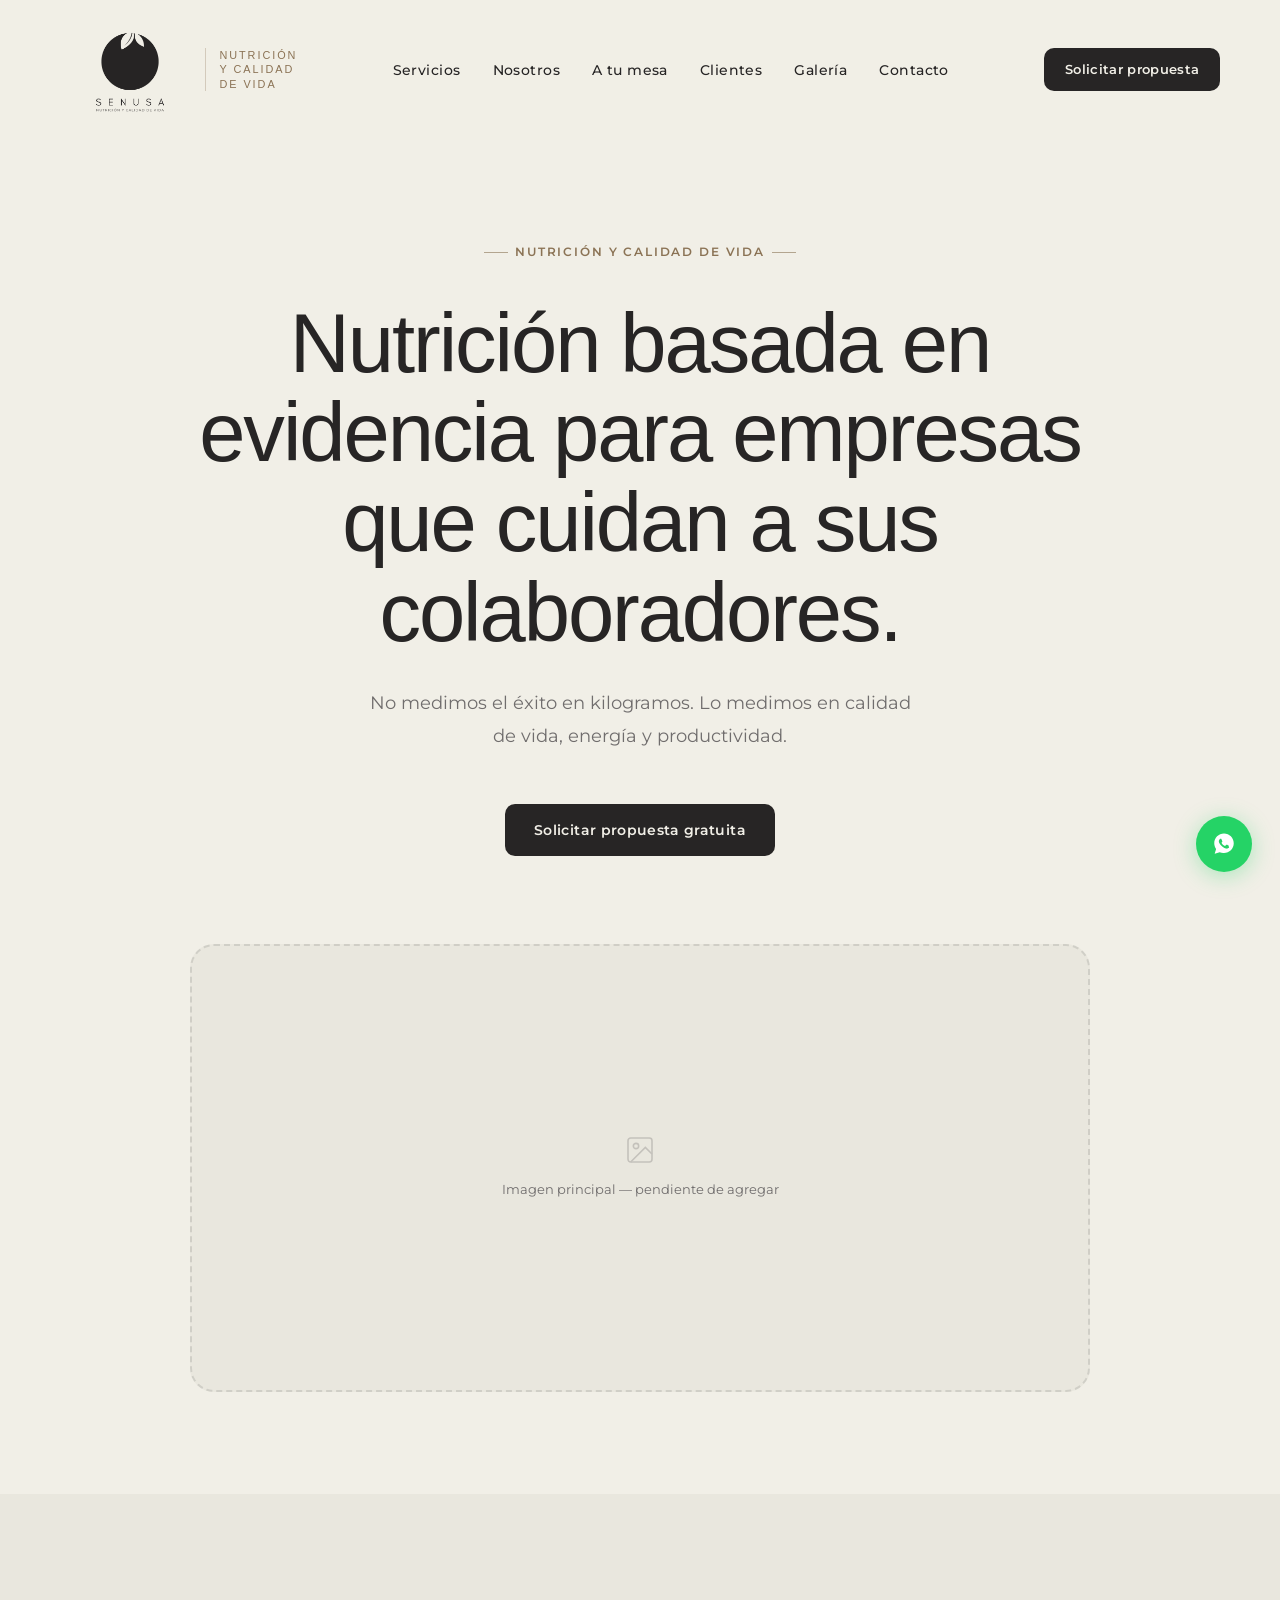
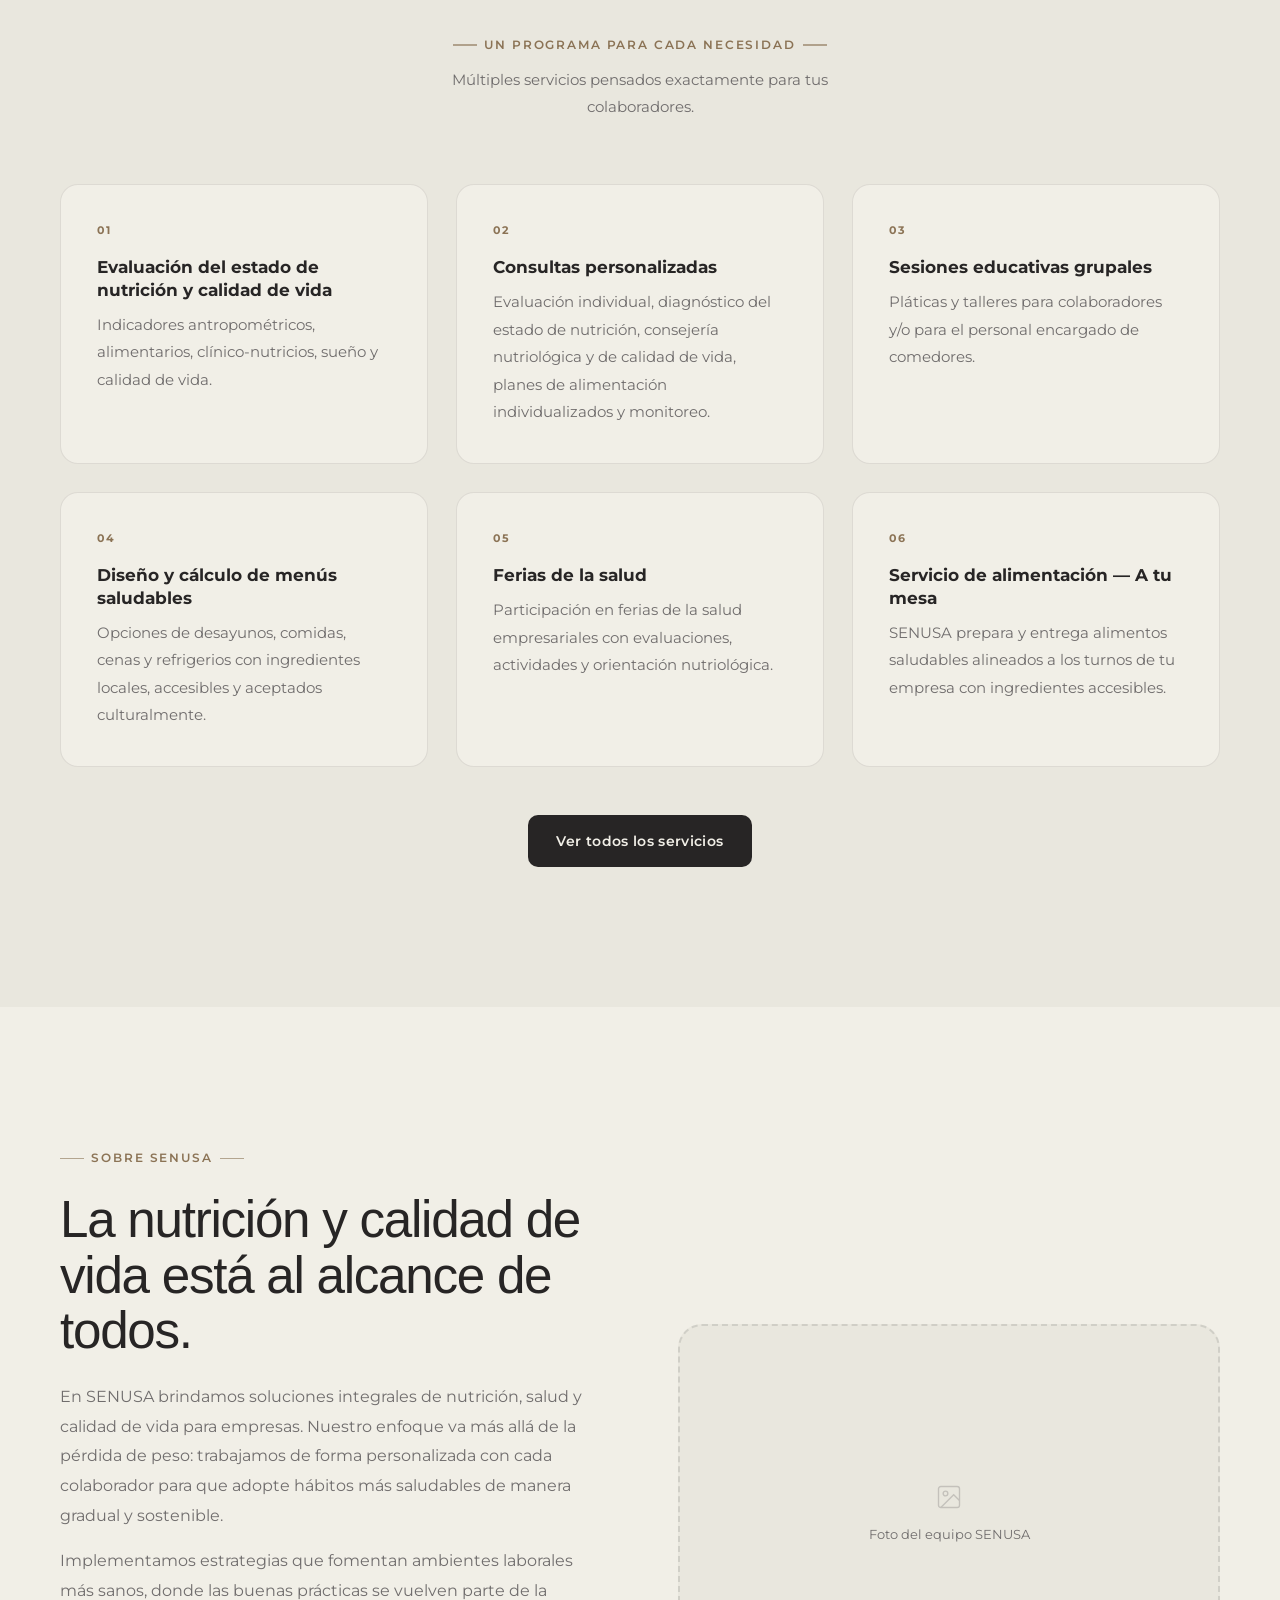
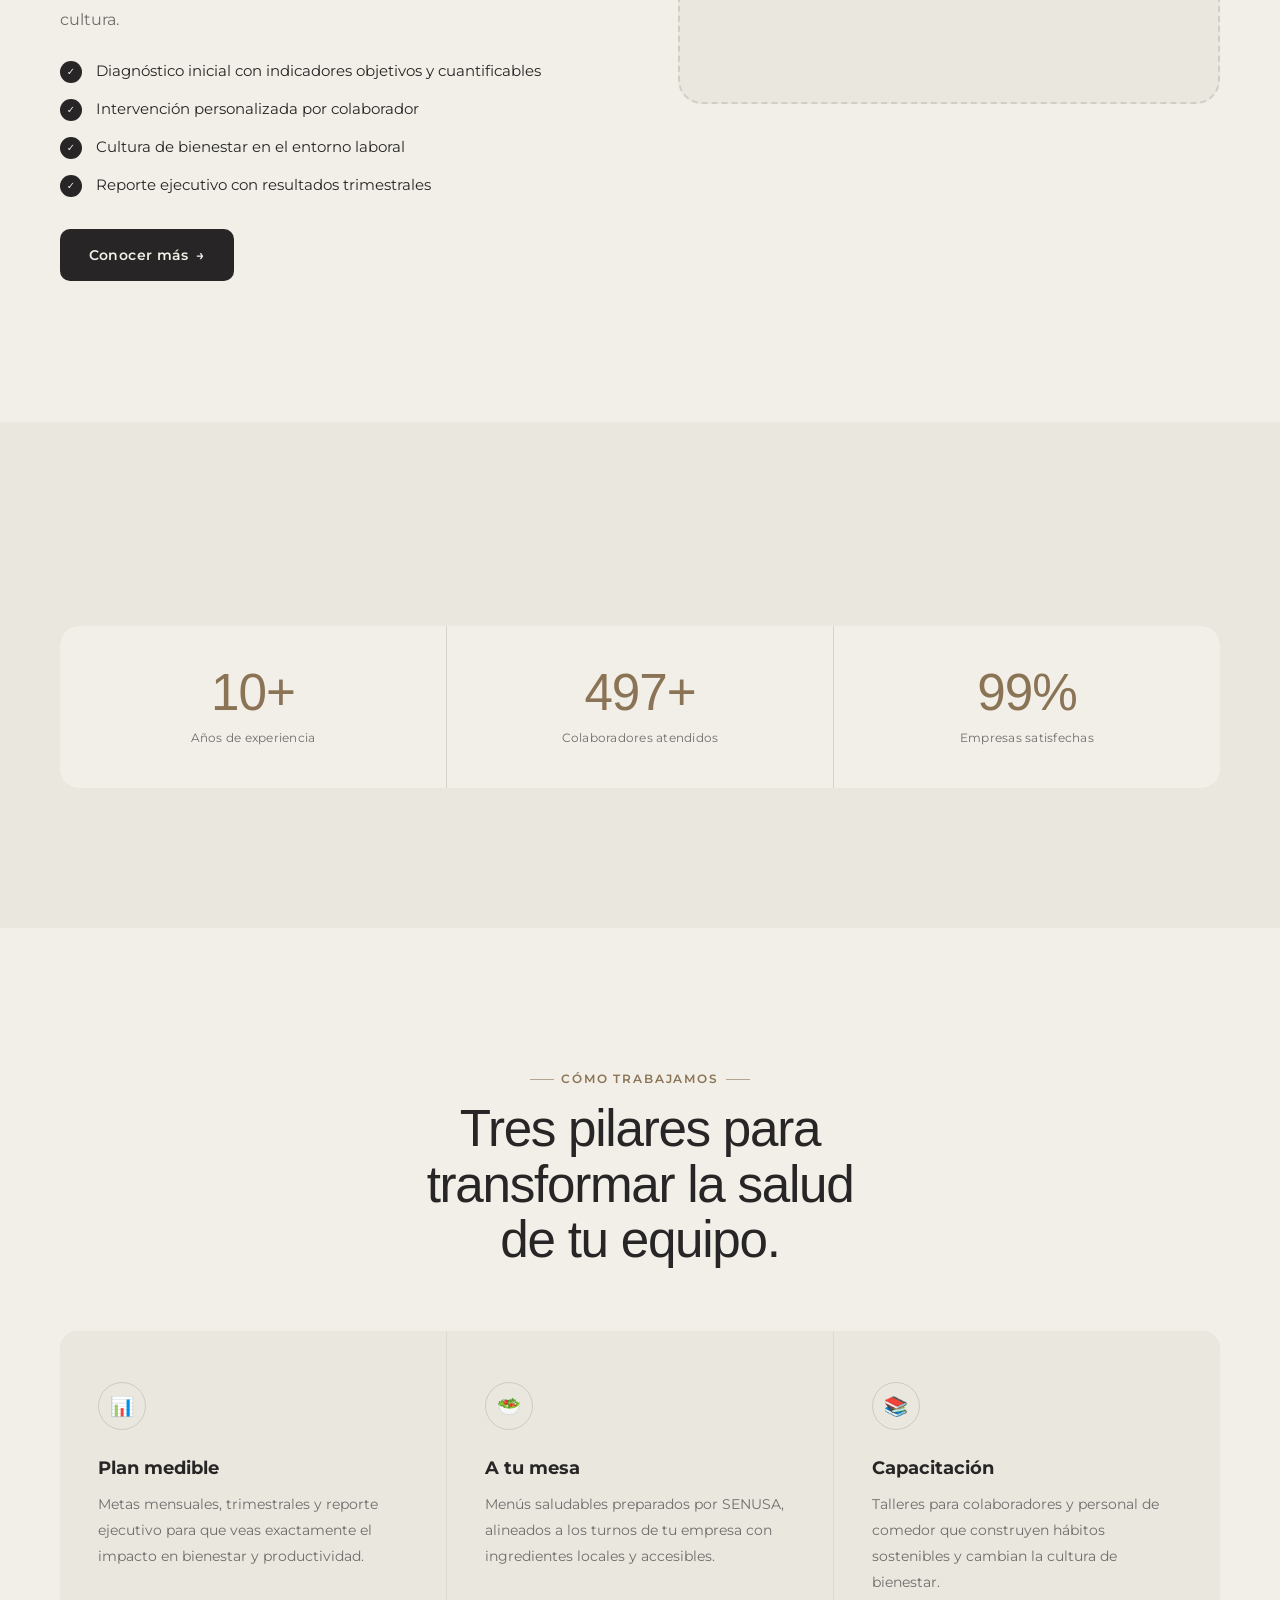
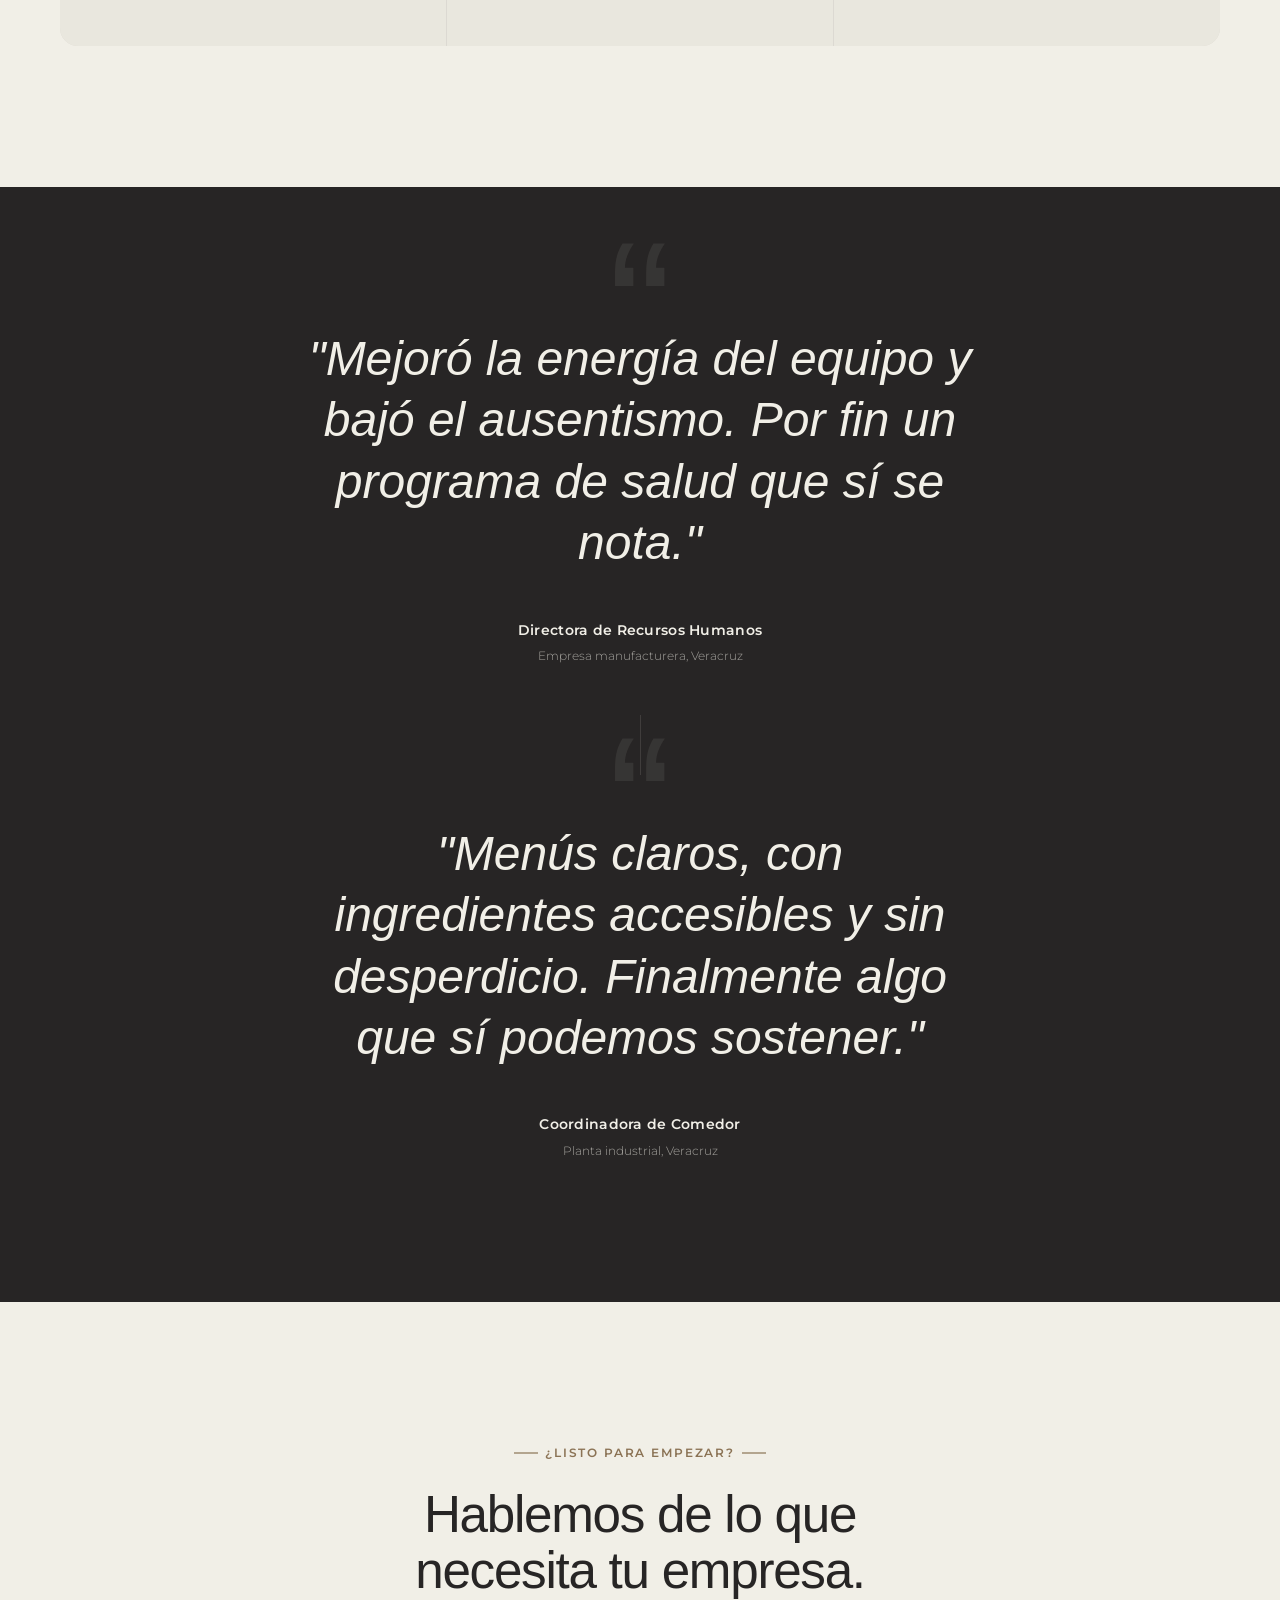
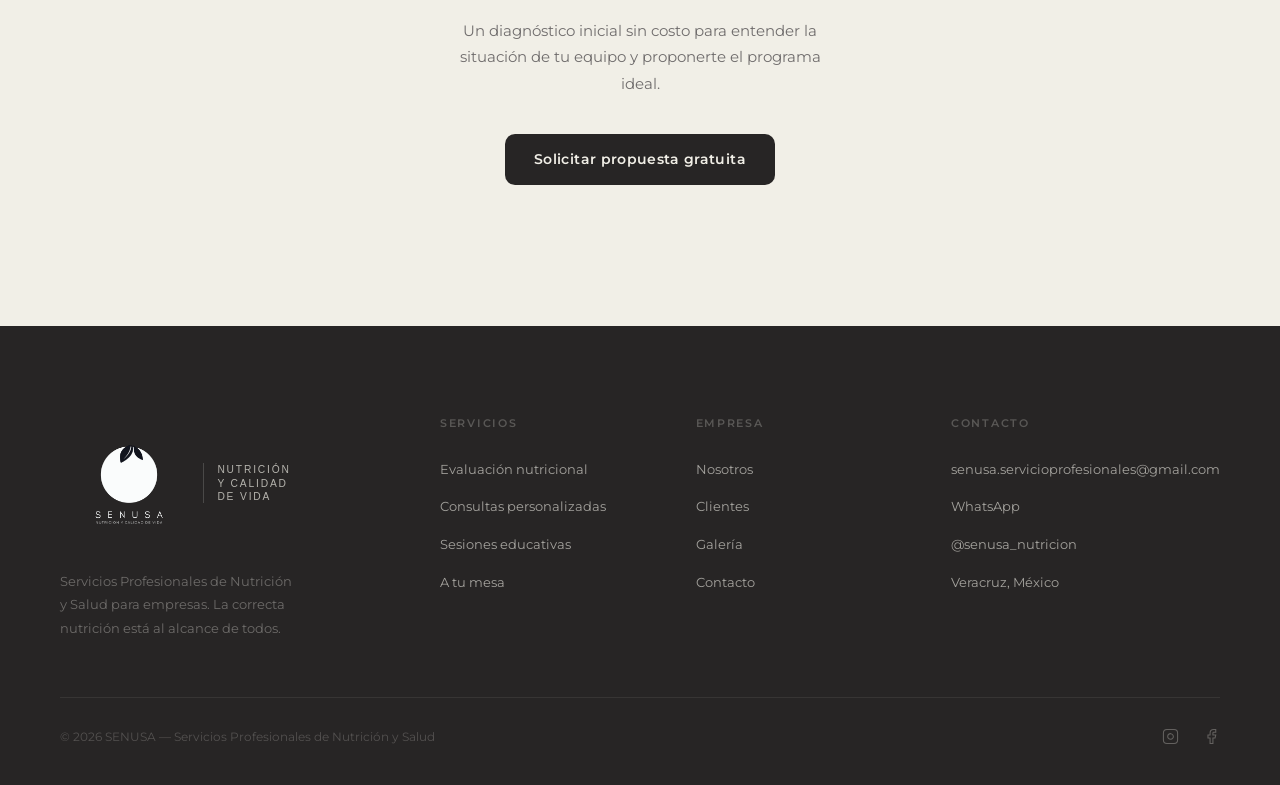
==== commit 36ac28fc: "Logo tagline + eyebrow fix: agrega 'Nutrición y Calidad de Vida' - Agrega tagline 'Nutrición y Calid" ====
--- a/index.html
+++ b/index.html
@@ -60,8 +60,9 @@
   <nav class="site-nav" id="site-nav">
     <div class="nav-inner">
       <a href="index.html" class="logo">
-        <img src="img/logo-senusa.png" alt="SENUSA" width="126" height="126" style="object-fit:contain">
-      </a>
+        <img src="img/logo-senusa.png" alt="SENUSA — Nutrición y Calidad de Vida" width="126" height="126" style="object-fit:contain">
+      <span class="logo-tagline">Nutrición y Calidad de Vida</span>
+    </a>
       <ul class="nav-links">
         <li><a href="servicios.html">Servicios</a></li>
         <li><a href="nosotros.html">Nosotros</a></li>
@@ -155,7 +156,7 @@
       <div class="wrap">
         <div class="split">
           <div class="split-content fu">
-            <div class="eyebrow">Quiénes somos</div>
+            <div class="eyebrow">Sobre SENUSA</div>
             <h2>La nutrición y calidad de vida está al alcance de todos.</h2>
             <p>En SENUSA brindamos soluciones integrales de nutrición, salud y calidad de vida para empresas. Nuestro enfoque va más allá de la pérdida de peso: trabajamos de forma personalizada con cada colaborador para que adopte hábitos más saludables de manera gradual y sostenible.</p>
             <p>Implementamos estrategias que fomentan ambientes laborales más sanos, donde las buenas prácticas se vuelven parte de la cultura.</p>
@@ -258,8 +259,7 @@
       <div class="footer-grid">
         <div class="footer-brand">
           <div class="logo">
-            <img src="img/logo-senusa.png" alt="SENUSA" width="114" height="114" style="object-fit:contain">
-          </div>
+            <img src="img/logo-senusa.png" alt="SENUSA — Nutrición y Calidad de Vida" width="114" height="114" style="object-fit:contain"><span class="logo-tagline footer-tagline">Nutrición y Calidad de Vida</span></div>
           <p>Servicios Profesionales de Nutrición y Salud para empresas. La correcta nutrición está al alcance de todos.</p>
         </div>
         <div class="footer-col">
--- a/css/senusa.css
+++ b/css/senusa.css
@@ -270,6 +270,34 @@
   letter-spacing: .12em;
 }
 
+/* Tagline al lado del logo PNG — extiende el wordmark visual */
+.logo-tagline {
+  font-family: var(--head);
+  font-size: .68rem;
+  font-weight: 400;
+  letter-spacing: .18em;
+  text-transform: uppercase;
+  color: var(--accent);
+  line-height: 1.3;
+  max-width: 8.5em;
+  display: inline-block;
+  margin-left: -.4rem;
+  border-left: 1.5px solid rgba(139,115,85,.3);
+  padding-left: .85rem;
+  align-self: center;
+}
+.site-footer .logo-tagline,
+.footer-tagline {
+  color: rgba(241,239,231,.7);
+  border-left-color: rgba(241,239,231,.18);
+  font-size: .64rem;
+}
+
+/* En mobile, esconder el tagline del nav para no saturar */
+@media (max-width: 720px) {
+  .site-nav .logo-tagline { display: none; }
+}
+
 .nav-links {
   display: flex;
   gap: clamp(1.5rem,2.5vw,2.8rem);
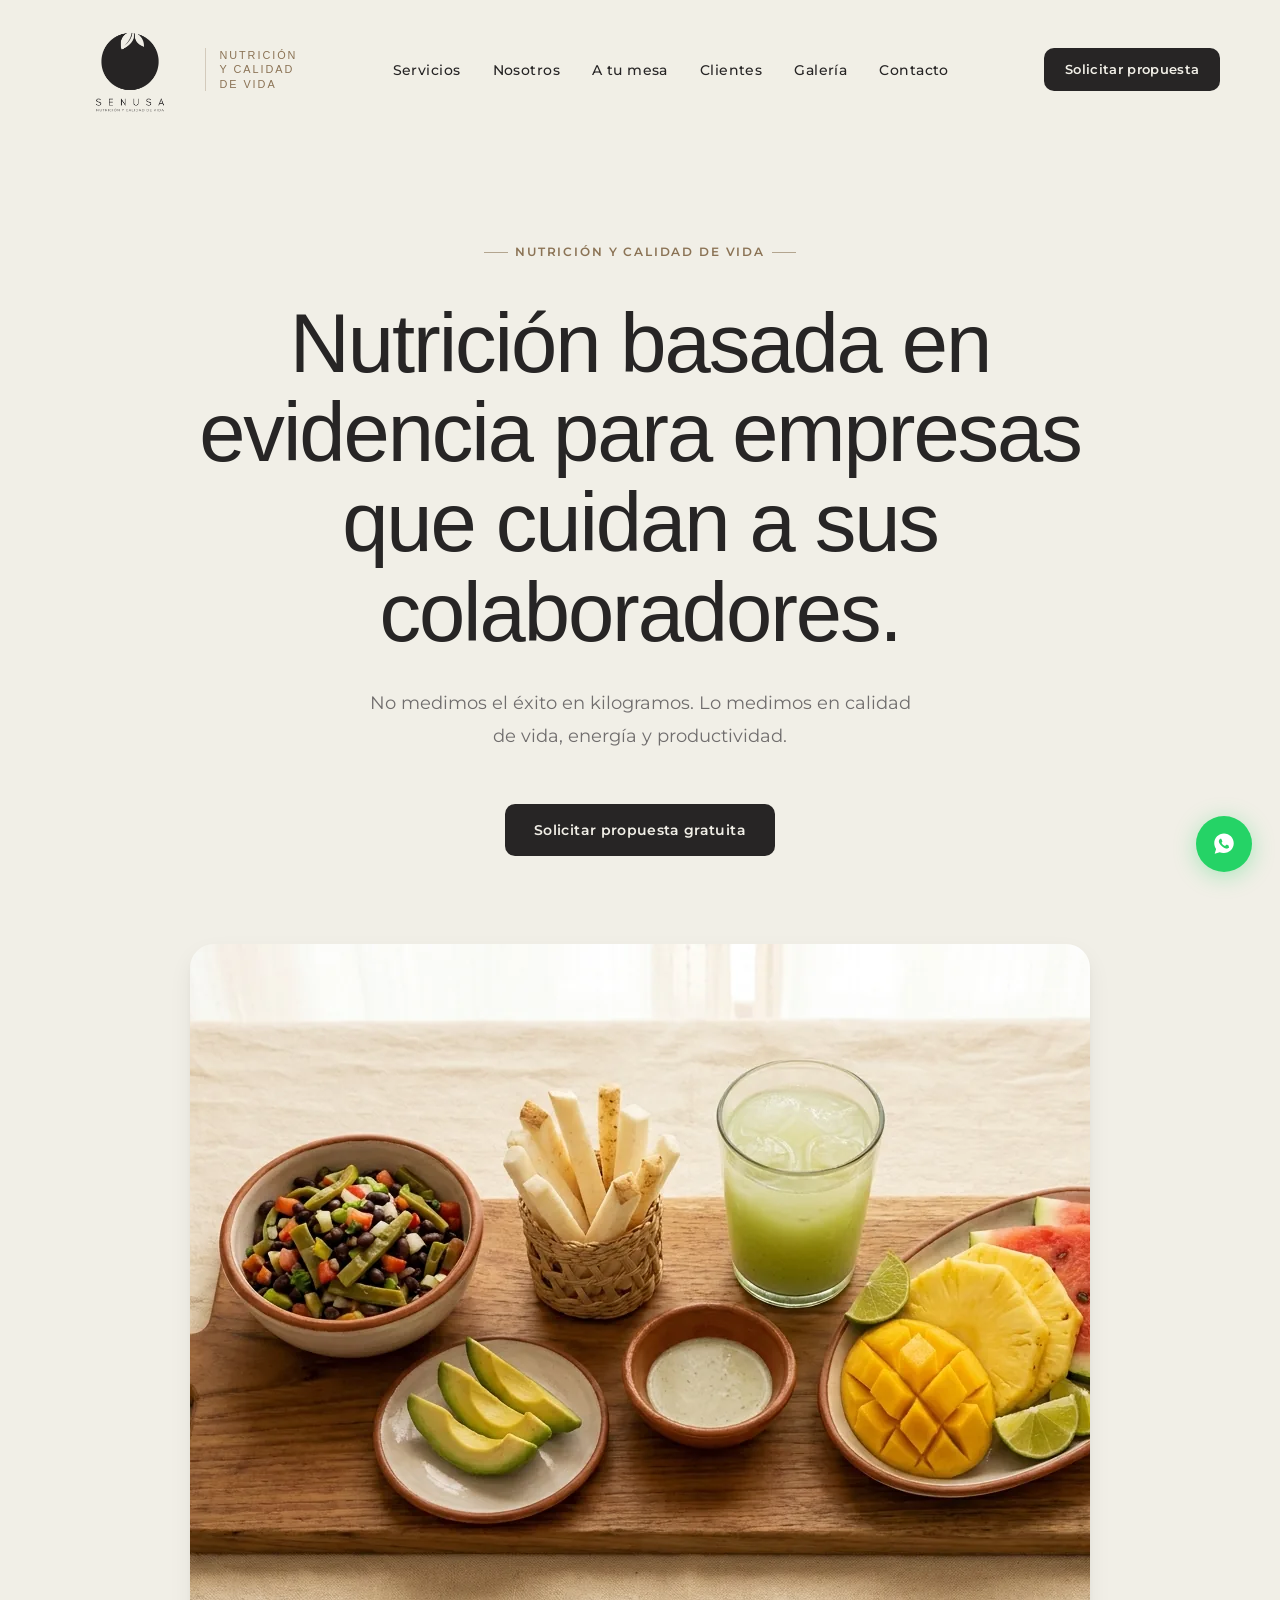
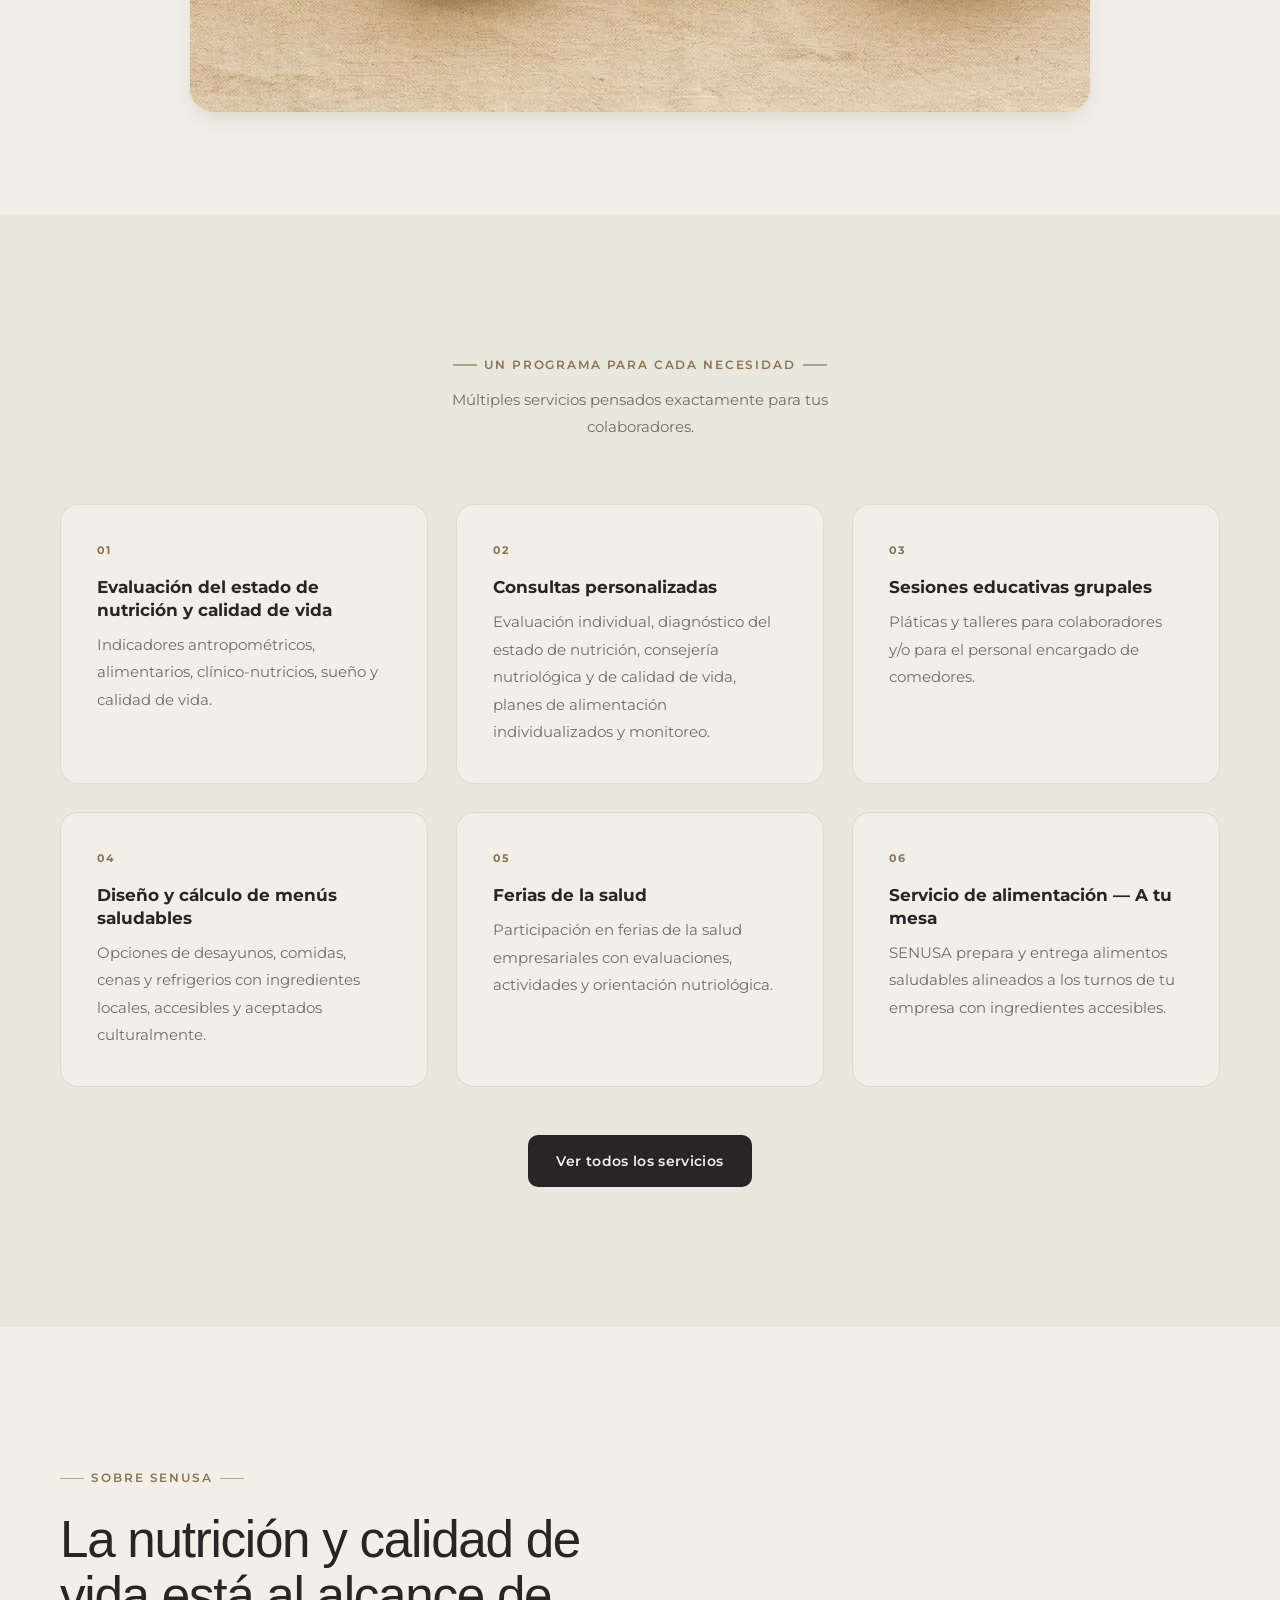
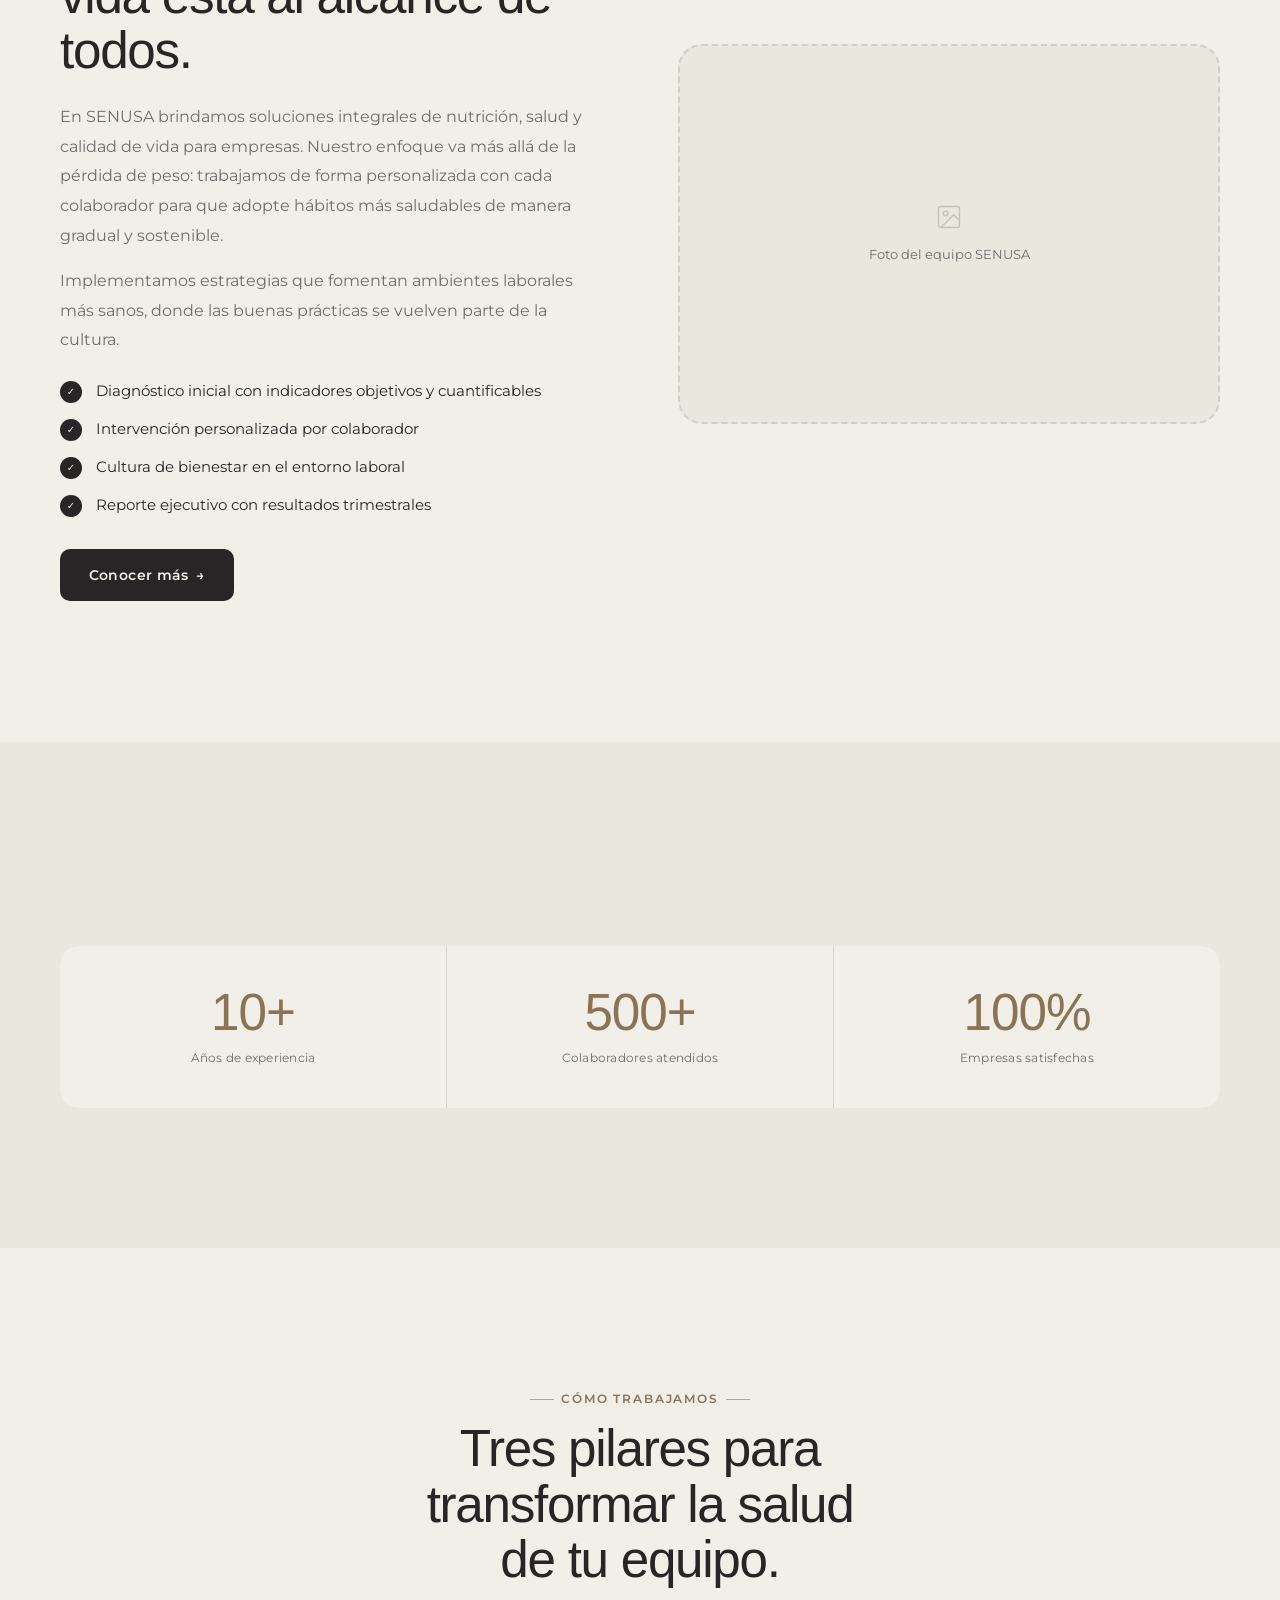
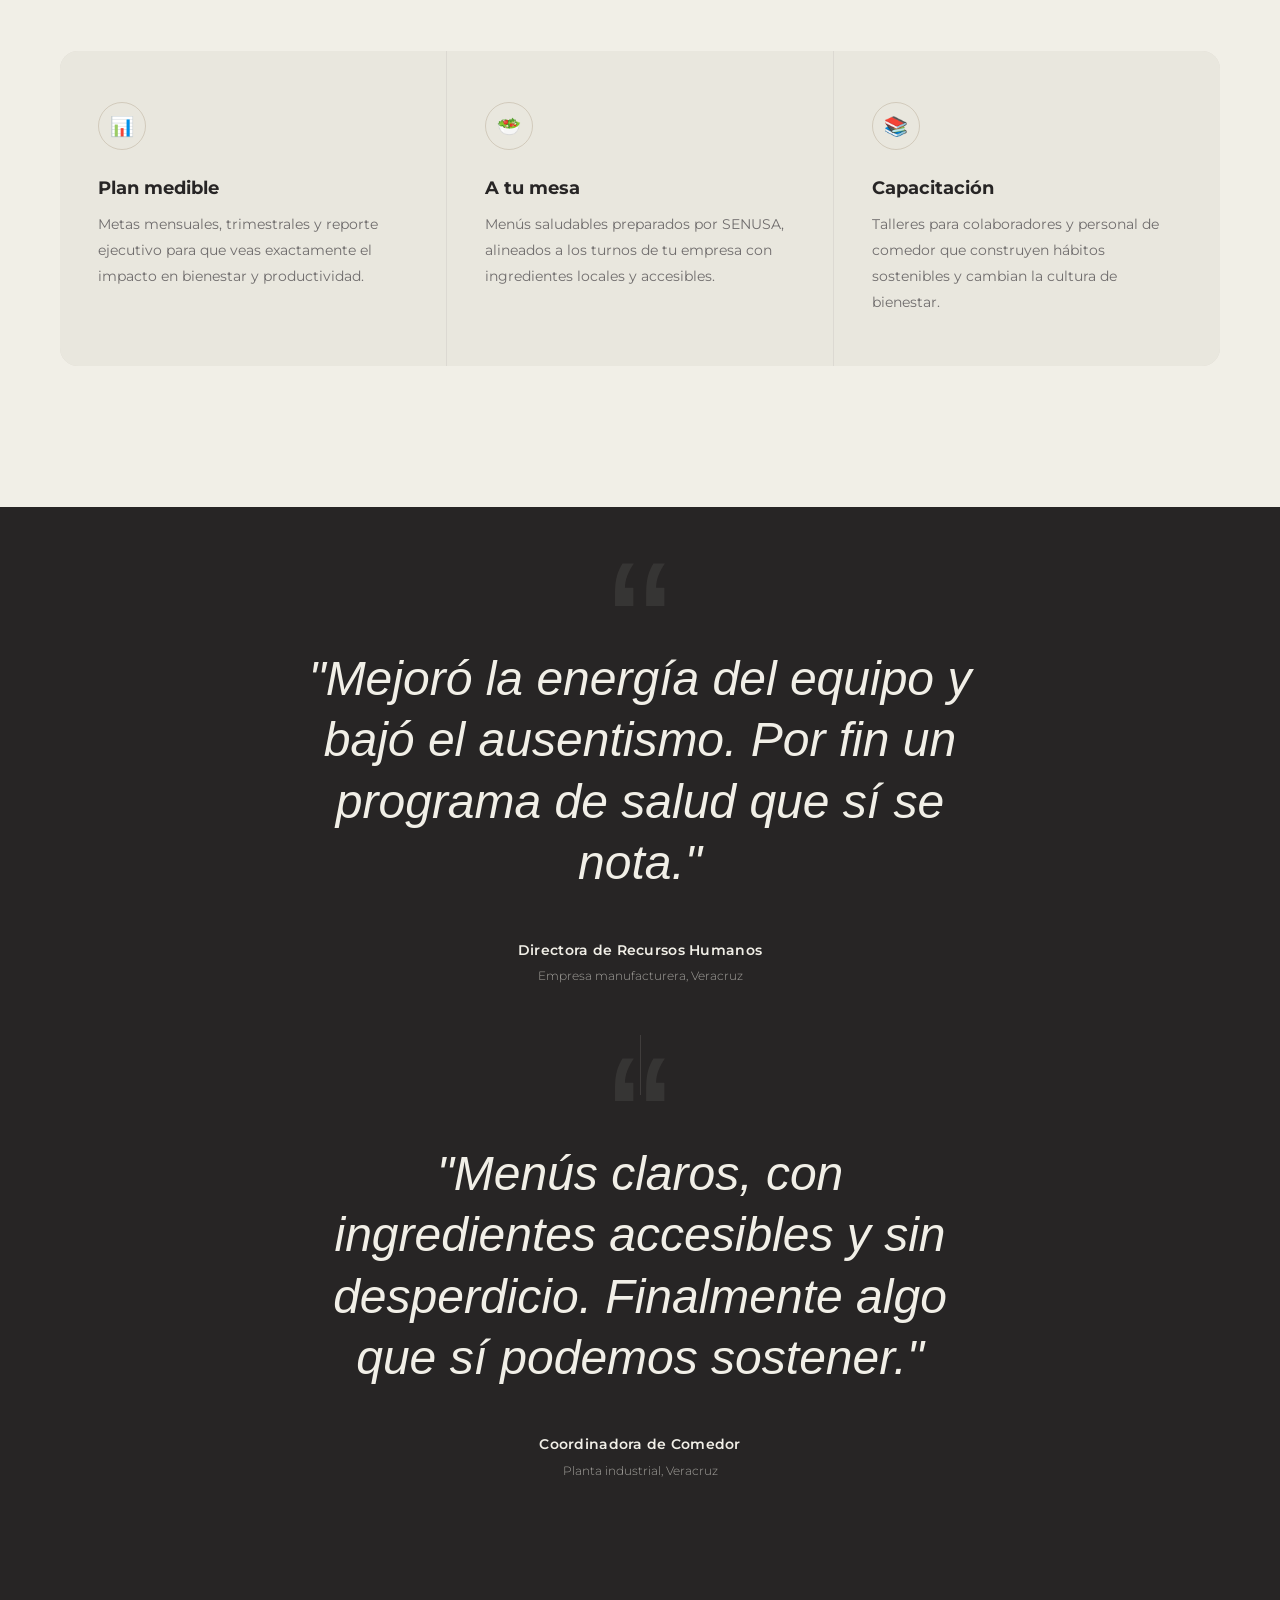
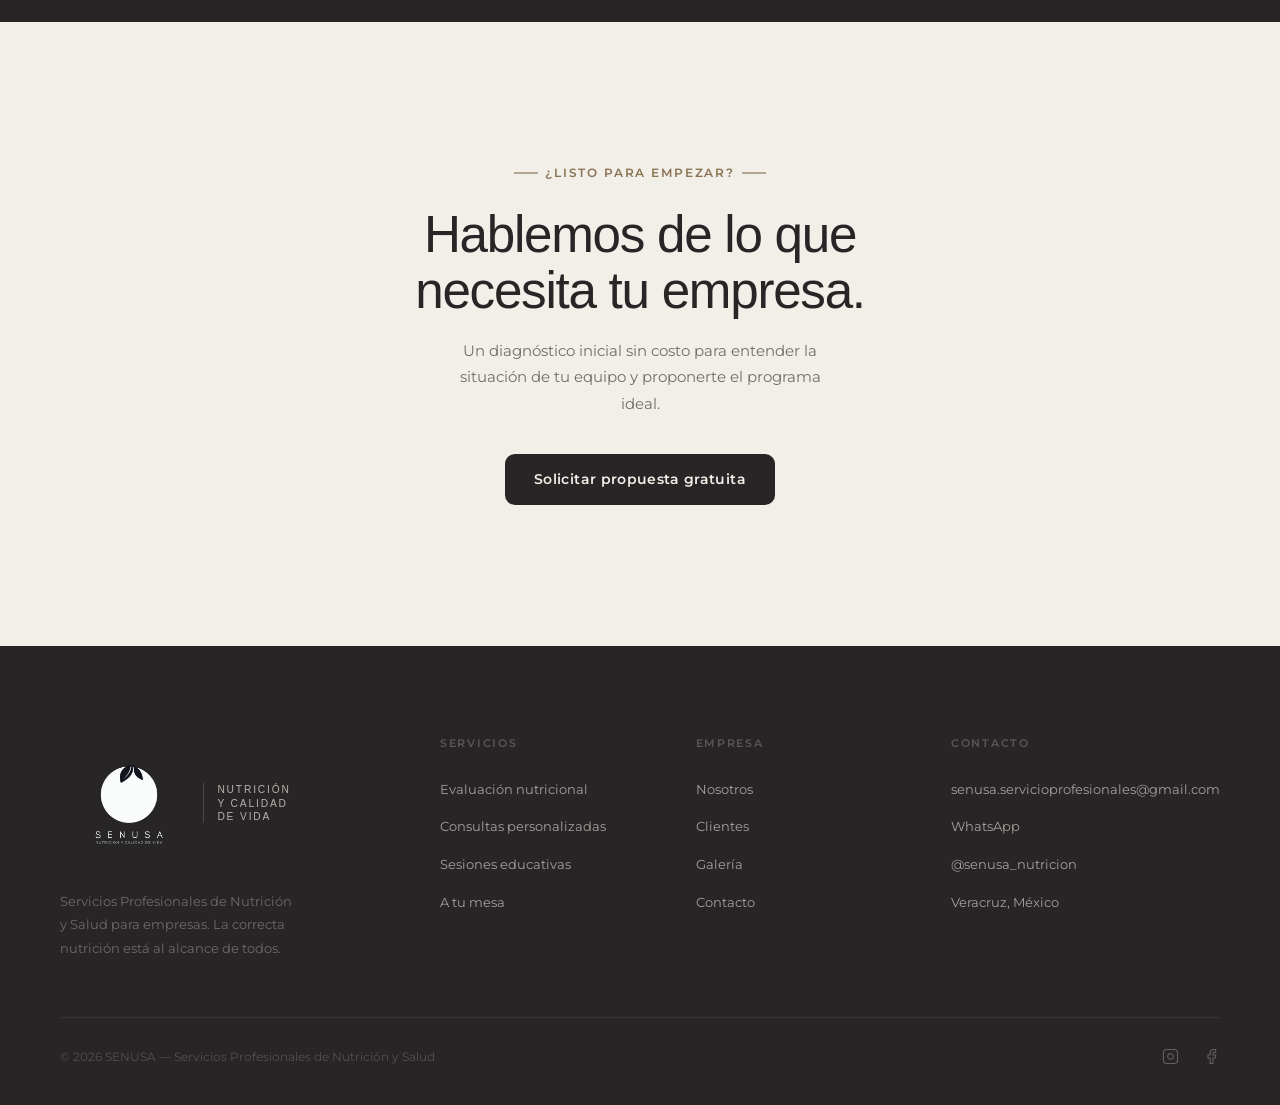
==== commit f9a324c3: "Agrega fotografía premium generada con IA (12 imágenes WebP) - Hero (inicio), 4 servicios, A tu mesa" ====
--- a/index.html
+++ b/index.html
@@ -98,10 +98,7 @@
         <p class="sub fu d2">No medimos el éxito en kilogramos. Lo medimos en calidad de vida, energía y productividad.</p>
         <a href="contacto.html" class="btn btn-dark fu d3">Solicitar propuesta gratuita</a>
         <div class="hero-img fu d4">
-          <div class="ph ph-hero">
-            <svg width="32" height="32" viewBox="0 0 24 24" fill="none" stroke="currentColor" stroke-width="1.2"><rect x="3" y="3" width="18" height="18" rx="2"/><circle cx="9" cy="9" r="2"/><path d="m21 15-5-5L5 21"/></svg>
-            <span>Imagen principal — pendiente de agregar</span>
-          </div>
+          <img class="senusa-photo senusa-photo-hero" src="img/hero-nutricion.webp" alt="Platillos saludables preparados por SENUSA" loading="eager" width="1408" height="768">
         </div>
       </div>
     </section>
--- a/css/senusa.css
+++ b/css/senusa.css
@@ -1089,3 +1089,10 @@
 }
 /* Ocultar outline cuando se clickea con mouse */
 :focus:not(:focus-visible) { outline: none; }
+
+/* ── Fotos reales (reemplazan placeholders .ph) ─────────── */
+.senusa-photo{width:100%;border-radius:var(--r-xl);object-fit:cover;display:block;box-shadow:var(--shadow-md);aspect-ratio:3/2}
+.senusa-photo-hero{max-width:900px;margin:0 auto;aspect-ratio:16/9}
+.gal-item.gal-filled{border:none;padding:0;overflow:hidden;min-height:0}
+.gal-item.gal-filled img{width:100%;height:100%;object-fit:cover;min-height:260px;border-radius:0}
+@media(max-width:600px){.senusa-photo,.senusa-photo-hero{aspect-ratio:4/3}}
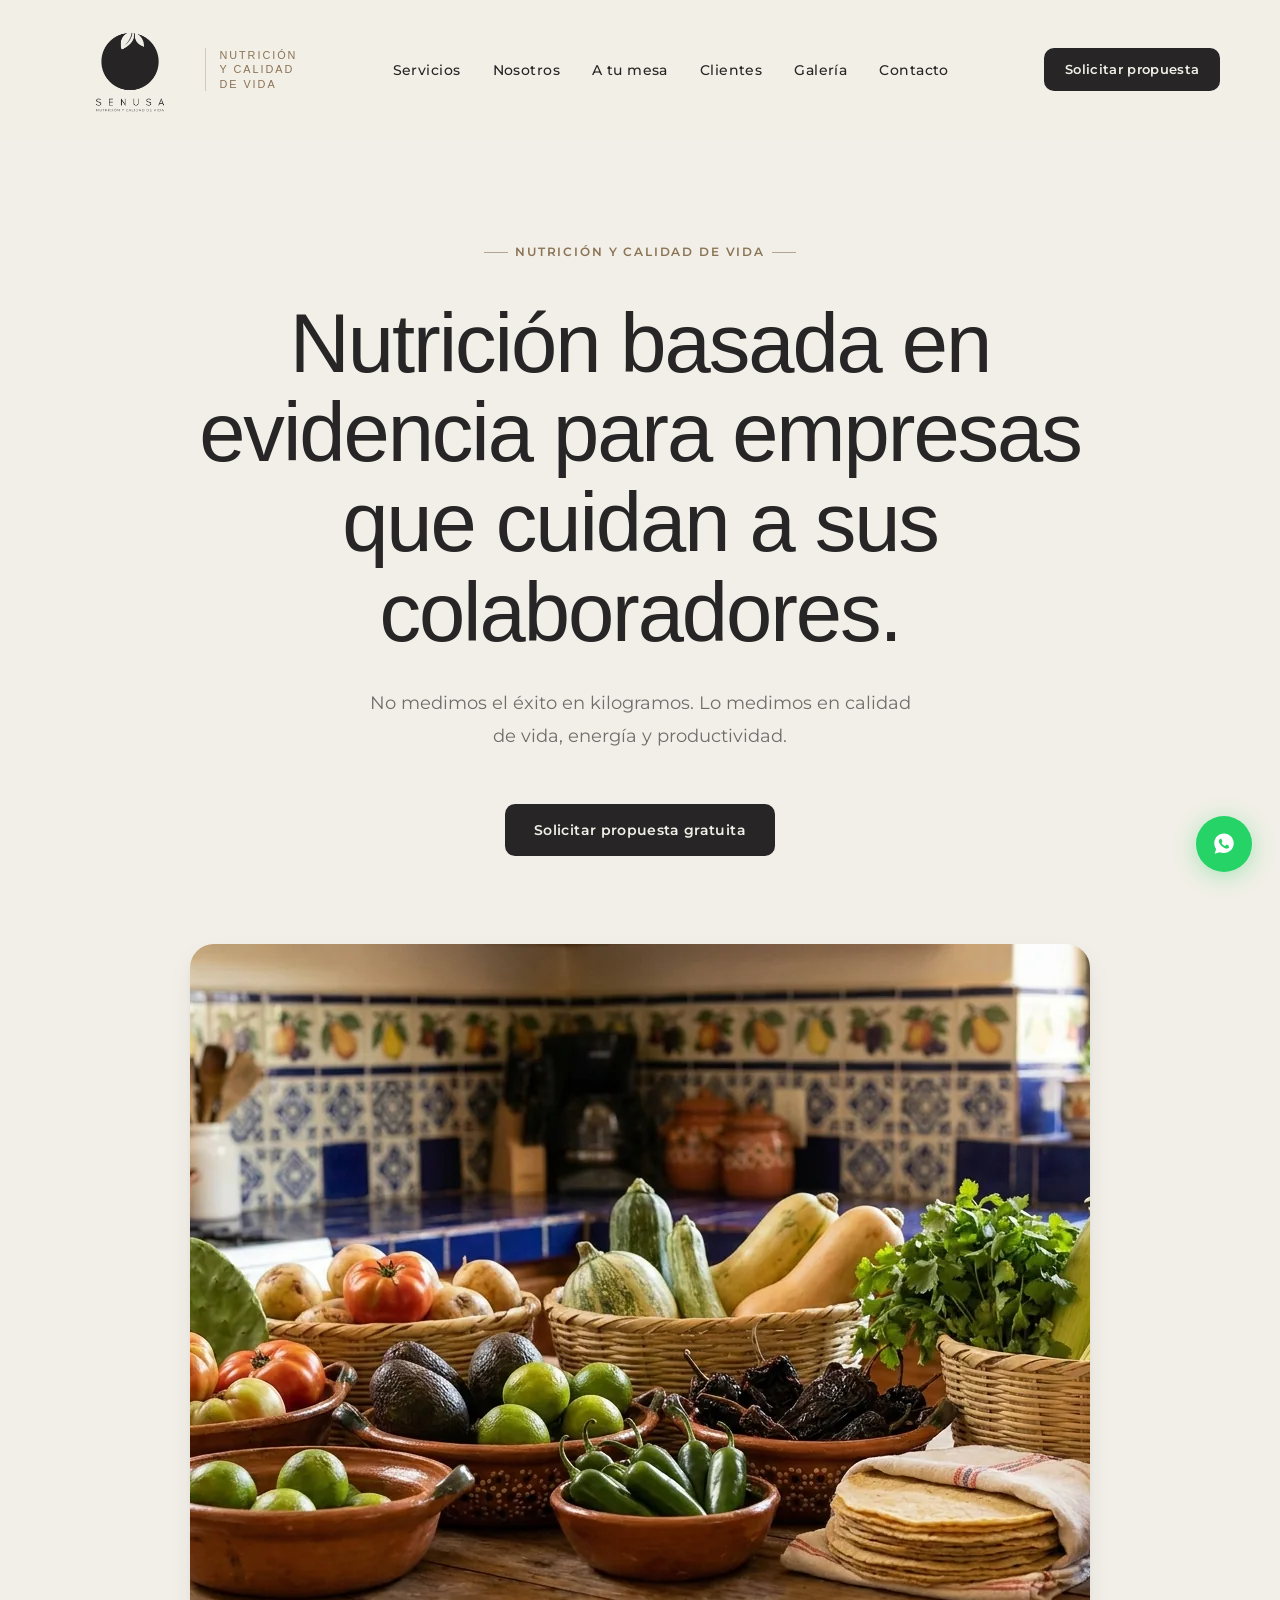
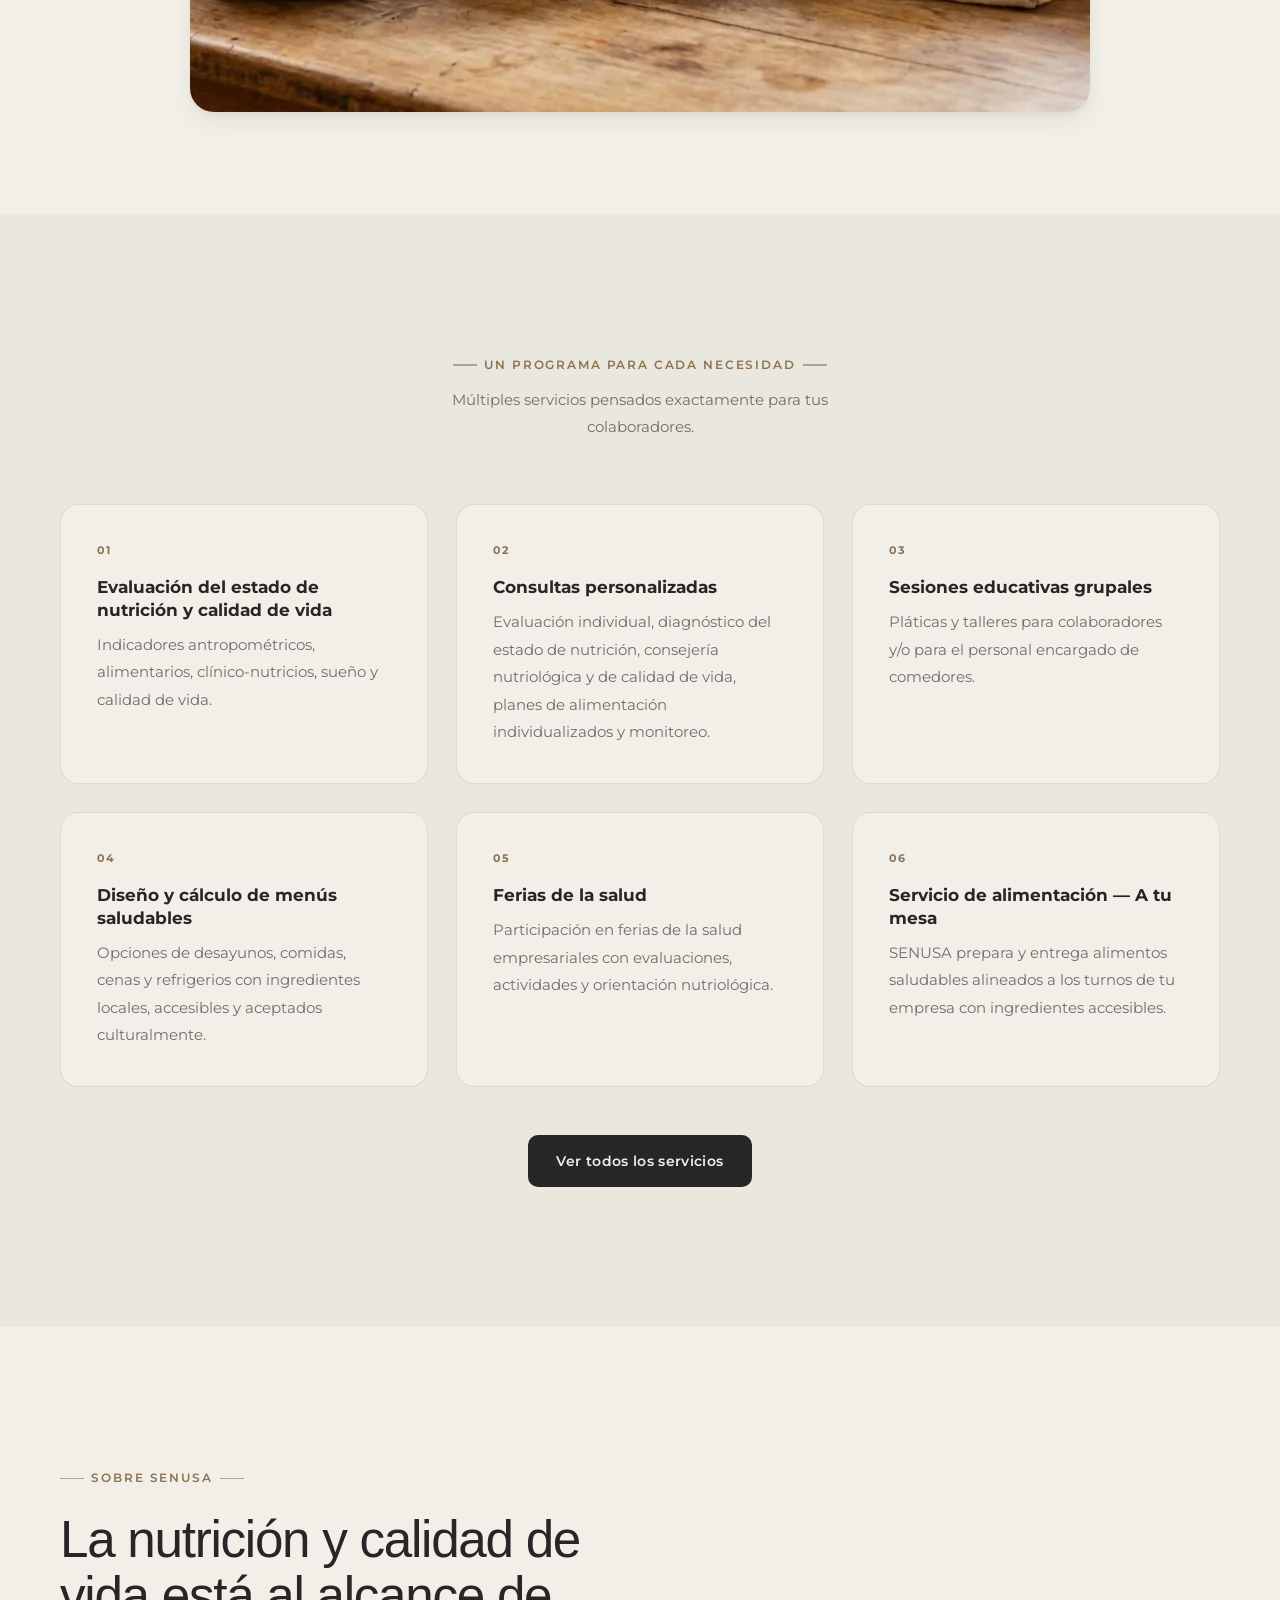
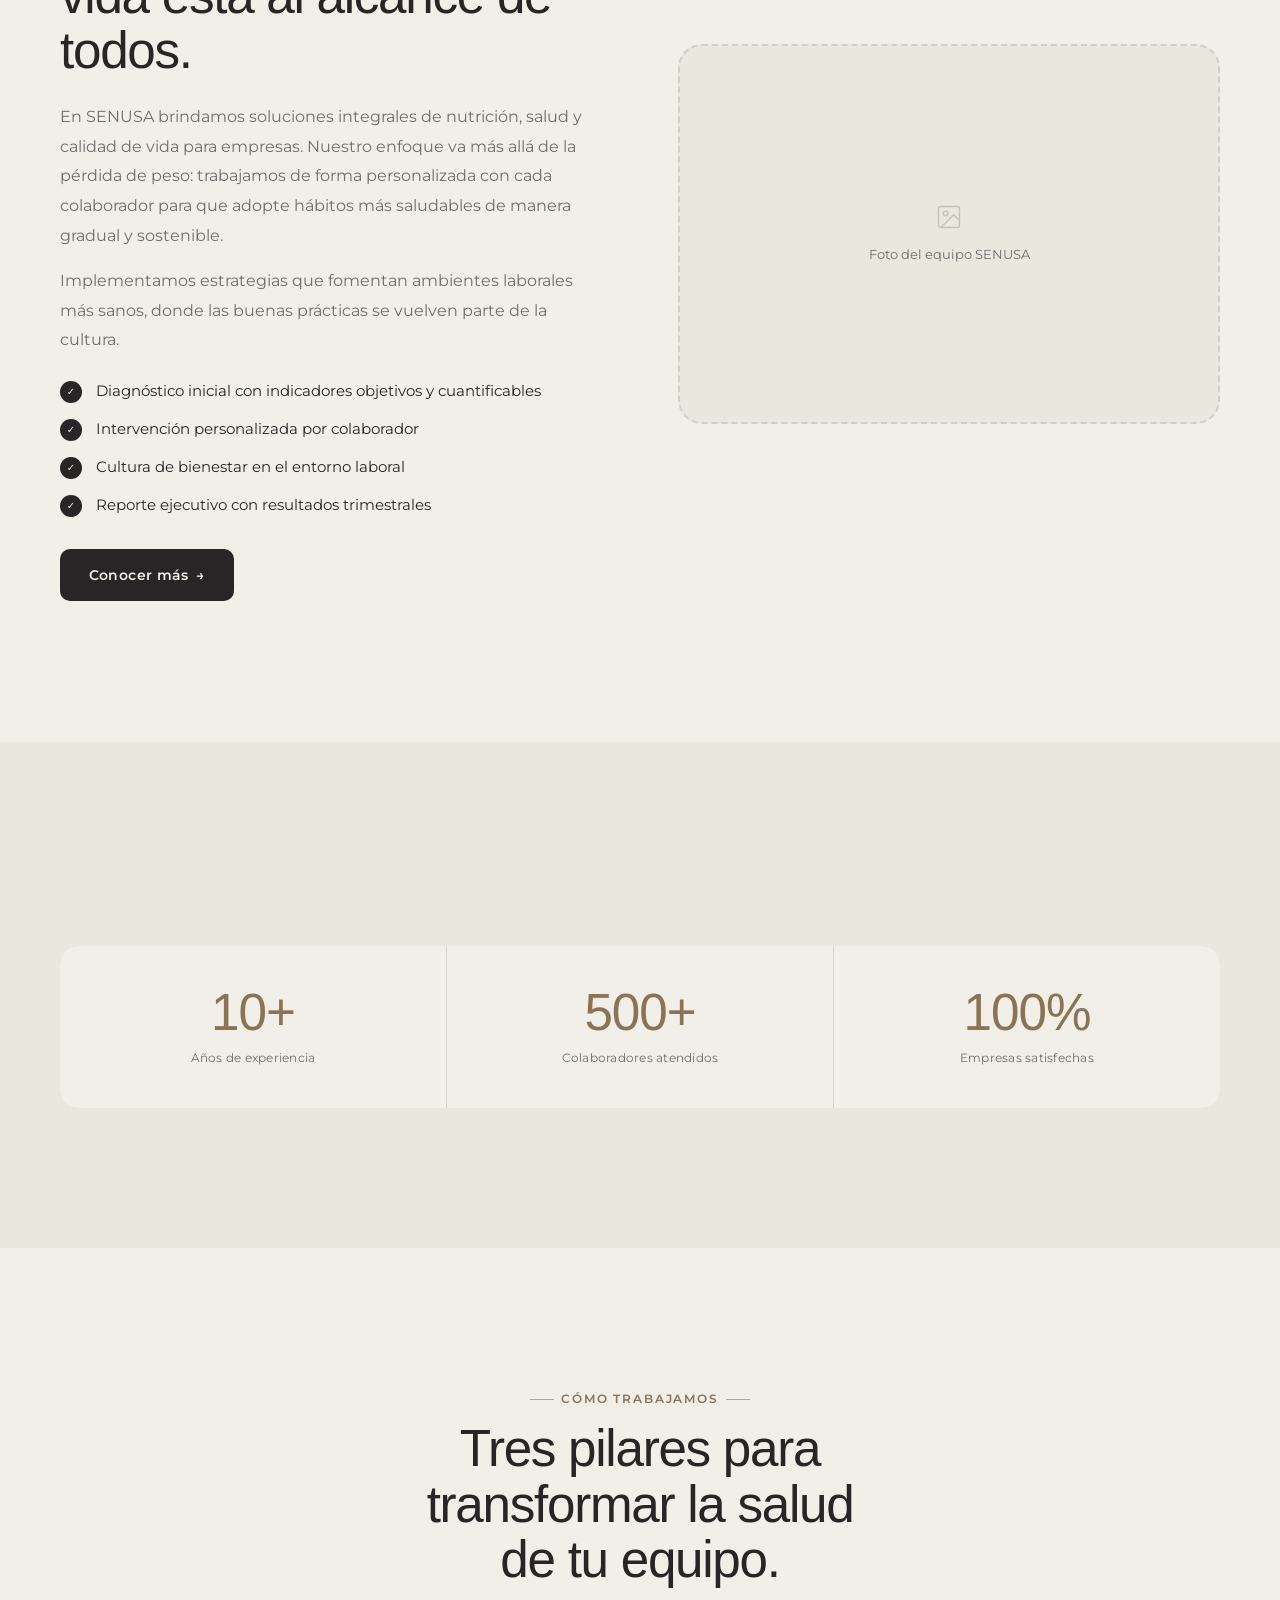
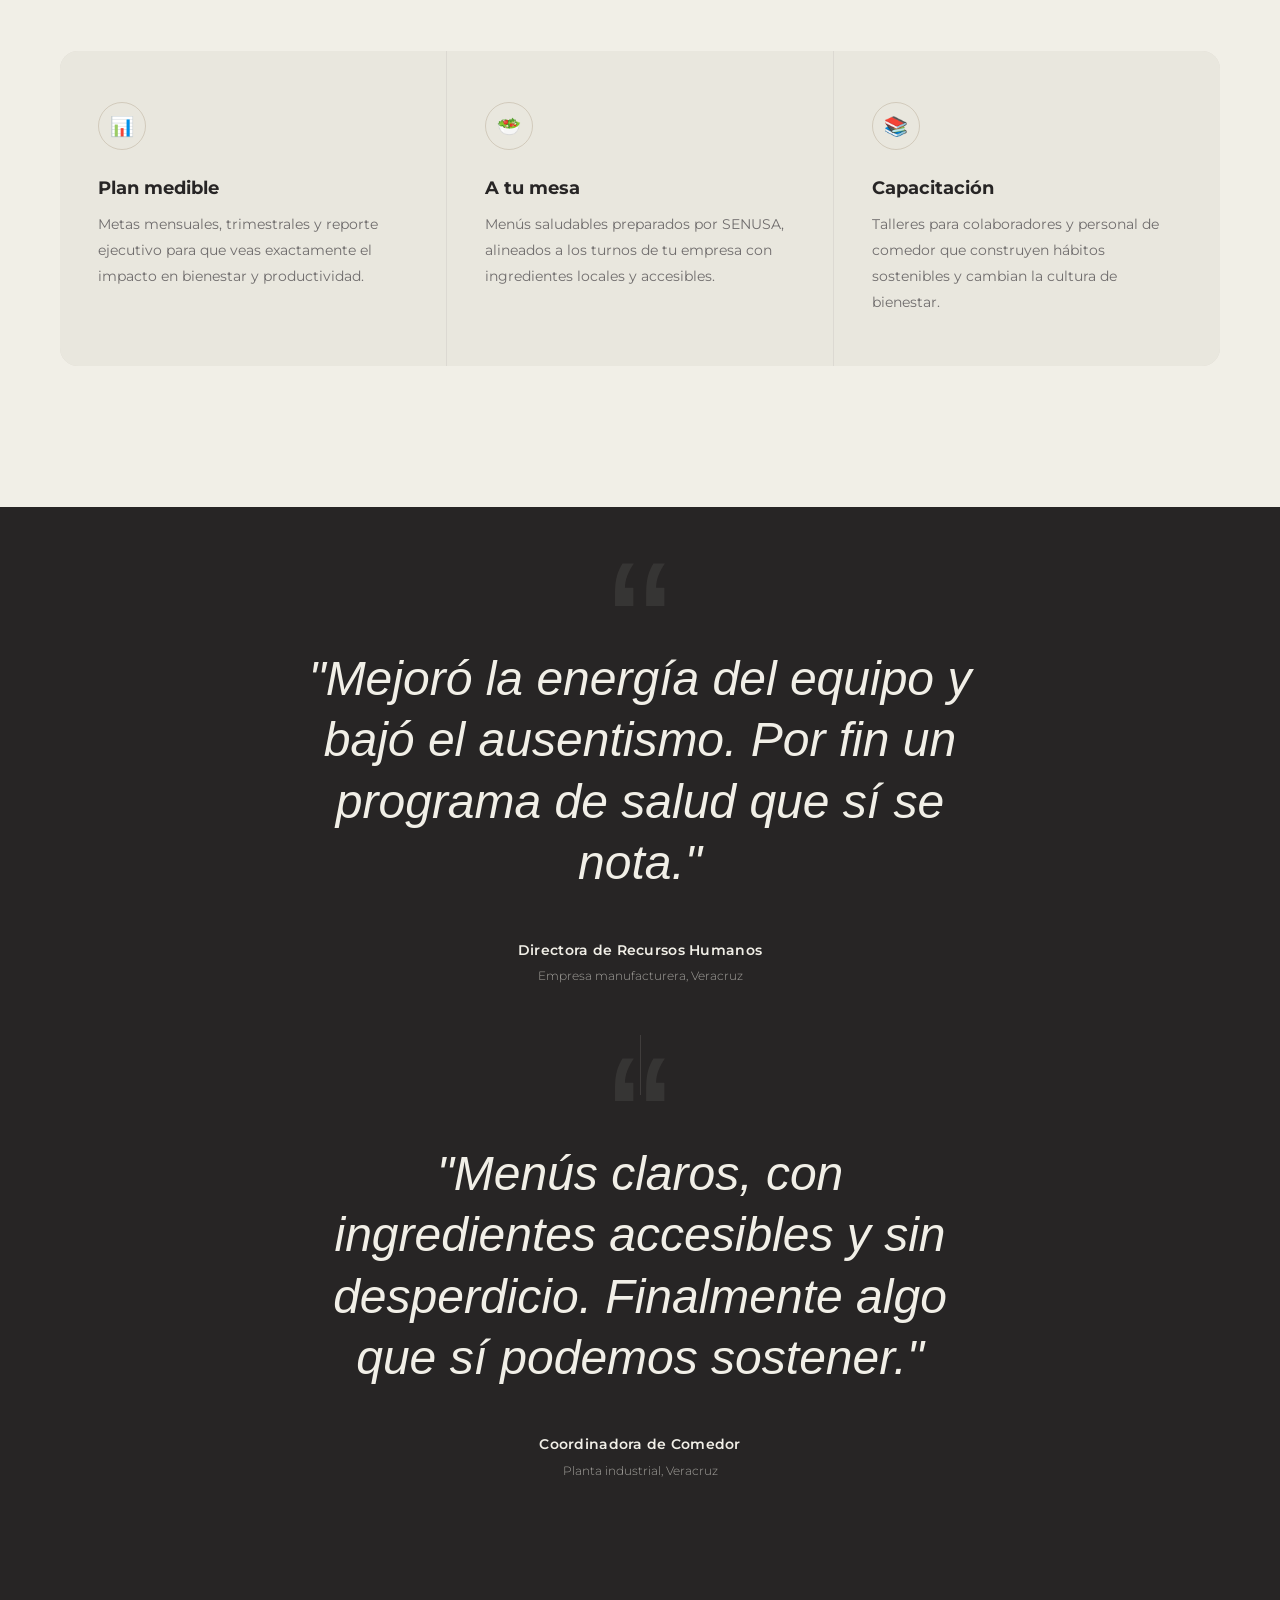
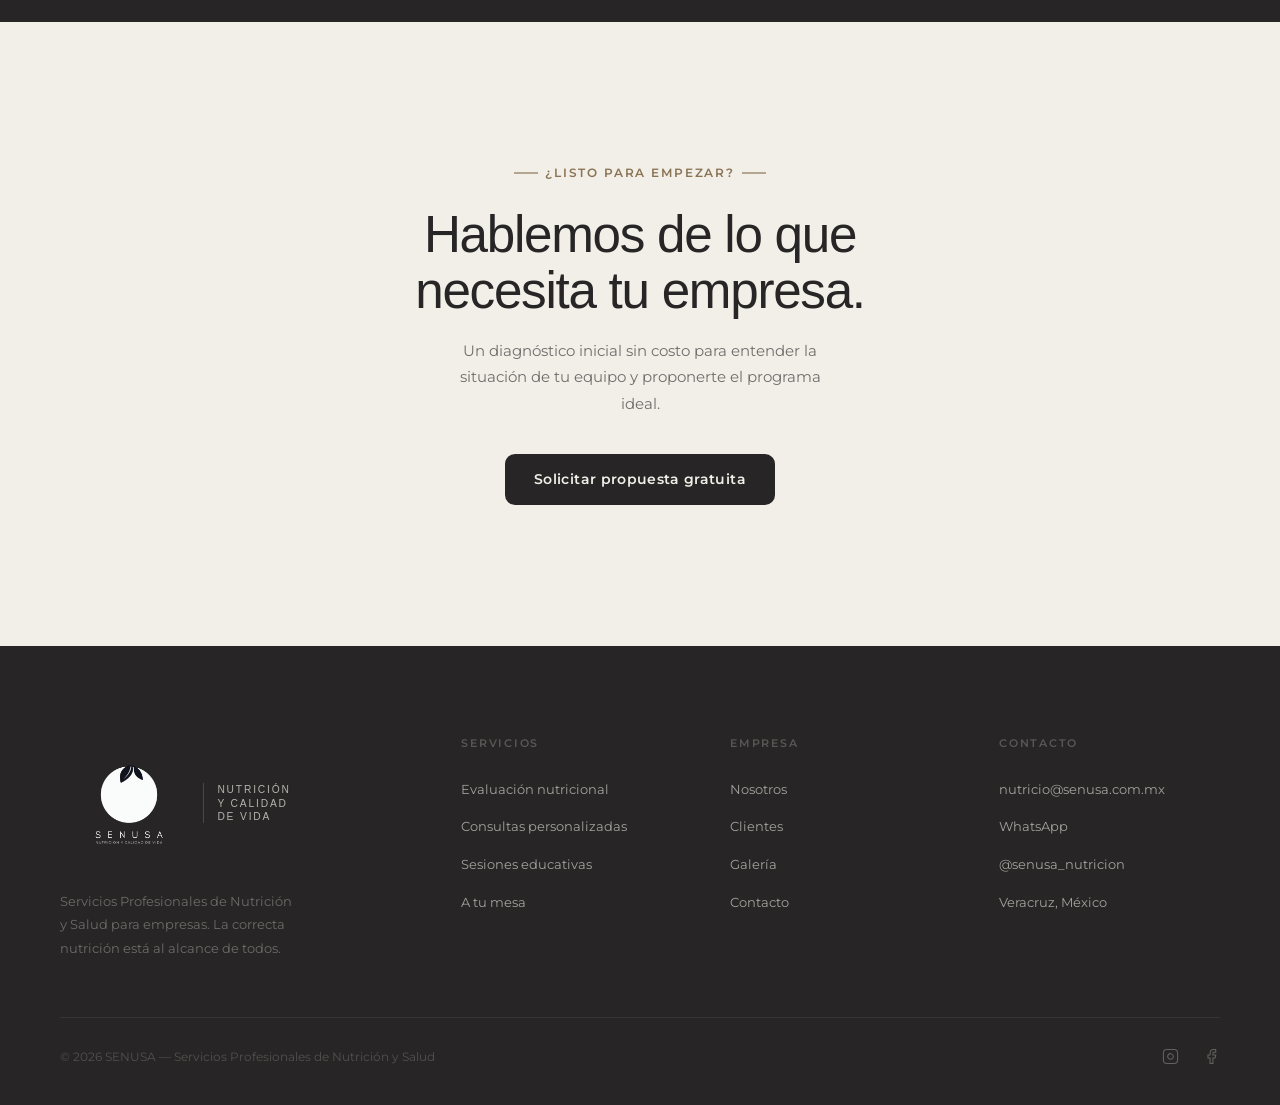
==== commit ce3f2aeb: "Actualiza correo de contacto a nutricio@senusa.com.mx Reemplaza el Gmail por el correo corporativo d" ====
--- a/index.html
+++ b/index.html
@@ -37,7 +37,7 @@
     "url": "https://senusa.com.mx/",
     "image": "https://senusa.com.mx/img/logo-senusa.png",
     "logo": "https://senusa.com.mx/img/logo-senusa.png",
-    "email": "senusa.servicioprofesionales@gmail.com",
+    "email": "nutricio@senusa.com.mx",
     "telephone": "+52-229-301-2501",
     "address": {
       "@type": "PostalAddress",
@@ -280,7 +280,7 @@
         <div class="footer-col">
           <h6>Contacto</h6>
           <ul class="footer-links">
-            <li><a href="mailto:senusa.servicioprofesionales@gmail.com">senusa.servicioprofesionales@gmail.com</a></li>
+            <li><a href="mailto:nutricio@senusa.com.mx">nutricio@senusa.com.mx</a></li>
             <li><a href="https://wa.me/522293012501" target="_blank" rel="noopener">WhatsApp</a></li>
             <li><a href="https://instagram.com/senusa_nutricion" target="_blank" rel="noopener">@senusa_nutricion</a></li>
             <li><span>Veracruz, México</span></li>
